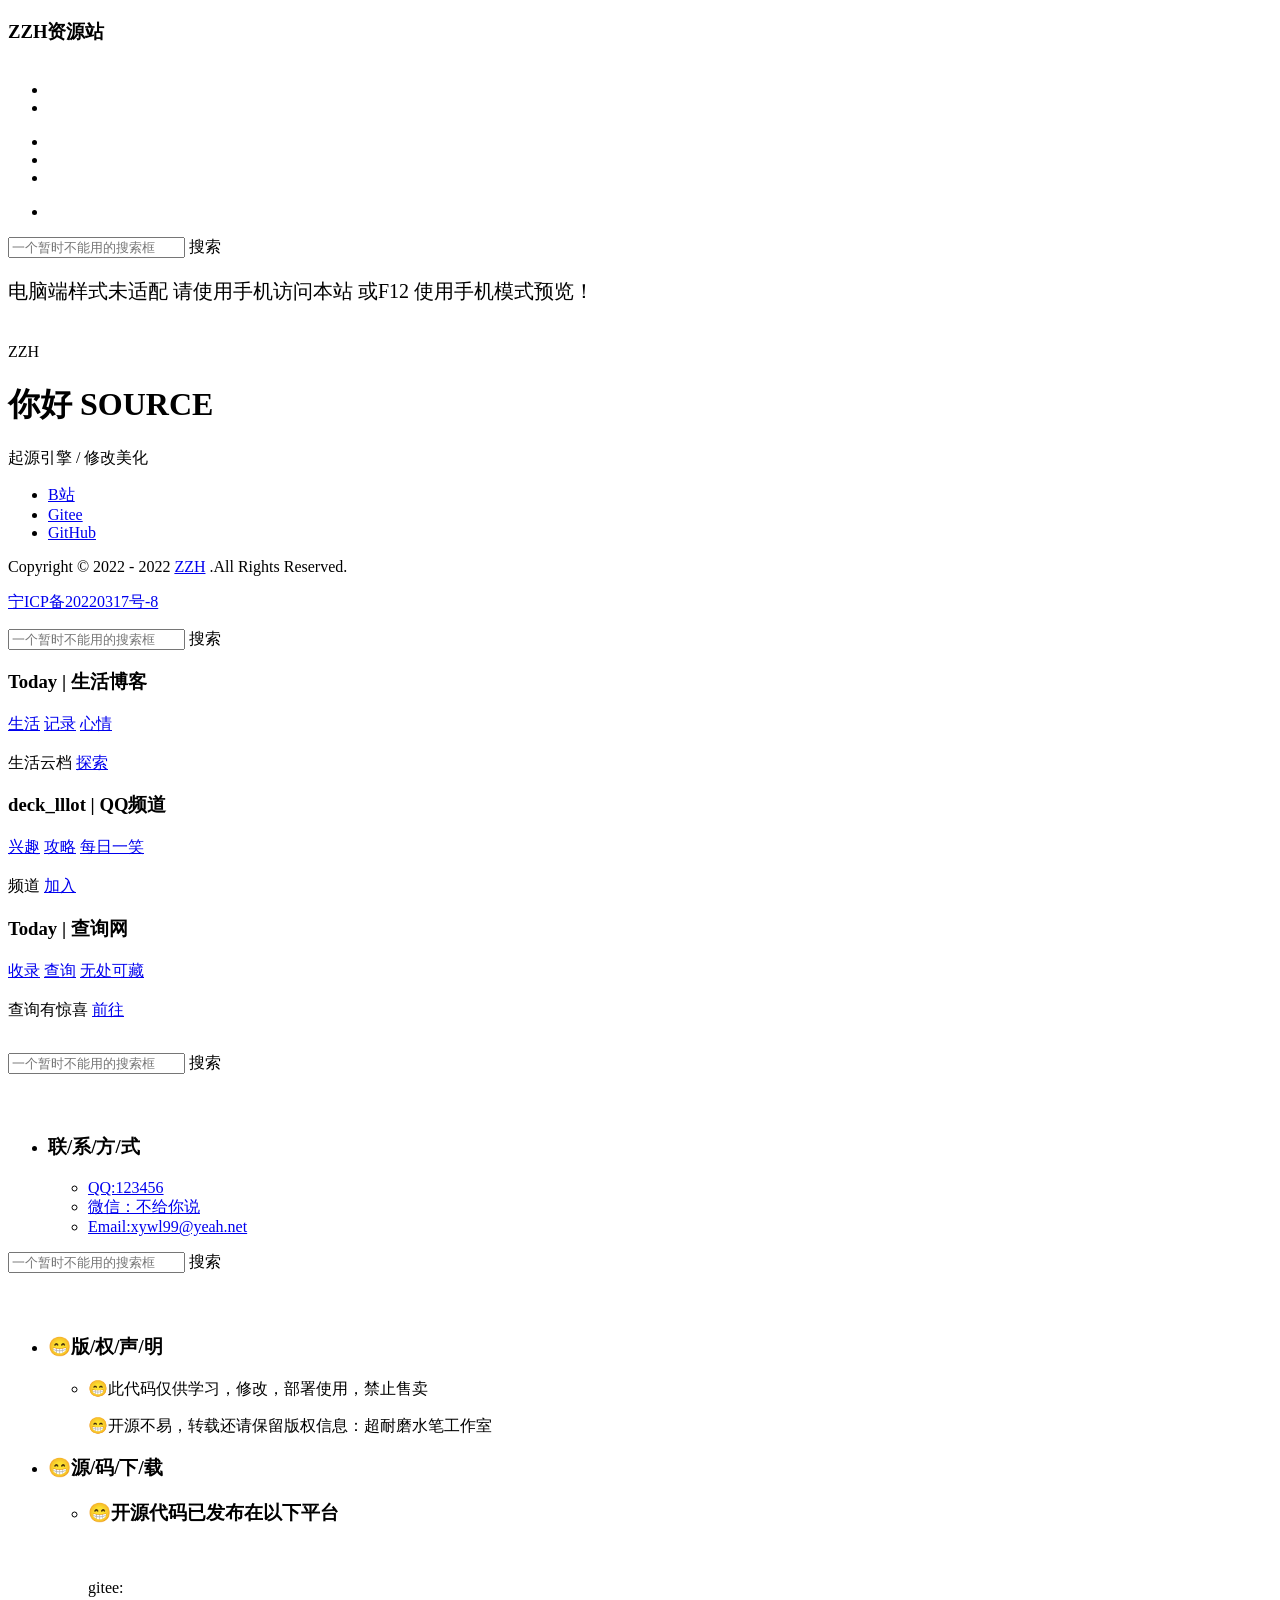
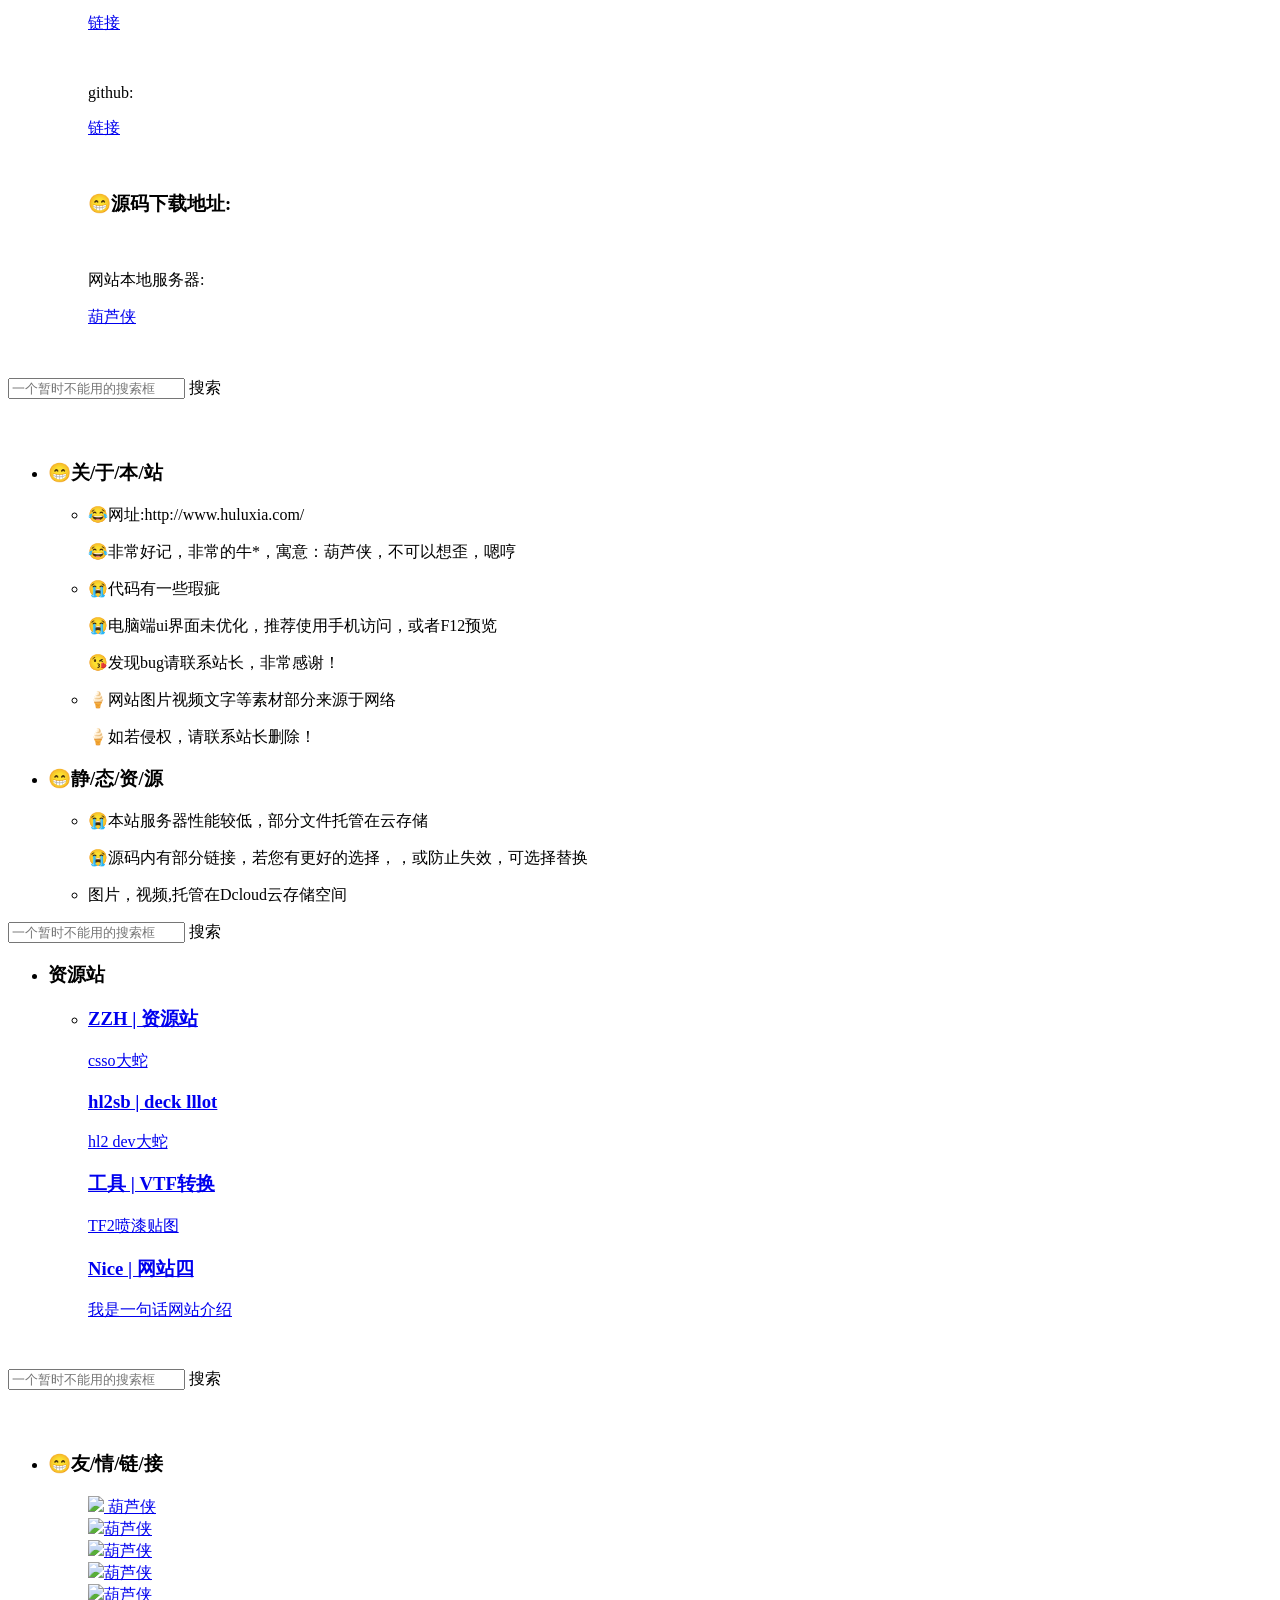
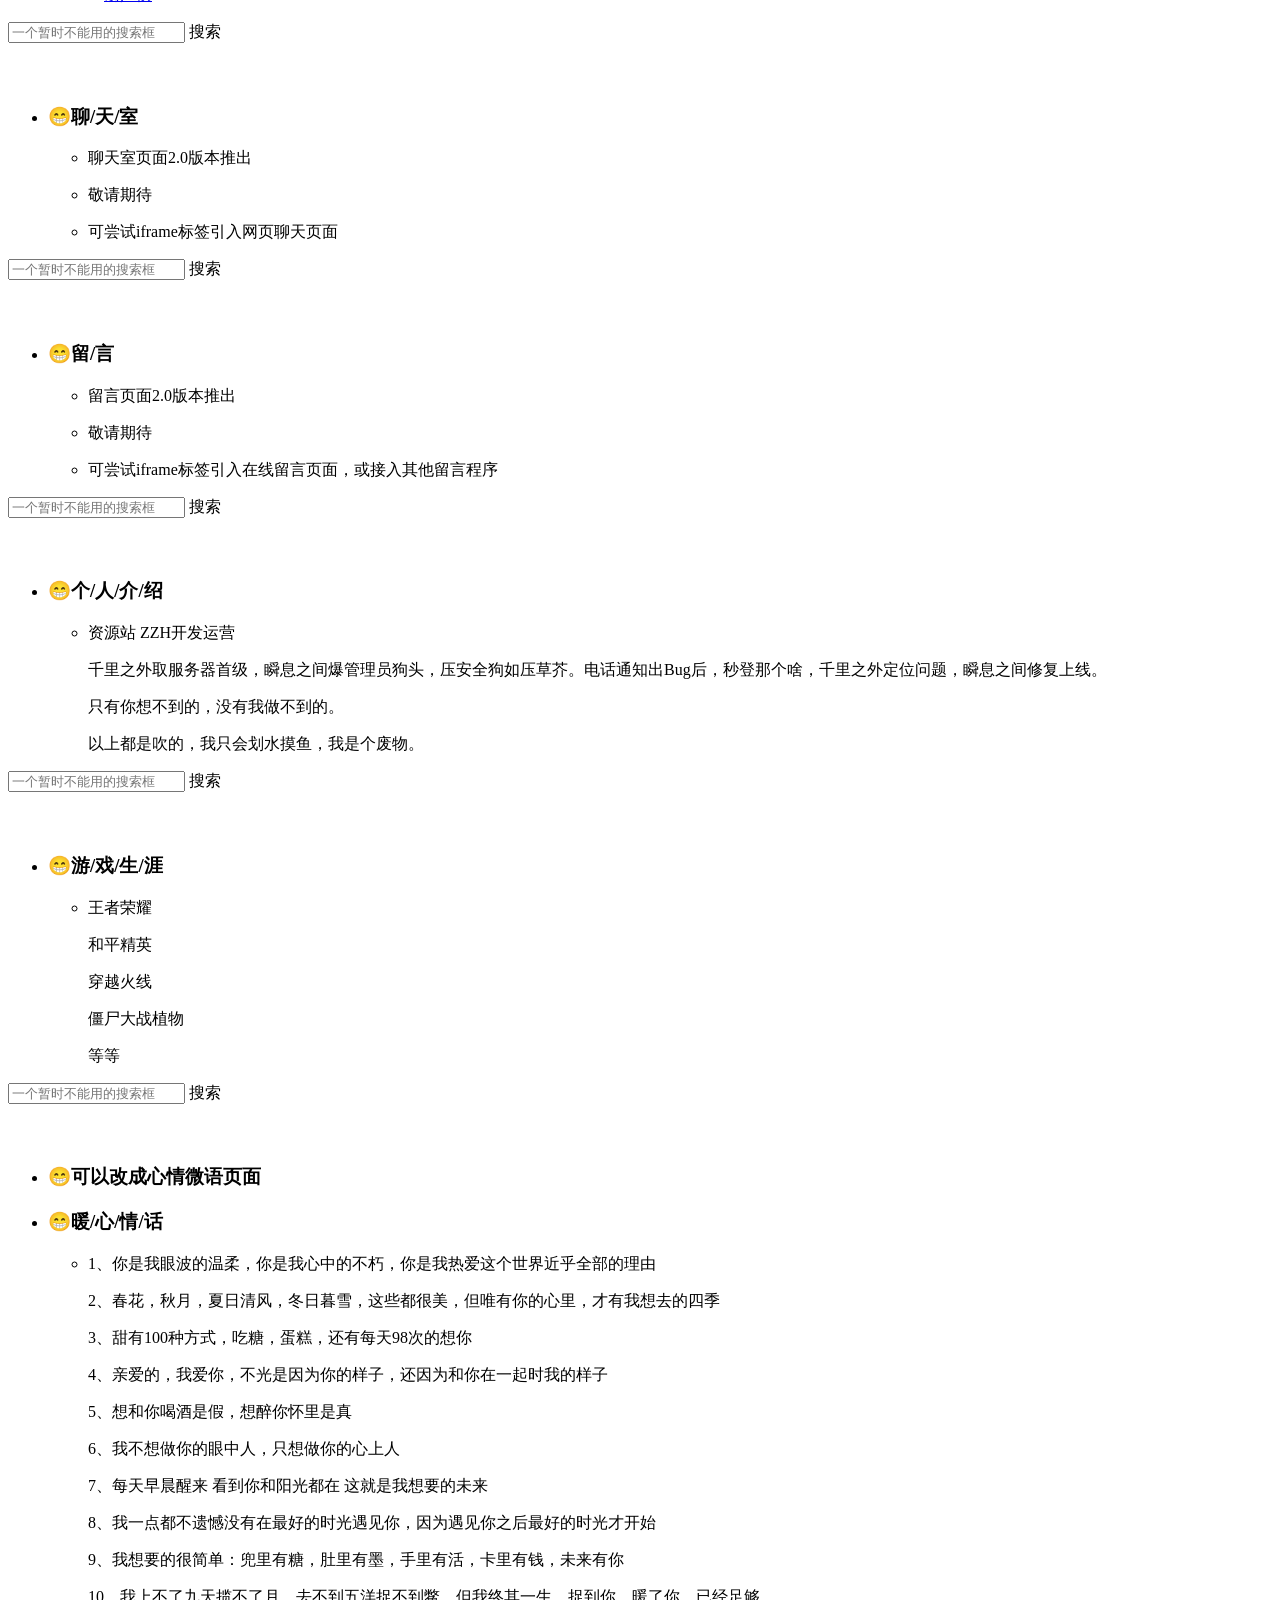
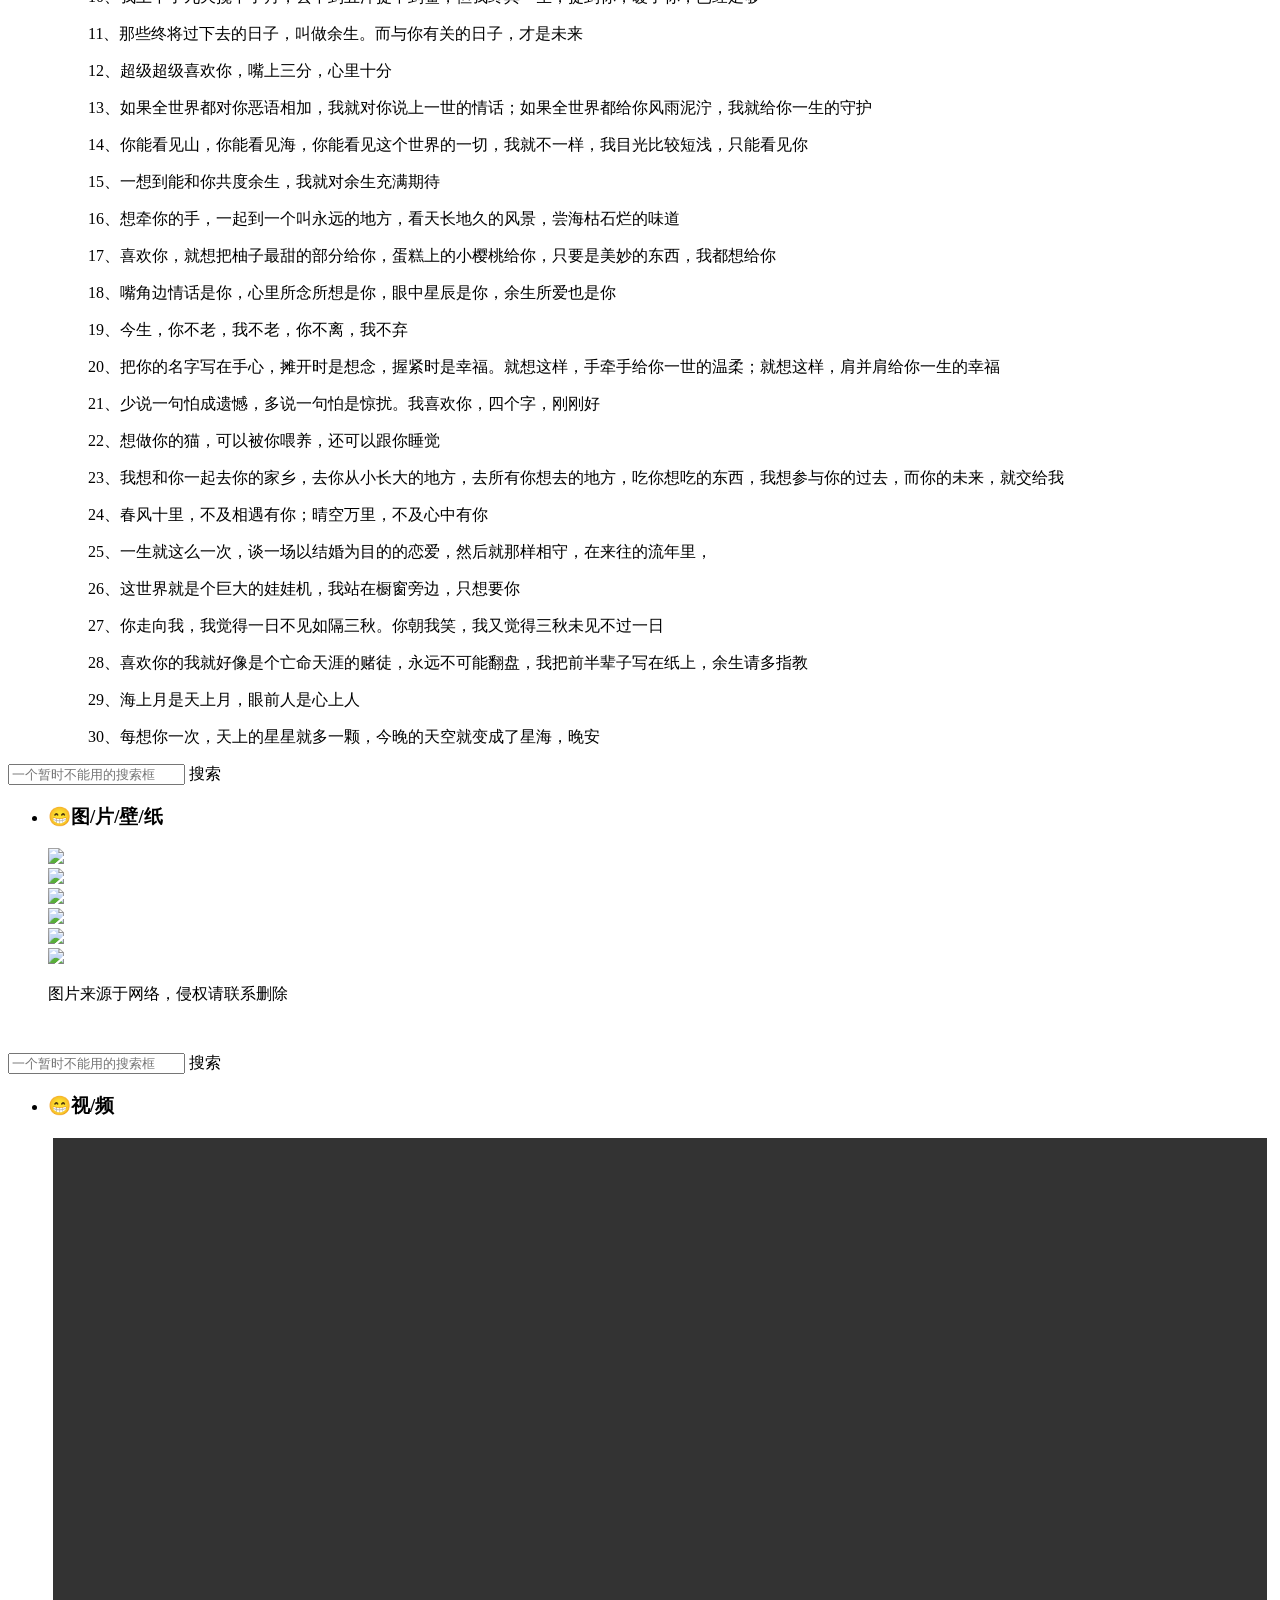
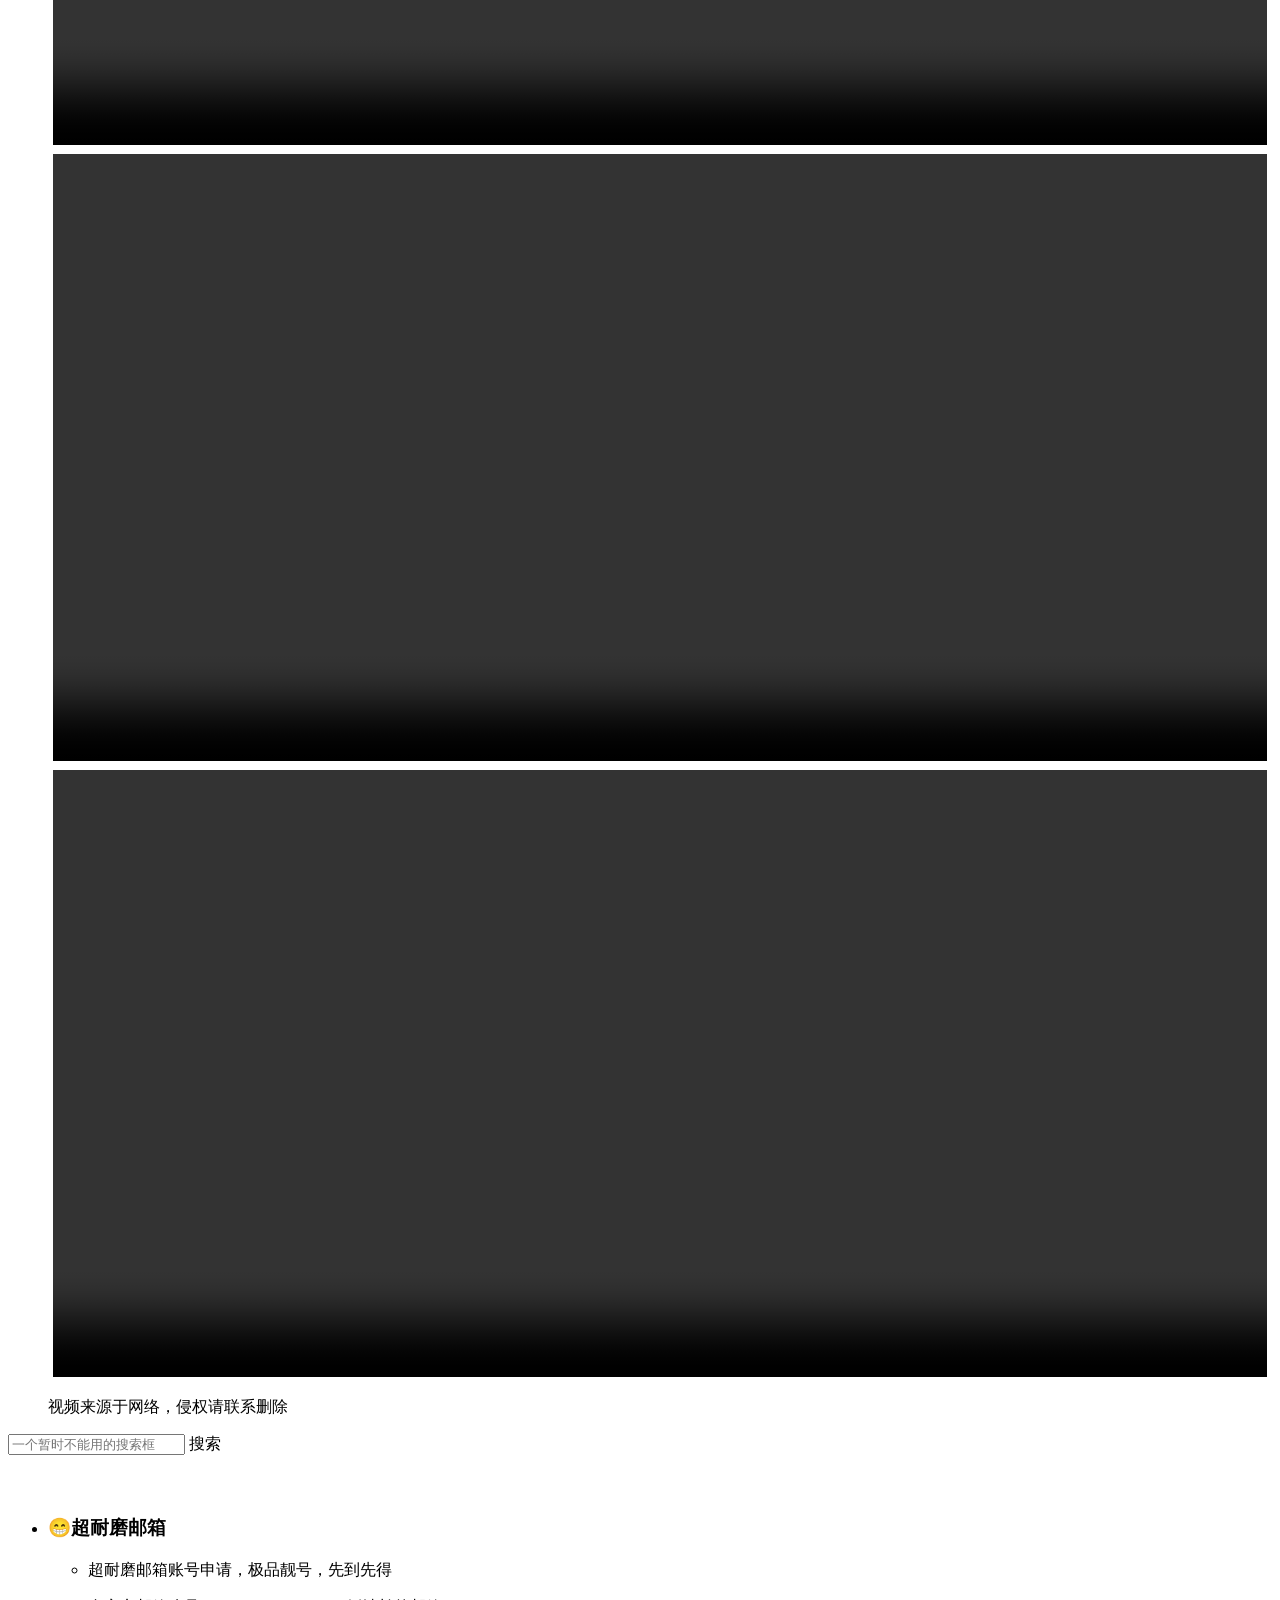
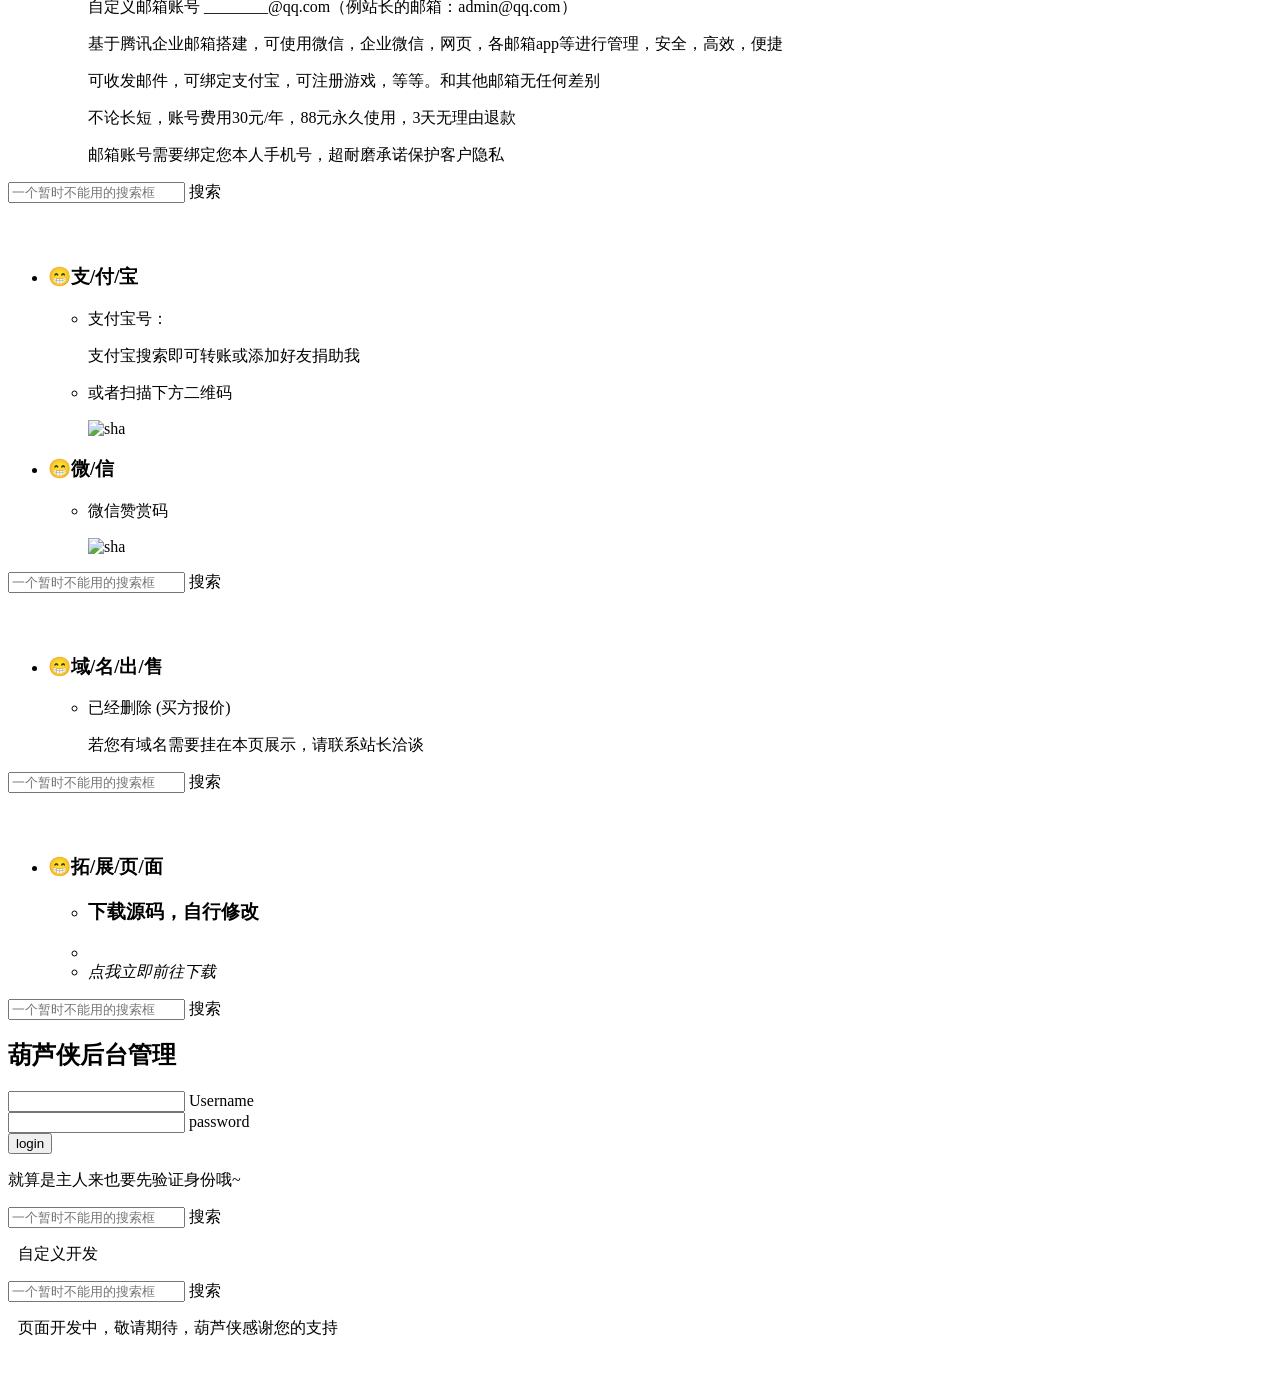
==== index.html @ 676e938e "index.html noe" ====
<!DOCTYPE html>
<!--
///////////////////////////////////////////////////////////////////
//                                                 //
//            开源不易，转载还请保留版权信息     //
//           版权所有： ZZH                      //
//                                                 //
//////////////////////////////////////////////////////////////////
-->
<html lang="en">
<head>
    <meta charset="UTF-8">
    <meta name="viewport" content="width=device-width, initial-scale=1.0 user-scalable=no">
    <meta name="format-detection" content="telephone=no,email=yes"/>
    <meta name="language" content="zh-CN">
    <meta name="title" content="ZZH">
    <meta name="author" content="CNMSB">
    <meta name="description" content="ZZH 也许是一个很好的站点！">
    <meta name="keywords" content="ZZH">
    <meta name="robots" content="All">
    <title>ZZH</title>
    <link rel="shortcut icon" href="./img/favicon.ico" type="image/x-icon" /> <!--网站ico图标-->
    <link rel="stylesheet" href="css/reset.css">
    <link rel="stylesheet" href="css/style.css">
    <link rel="stylesheet" href="./iconfont/iconfont.css"> <!--iconfont阿里图标库-->
</head>
<body>
<!--主框架-->
<div class="container">
    <!--左侧栏-->
    <div class="left">
        <div class="left-title">
            <h3>ZZH资源站</h3>
        </div>
        <ul class="cnmsb-rolling">
            <div class="avatar">
                <img src="http://q2.qlogo.cn/headimg_dl?dst_uin=2376780283&spec=5" alt="">
            </div>
            <li onclick="CNMSBshowDetails(this,0)"><i class="iconfont icon-home"><em></em></i></li> <!--首页-->
            <li onclick="CNMSBshowDetails(this,1)"><i class="iconfont icon-sousuo search-color"></i></li>    <!--搜索-->
<!--           <li onclick="CNMSBshowDetails(this,2)"><i class="iconfont icon-lianxiren"></i></li>     <!--联系方式-->
            <p class="h"></p><!--我是分割线-->
            <li onclick="CNMSBshowDetails(this,3)"><i class="iconfont icon-kaifa"><em></em></i></li>
            <!--本站源码-->
            <li onclick="CNMSBshowDetails(this,4)"><i class="iconfont icon-wangzhan"></i></li><!--网站介绍-->
            <li onclick="CNMSBshowDetails(this,5)"><i class="iconfont icon-other"></i></li><!--旗下站点-->
<!--            <li onclick="CNMSBshowDetails(this,6)"><i class="iconfont icon-link"></i></li>   <!--友情链接-->
<!--            <li onclick="CNMSBshowDetails(this,7)"><i class="iconfont icon-Chat"></i></li>   <!--聊天室-->
<!--           <li onclick="CNMSBshowDetails(this,8)"><i class="iconfont icon-liuyan"></i></li>   <!--留言-->
            <p class="h"></p><!--我是分割线-->
            <li onclick="CNMSBshowDetails(this,9)" class="li-bg3"><i class="iconfont icon-kaixin-yuan"><em></em></i>
            </li><!--个人介绍-->
<!--            <li onclick="CNMSBshowDetails(this,10)" class="li-bg4"><i class="iconfont icon-game"></i></li>   <!--游戏生涯-->
<!--            <li onclick="CNMSBshowDetails(this,11)" class="li-bg2"><i class="iconfont icon-aixin--xian"></i></li>
            <!--文案馆-->
<!--            <li onclick="CNMSBshowDetails(this,12)"><i class="iconfont icon-pic"></i></li> <!--图片-->
<!--            <li onclick="CNMSBshowDetails(this,13)"><i class="iconfont icon-shipin"></i></li> <!--视频-->
            <!--<li onclick="CNMSBshowDetails(this,14)"><i class="iconfont icon-meishi"></i></li> &lt;!&ndash;美食&ndash;&gt;-->
<!--            <li onclick="CNMSBshowDetails(this,14)" class="li-bg"><i class="iconfont icon-email"></i></li>  <!--邮箱-->
<!--            <li onclick="CNMSBshowDetails(this,15)"><i class="iconfont icon-dashang2"></i></li>   <!--打赏-->
<!--            <li onclick="CNMSBshowDetails(this,16)" class="li-bg5"><i class="iconfont icon-chushoujiage"></i></li>
            <!--域名等等售卖-->
            <p class="h"></p><!--我是分割线-->
<!--            <li onclick="CNMSBshowDetails(this,17)"><i class="iconfont icon-gengduo"><em></em></i></li>   <!--更多-->
<!--            <li onclick="CNMSBshowDetails(this,18)"><i class="iconfont icon-admin"></i></li>   <!--加号-->
<!--            <li onclick="CNMSBshowDetails(this,19)"><i class="iconfont icon-jia"></i></li>   <!--加号-->
<!--            <li onclick="CNMSBshowDetails(this,20)"><i class="iconfont icon-jia"></i></li>   <!--加号-->
        </ul>
        <i class="iconfont icon-arrow-down"></i>  <!--向下滑动提示箭头-->
    </div>
    <!--右侧栏-->
    <div class="right">
        <!--首页-->
        <div class="items-box">
            <div class="search-box">
                <input type="text" placeholder="一个暂时不能用的搜索框">
                <i class="iconfont icon-sousuo search-color postion-serarch"></i>
                <span class="search-btn">搜索</span>
            </div>
            <!--屏幕宽度大于高度时显示-->
            <div id="cnmsb">
                <p style="font-size: 20px">电脑端样式未适配 请使用手机访问本站 或F12 使用手机模式预览！</p>
            </div>
            <div class="cnmsb-main">
                <!-- 首页大盒子 -->
                <div class="cnmsb-box">
                    <div class="cnmsb-info">
                        <!--头像 -->
                        <div class="cnmsb-head">
                            <img class="cnmsb-picture" src="http://q2.qlogo.cn/headimg_dl?dst_uin=2376780283&spec=5" alt="">
                            <!-- 个性签名 -->
                            <div class="cnmsb-sign">
                                <span>ZZH</span>
                            </div>
                        </div>
                        <!-- 欢迎语 -->
                        <div class="cnmsb-name">
                            <h1>你好 SOURCE</h1>
                            <!-- 分割线 -->
                            <div class="hr2"></div>
                        </div>
                        <!-- 我的标签 -->
                        <div class="cnmsb-label">
                            起源引擎 / 修改美化
                        </div>
                    </div>
                    <!-- 首页社交平台 -->
                    <div class="cnmsb-link">
                        <ul>
                            <li>
                                <a href="https://m.bilibili.com/space/3493284326410960" target="_blank"
                                   rel="noopener noreferrer">
                                    <i class="iconfont icon-bilibili"></i>
                                    <span>B站</span>
                                </a>
                            </li>
                            <li>
                                <a href="https://gitee.com/" target="_blank" rel="noopener noreferrer">
                                    <i class="iconfont icon-gitee"></i>
                                    <span>Gitee</span>
                                </a>
                            </li>
                            <li>
                                <a href="https://github.com" target="_blank" rel="noopener noreferrer">
                                    <i class="iconfont icon-github"></i>
                                    <span>GitHub</span>
                                </a>
                            </li>
                        </ul>
                    </div>
                </div>

                <div class="cnmsb-footer">
                    <p>Copyright © 2022 - 2022 <a href="http://www.huluxia.com/" target="_blank"
                                                  rel="noopener noreferrer">ZZH</a> .All Rights Reserved.</p>
                    <p><a href="https://beian.miit.gov.cn" target="_blank"
                          rel="noopener noreferrer">宁ICP备20220317号-8</a></p>
                </div>
            </div>
        </div>
        <!--第二页 搜索-->
        <div class="items-box cnmsb">
            <div class="search-box">
                <input type="text" placeholder="一个暂时不能用的搜索框">
                <i class="iconfont icon-sousuo search-color postion-serarch"></i>
                <span class="search-btn">搜索</span>
            </div>
            <div class="items">
                <div class="top" style=" background-image: url('./img/bg.webp');">
                    <h3>Today | 生活博客</h3>
                </div>
                <div class="footer f-bg">
                    <div class="f-top">
                        <a class="a-active" href="#">生活</a>
                        <a href="#">记录</a>
                        <a href="#">心情</a>
                    </div>
                    <div class="f-footer">
                        <div class="avatar-c">
                            <img src="./img/tx.webp" alt="">
                        </div>
                        <span>生活云档</span>
                        <a href="https://pd.qq.com/s/g775n9zws" target="_blank" rel="noopener noreferrer">探索</a>
                    </div>
                </div>
            </div>
            <div class="items">
                <div class="top" style=" background-image: url('https://groupprohead.gtimg.cn/647800373992990039/140?t=1701147982339');">
                    <h3>deck_lllot | QQ频道</h3>
                </div>
                <div class="footer f-bg2">
                    <div class="f-top">
                        <a class="a-active" href="#">兴趣</a>
                        <a href="#">攻略</a>
                        <a href="#">每日一笑</a>
                    </div>
                    <div class="f-footer">
                        <div class="avatar-c">
                            <img src="https://groupprohead.gtimg.cn/647800373992990039/140?t=1701147982339" alt="">
                        </div>
                        <span>频道</span>
                        <a href="https://pd.qq.com/s/g775n9zws" target="_blank" rel="noopener noreferrer">加入</a>
                    </div>
                </div>
            </div>
            <div class="items">
                <div class="top" style=" background-image: url('./img/bg.webp');">
                    <h3>Today | 查询网</h3>
                </div>
                <div class="footer f-bg3">
                    <div class="f-top">
                        <a class="a-active" href="#">收录</a>
                        <a href="#">查询</a>
                        <a href="#">无处可藏</a>
                    </div>
                    <div class="f-footer">
                        <div class="avatar-c">
                            <img src="./img/tx.webp" alt="">
                        </div>
                        <span>查询有惊喜</span>
                        <a href="http://www.huluxia.com/" target="_blank" rel="noopener noreferrer">前往</a>
                    </div>
                </div>
            </div>
            <div style="height:2rem;"></div>
        </div>
        <!--第三页 联系方式-->
        <div class="items-box cnmsb">
            <div class="search-box">
                <input type="text" placeholder="一个暂时不能用的搜索框">
                <i class="iconfont icon-sousuo search-color postion-serarch"></i>
                <span class="search-btn">搜索</span>
            </div>
            <div class="items-banner">
                <div class="top" style=" background-image: url('./img/bg.webp');">
                    <p style="font-size: 18px;color:#ffffff;">联系方式</p>
                </div>
            </div>
            <ul class="list-box">
                <li>
                    <div class="top-header">
                        <span>
                            <h3>联/系/方/式</h3></span>
                    </div>
                    <div class="cnmsb-link">
                        <ul>
                            <li>
                                <a href="https://wpa.qq.com/msgrd?v=3&uin=123456&site=Vatione&menu=yes" target="_blank" rel="noopener noreferrer">
                                    <i class="iconfont icon-sign_qq"></i>
                                    <span>QQ:123456</span><br>
                                </a>
                            </li>
                            <li>
                                <a href="微信链接" target="_blank" rel="noopener noreferrer">
                                    <i class="iconfont icon-weixin"></i>
                                    <span>微信：不给你说</span><br>
                                </a>
                            </li>
                            <li>
                                <a href="mailto:xywl99@yeah.net">
                                    <i class="iconfont icon-email"></i>
                                    <span>Email:xywl99@yeah.net</span><br>
                                </a>
                            </li>
                        </ul>
                    </div>
                </li>
            </ul>
        </div>
        <!--第四页 本站源码-->
        <div class="items-box cnmsb">
            <div class="search-box">
                <input type="text" placeholder="一个暂时不能用的搜索框">
                <i class="iconfont icon-sousuo search-color postion-serarch"></i>
                <span class="search-btn">搜索</span>
            </div>
            <div class="items-banner">
                <div class="top" style=" background-image: url('./img/bg.webp');">
                    <p style="font-size: 18px;color:#ffffff;">本站源码</p>
                </div>
            </div>
            <ul class="list-box">
                <li>
                    <div class="top-header">
                        <span><h3>😁版/权/声/明</h3></span>
                    </div>
                    <ul class="list-item">
                        <li>
                            <p>😁此代码仅供学习，修改，部署使用，禁止售卖</p>
                            <p>😁开源不易，转载还请保留版权信息：超耐磨水笔工作室</p>
                        </li>
                    </ul>
                </li>
                <li>
                    <div class="top-header">
                        <span><h3>😁源/码/下/载</h3></span>
                    </div>
                    <ul class="list-item">
                        <li>
                            <div class="share">
                                <h3>😁开源代码已发布在以下平台</h3><br>
                                <p>gitee:</p>
                                <p><a href="https://gitee.com/" target="_blank" rel="noopener noreferrer">链接</a>
                                </p><br>
                                <p>github:</p>
                                <p><a href="链接" target="_blank" rel="noopener noreferrer">链接</a>
                                </p><br>
                                <h3>😁源码下载地址:</h3><br>
                                <p>网站本地服务器:</p>
                                <p><a href="http://www.huluxia.com" target="_blank"
                                            rel="noopener noreferrer">葫芦侠</a>
                                </p><br>
                            </div>
                        </li>
                    </ul>
                </li>
            </ul>
        </div>
        <!--第五页 关于本站-->
        <div class="items-box cnmsb">
            <div class="search-box">
                <input type="text" placeholder="一个暂时不能用的搜索框">
                <i class="iconfont icon-sousuo search-color postion-serarch"></i>
                <span class="search-btn">搜索</span>
            </div>
            <div class="items-banner">
                <div class="top" style=" background-image: url('./img/bg.webp');">
                    <p style="font-size: 18px;color:#ffffff;">关于本站</p>
                </div>
            </div>
            <ul class="list-box">
                <li>
                    <div class="top-header">
                        <span>
                            <h3>😁关/于/本/站</h3></span>
                    </div>
                    <ul class="list-item">
                        <li>
                            <p>😂网址:http://www.huluxia.com/</p>
                            <p>😂非常好记，非常的牛*，寓意：葫芦侠，不可以想歪，嗯哼</p>
                        </li>
                        <li>
                            <p>😭代码有一些瑕疵</p>
                            <p>😭电脑端ui界面未优化，推荐使用手机访问，或者F12预览</p>
                            <p>😘发现bug请联系站长，非常感谢！</p>
                        </li>
                        <li>
                            <p>🍦网站图片视频文字等素材部分来源于网络</p>
                            <p>🍦如若侵权，请联系站长删除！</p>
                        </li>
                    </ul>
                </li>
                <li>
                    <div class="top-header">
                        <span>
                            <h3>😁静/态/资/源</h3></span>
                    </div>
                    <ul class="list-item">
                        <li>
                            <p>😭本站服务器性能较低，部分文件托管在云存储</p>
                            <p>😭源码内有部分链接，若您有更好的选择，，或防止失效，可选择替换</p>
                        </li>
                        <li>
                            <p>图片，视频,托管在Dcloud云存储空间</p>
                        </li>
                    </ul>
                </li>
            </ul>
        </div>
        <!--第六页 旗下站点-->
        <div class="items-box cnmsb">
            <div class="search-box">
                <input type="text" placeholder="一个暂时不能用的搜索框">
                <i class="iconfont icon-sousuo search-color postion-serarch"></i>
                <span class="search-btn">搜索</span>
            </div>
            <div class="items-banner">
                <div class="top" style=" background-image: url('./img/sdk.png');">
                    <p style="font-size: 18px;color:#ffffff;"></p>
                </div>
            </div>
            <ul class="list-box">
                <li>
                    <div class="top-header">
                        <span>
                            <h3>资源站</h3></span>
                    </div>
                    <ul class="list-item">
                        <li>
                            <div class="items2">
                                <a href="zzh/index.html" target="_blank" rel="noopener noreferrer">
                                    <div class="top" style=" background-image: url('./img/3.jpg');">
                                        <h3>ZZH | 资源站</h3>
                                    </div>
                                    <div class="footer2 f2-bg">
                                        <div class="f-footer2">
                                            <span>csso大蛇</span>
                                        </div>
                                    </div>
                                </a>
                            </div>
                            <div class="items2">
                                <a href="deck/index.html" target="_blank" rel="noopener noreferrer">
                                    <div class="top" style=" background-image: url('./img/6.jpg');">
                                        <h3>hl2sb | deck lllot</h3>
                                    </div>
                                    <div class="footer2 f2-bg">
                                        <div class="f-footer2">
                                            <span>hl2 dev大蛇</span>
                                        </div>
                                    </div>
                                </a>
                            </div>
                            <div class="items2">
                                <a href="https://rafradek.github.io/Mishcatt/" target="_blank" rel="noopener noreferrer">
                                    <div class="top" style=" background-image: url('./img/vtf.jpg');">
                                        <h3>工具 | VTF转换</h3>
                                    </div>
                                    <div class="footer2 f2-bg">
                                        <div class="f-footer2">
                                            <span>TF2喷漆贴图</span>
                                        </div>
                                    </div>
                                </a>
                            </div>
                            <div class="items2">
                                <a href="http://www.huluxia.com/" target="_blank" rel="noopener noreferrer">
                                    <div class="top" style=" background-image: url('./img/bg.webp');">
                                        <h3>Nice | 网站四</h3>
                                    </div>
                                    <div class="footer2 f2-bg">
                                        <div class="f-footer2">
                                            <span>我是一句话网站介绍</span>
                                        </div>
                                    </div>
                                </a>
                            </div>
                        </li>
                    </ul>
                </li>
            </ul>
            <div style="height:2rem;"></div>
        </div>
        <!--第七页 友情链接-->
        <div class="items-box cnmsb">
            <div class="search-box">
                <input type="text" placeholder="一个暂时不能用的搜索框">
                <i class="iconfont icon-sousuo search-color postion-serarch"></i>
                <span class="search-btn">搜索</span>
            </div>
            <div class="items-banner">
                <div class="top" style=" background-image: url('./img/bg.webp');">
                    <p style="font-size: 18px;color:#ffffff;">友情链接</p>
                </div>
            </div>
            <ul class="list-box">
                <li>
                    <div class="top-header">
                        <span><h3>😁友/情/链/接</h3></span>
                    </div>
                    <ul class="list-item">

                        <div class="cnmsb-link-box">
                            <a href="http://www.huluxia.com/" target="_blank" rel="noopener noreferrer">
                                <div class="cnmsb-link-item"><img class="cnmsb-link-avatar" src="img/tx.webp">
                                    <span class="cnmsb-link-name">葫芦侠</span>
                                </div>
                            </a>
                            <a href="http://www.huluxia.com/" target="_blank" rel="noopener noreferrer">
                                <div class="cnmsb-link-item"><img class="cnmsb-link-avatar" src="img/tx.webp"><span
                                        class="cnmsb-link-name">葫芦侠</span>
                                </div>
                            </a>
                            <a href="http://www.huluxia.com/" target="_blank" rel="noopener noreferrer">
                                <div class="cnmsb-link-item"><img class="cnmsb-link-avatar" src="img/tx.webp"><span
                                        class="cnmsb-link-name">葫芦侠</span>
                                </div>
                            </a>
                            <a href="http://www.huluxia.com/" target="_blank" rel="noopener noreferrer">
                                <div class="cnmsb-link-item"><img class="cnmsb-link-avatar" src="img/tx.webp"><span
                                        class="cnmsb-link-name">葫芦侠</span>
                                </div>
                            </a>
                            <a href="http://www.huluxia.com/" target="_blank" rel="noopener noreferrer">
                                <div class="cnmsb-link-item"><img class="cnmsb-link-avatar" src="img/tx.webp"><span
                                        class="cnmsb-link-name">葫芦侠</span>
                                </div>
                            </a>
                        </div>
                    </ul>
                </li>
            </ul>
        </div>
        <!--第八页 聊天室-->
        <div class="items-box cnmsb">
            <div class="search-box">
                <input type="text" placeholder="一个暂时不能用的搜索框">
                <i class="iconfont icon-sousuo search-color postion-serarch"></i>
                <span class="search-btn">搜索</span>
            </div>
            <div class="items-banner">
                <div class="top" style=" background-image: url('./img/bg.webp');">
                    <p style="font-size: 18px;color:#ffffff;">聊天室</p>
                </div>
            </div>
            <ul class="list-box">
                <li>
                    <div class="top-header">
                        <span>
                            <h3>😁聊/天/室</h3></span>
                    </div>
                    <ul class="list-item">
                        <li>
                            <p>聊天室页面2.0版本推出</p>
                        </li>
                        <li>
                            <p>敬请期待</p>
                        </li>
                        <li>
                            <p>可尝试iframe标签引入网页聊天页面</p>
                        </li>
                    </ul>
                </li>
                <!--iframe标签嵌入网页-->
                <!--<iframe src="http://www.huluxia.com/" frameborder="0"  height="600px"></iframe>-->
            </ul>
        </div>
        <!--第九页 留言-->
        <div class="items-box cnmsb">
            <div class="search-box">
                <input type="text" placeholder="一个暂时不能用的搜索框">
                <i class="iconfont icon-sousuo search-color postion-serarch"></i>
                <span class="search-btn">搜索</span>
            </div>
            <div class="items-banner">
                <div class="top" style="background-image: url('./img/bg.webp');">
                    <p style="font-size: 18px;color:#ffffff;">留言</p>
                </div>
            </div>
            <ul class="list-box">
                <li>
                    <div class="top-header">
                        <span>
                            <h3>😁留/言</h3></span>
                    </div>
                    <ul class="list-item">
                        <li>
                            <p>留言页面2.0版本推出</p>
                        </li>
                        <li>
                            <p>敬请期待</p>
                        </li>
                        <li>
                            <p>可尝试iframe标签引入在线留言页面，或接入其他留言程序</p>
                        </li>
                    </ul>
                </li>
            </ul>
        </div>
        <!--第十页 个人介绍-->
        <div class="items-box cnmsb">
            <div class="search-box">
                <input type="text" placeholder="一个暂时不能用的搜索框">
                <i class="iconfont icon-sousuo search-color postion-serarch"></i>
                <span class="search-btn">搜索</span>
            </div>
            <div class="items-banner">
                <div class="top" style=" background-image: url('./img/bg.webp');">
                    <p style="font-size: 18px;color:#ffffff;">个人介绍</p>
                </div>
            </div>
            <ul class="list-box">
                <li>
                    <div class="top-header">
                        <span>
                            <h3>😁个/人/介/绍</h3></span>
                    </div>
                    <ul class="list-item">
                        <li>
                            <p>
                             
                            </p>
                            <p>
                                
                            </p>
                            <p>
                               资源站 ZZH开发运营
                            </p>
                            <p>
                         
                           </p>
                            <p>
                                千里之外取服务器首级，瞬息之间爆管理员狗头，压安全狗如压草芥。电话通知出Bug后，秒登那个啥，千里之外定位问题，瞬息之间修复上线。
                            </p>
                            <p>
                                只有你想不到的，没有我做不到的。         </p>
                            <p>
                                以上都是吹的，我只会划水摸鱼，我是个废物。
                            </p>
                        </li>
                    </ul>
                </li>
            </ul>
        </div>
        <!--第十一页 游戏生涯-->
        <div class="items-box cnmsb">
            <div class="search-box">
                <input type="text" placeholder="一个暂时不能用的搜索框">
                <i class="iconfont icon-sousuo search-color postion-serarch"></i>
                <span class="search-btn">搜索</span>
            </div>
            <div class="items-banner">
                <div class="top" style=" background-image: url('./img/bg.webp');">
                    <p style="font-size: 18px;color:#ffffff;">游戏</p>
                </div>
            </div>
            <ul class="list-box">
                <li>
                    <div class="top-header">
                        <span>
                            <h3>😁游/戏/生/涯</h3></span>
                    </div>
                    <ul class="list-item">
                        <li>
                            <p>
                                王者荣耀
                            </p>
                            <p>
                                和平精英
                            </p>
                            <p>
                                穿越火线
                            </p>
                            <p>
                                僵尸大战植物
                            </p>
                            <p>
                                等等
                            </p>
                        </li>
                    </ul>
                </li>
            </ul>

        </div>
        <!--第十二页 文案馆-->
        <div class="items-box cnmsb">
            <div class="search-box">
                <input type="text" placeholder="一个暂时不能用的搜索框">
                <i class="iconfont icon-sousuo search-color postion-serarch"></i>
                <span class="search-btn">搜索</span>
            </div>
            <div class="items-banner">
                <div class="top" style=" background-image: url('./img/bg.webp');">
                    <p style="font-size: 18px;color:#ffffff;">句子</p>
                </div>
            </div>
            <ul class="list-box">
                <li>
                    <div class="top-header">
                        <span>
                            <h3>😁可以改成心情微语页面</h3></span>
                    </div>
                </li>
                <li>
                    <div class="top-header">
                        <span>
                            <h3>😁暖/心/情/话</h3></span>
                    </div>
                    <ul class="list-item">
                        <li>
                            <p>
                                1、你是我眼波的温柔，你是我心中的不朽，你是我热爱这个世界近乎全部的理由
                            </p>
                            <p>
                                2、春花，秋月，夏日清风，冬日暮雪，这些都很美，但唯有你的心里，才有我想去的四季
                            </p>
                            <p>
                                3、甜有100种方式，吃糖，蛋糕，还有每天98次的想你
                            </p>
                            <p>
                                4、亲爱的，我爱你，不光是因为你的样子，还因为和你在一起时我的样子
                            </p>
                            <p>
                                5、想和你喝酒是假，想醉你怀里是真
                            </p>
                            <p>
                                6、我不想做你的眼中人，只想做你的心上人
                            </p>
                            <p>
                                7、每天早晨醒来 看到你和阳光都在 这就是我想要的未来
                            </p>
                            <p>
                                8、我一点都不遗憾没有在最好的时光遇见你，因为遇见你之后最好的时光才开始
                            </p>
                            <p>
                                9、我想要的很简单：兜里有糖，肚里有墨，手里有活，卡里有钱，未来有你
                            </p>
                            <p>
                                10、我上不了九天揽不了月，去不到五洋捉不到鳖，但我终其一生，捉到你，暖了你，已经足够
                            </p>
                            <p>
                                11、那些终将过下去的日子，叫做余生。而与你有关的日子，才是未来
                            </p>
                            <p>
                                12、超级超级喜欢你，嘴上三分，心里十分
                            </p>
                            <p>
                                13、如果全世界都对你恶语相加，我就对你说上一世的情话；如果全世界都给你风雨泥泞，我就给你一生的守护
                            </p>
                            <p>
                                14、你能看见山，你能看见海，你能看见这个世界的一切，我就不一样，我目光比较短浅，只能看见你
                            </p>
                            <p>
                                15、一想到能和你共度余生，我就对余生充满期待
                            </p>
                            <p>
                                16、想牵你的手，一起到一个叫永远的地方，看天长地久的风景，尝海枯石烂的味道
                            </p>
                            <p>
                                17、喜欢你，就想把柚子最甜的部分给你，蛋糕上的小樱桃给你，只要是美妙的东西，我都想给你
                            </p>
                            <p>
                                18、嘴角边情话是你，心里所念所想是你，眼中星辰是你，余生所爱也是你
                            </p>
                            <p>
                                19、今生，你不老，我不老，你不离，我不弃
                            </p>
                            <p>
                                20、把你的名字写在手心，摊开时是想念，握紧时是幸福。就想这样，手牵手给你一世的温柔；就想这样，肩并肩给你一生的幸福
                            </p>
                            <p>
                                21、少说一句怕成遗憾，多说一句怕是惊扰。我喜欢你，四个字，刚刚好
                            </p>
                            <p>
                                22、想做你的猫，可以被你喂养，还可以跟你睡觉
                            </p>
                            <p>
                                23、我想和你一起去你的家乡，去你从小长大的地方，去所有你想去的地方，吃你想吃的东西，我想参与你的过去，而你的未来，就交给我
                            </p>
                            <p>
                                24、春风十里，不及相遇有你；晴空万里，不及心中有你
                            </p>
                            <p>
                                25、一生就这么一次，谈一场以结婚为目的的恋爱，然后就那样相守，在来往的流年里，
                            </p>
                            <p>
                                26、这世界就是个巨大的娃娃机，我站在橱窗旁边，只想要你
                            </p>
                            <p>
                                27、你走向我，我觉得一日不见如隔三秋。你朝我笑，我又觉得三秋未见不过一日
                            </p>
                            <p>
                                28、喜欢你的我就好像是个亡命天涯的赌徒，永远不可能翻盘，我把前半辈子写在纸上，余生请多指教
                            </p>
                            <p>
                                29、海上月是天上月，眼前人是心上人
                            </p>
                            <p>
                                30、每想你一次，天上的星星就多一颗，今晚的天空就变成了星海，晚安
                            </p>
                        </li>
                    </ul>
                </li>
            </ul>
        </div>
        <!--第十三页 图片-->
        <div class="items-box cnmsb">
            <div class="search-box">
                <input type="text" placeholder="一个暂时不能用的搜索框">
                <i class="iconfont icon-sousuo search-color postion-serarch"></i>
                <span class="search-btn">搜索</span>
            </div>
            <ul class="list-box">
                <li>
                    <div class="top-header">
                        <span>
                            <h3>😁图/片/壁/纸</h3></span>
                    </div>
                    <div class="pic">
                        <img src="https://qfytpapi.qfytd1.top/api.php?key=11cxil36C61215c66C4hnwrhbbwi0mBiBxkof7">
                    </div>
                    <div class="pic">
                        <img src="http://api.caonmtx.cn/api/dongman.php">
                    </div>
                    <div class="pic">
                        <img src="https://qfapi.qfytd1.top/qf-API/mntp.php">
                    </div>
                    <div class="pic">
                        <img src="https://qfytpapi.qfytd1.top/api.php?key=11cxil36C61215c66C4hnwrhbbwi0mBiBxkof7">
                    </div>
                    <div class="pic">
                        <img src="./img/bg.webp">
                    </div>
                    <div class="pic">
                        <img src="./img/bg.webp">
                    </div>
                    <p>图片来源于网络，侵权请联系删除</p>
                </li>
            </ul>
            <div style="height:2rem;"></div>
        </div>
        <!--第十四页 视频-->
        <div class="items-box cnmsb">
            <div class="search-box">
                <input type="text" placeholder="一个暂时不能用的搜索框">
                <i class="iconfont icon-sousuo search-color postion-serarch"></i>
                <span class="search-btn">搜索</span>
            </div>
            <ul class="list-box">
                <li>
                    <div class="top-header">
                        <span>
                            <h3>😁视/频</h3></span><!--视频链接云存储-->
                    </div>
                    <div style="margin: 5px">
                        <video src="http://api.cmvip.cn/API/sjmn.php"
                               controls="controls" style="width: 100%">
                        </video>
                    </div>
                    <div style="margin: 5px">
                        <video src="http://api.cmvip.cn/API/kyxl.php"
                               controls="controls" style="width: 100%">
                        </video>
                    </div>
                    <div style="margin: 5px">
                        <video src="http://api.cmvip.cn/API/cyxl.php"
                               controls="controls" style="width: 100%">
                        </video>
                    </div>
                    <p>视频来源于网络，侵权请联系删除</p>
                </li>
            </ul>
        </div>
        <!-- 美食-->
        <!--        <div class="items-box cnmsb">-->
        <!--            <div class="search-box">-->
        <!--                <input type="text" placeholder="一个暂时不能用的搜索框">-->
        <!--                <i class="iconfont icon-sousuo search-color postion-serarch"></i>-->
        <!--                <span class="search-btn">搜索</span>-->
        <!--            </div>-->
        <!--            <h2>记录站长喜欢的美食</h2>-->
        <!--        </div>-->
        <!--第十六页 邮箱-->
        <div class="items-box cnmsb">
            <div class="search-box">
                <input type="text" placeholder="一个暂时不能用的搜索框">
                <i class="iconfont icon-sousuo search-color postion-serarch"></i>
                <span class="search-btn">搜索</span>
            </div>
            <div class="items-banner">
                <div class="top" style=" background-image: url('./img/bg.webp');">
                    <p style="font-size: 18px;color:#ffffff;">超耐磨邮箱</p>
                </div>
            </div>
            <ul class="list-box">
                <li>
                    <div class="top-header">
                        <span>
                            <h3>😁超耐磨邮箱</h3></span>
                    </div>
                    <ul class="list-item">
                        <li>
                            <div>
                                <p>超耐磨邮箱账号申请，极品靓号，先到先得</p>

                                <p>自定义邮箱账号 ________@qq.com（例站长的邮箱：admin@qq.com）</p>

                                <p>基于腾讯企业邮箱搭建，可使用微信，企业微信，网页，各邮箱app等进行管理，安全，高效，便捷</p>

                                <p>可收发邮件，可绑定支付宝，可注册游戏，等等。和其他邮箱无任何差别</p>

                                <p>不论长短，账号费用30元/年，88元永久使用，3天无理由退款</p>

                                <p>邮箱账号需要绑定您本人手机号，超耐磨承诺保护客户隐私</p>
                            </div>
                        </li>
                    </ul>
                </li>
            </ul>
        </div>
        <!--第十七页 捐助打赏-->
        <div class="items-box cnmsb">
            <div class="search-box">
                <input type="text" placeholder="一个暂时不能用的搜索框">
                <i class="iconfont icon-sousuo search-color postion-serarch"></i>
                <span class="search-btn">搜索</span>
            </div>
            <div class="items-banner">
                <div class="top" style=" background-image: url('./img/bg.webp');">
                    <p style="font-size: 18px;color:#ffffff;">捐助打款 (已经删除)</p>
                </div>
            </div>
            <ul class="list-box">
                <li>
                    <div class="top-header">
                        <span>
                            <h3>😁支/付/宝</h3></span>
                    </div>
                    <ul class="list-item">
                        <li>
                            <p>支付宝号：</p>
                            <p>支付宝搜索即可转账或添加好友捐助我</p>
                        </li>
                        <li>
                            <p>或者扫描下方二维码</p>
                            <img src="./img/zfb.webp" alt="sha">

                        </li>
                    </ul>
                </li>
                <li>
                    <div class="top-header">
                        <span>
                            <h3>😁微/信</h3></span>
                    </div>
                    <ul class="list-item">
                        <li>
                            <p>微信赞赏码</p>
                            <img src="./img/wx.webp" alt="sha">

                        </li>
                    </ul>
                </li>
            </ul>
        </div>
        <!--第十八页 售卖-->
        <div class="items-box cnmsb">
            <div class="search-box">
                <input type="text" placeholder="一个暂时不能用的搜索框">
                <i class="iconfont icon-sousuo search-color postion-serarch"></i>
                <span class="search-btn">搜索</span>
            </div>
            <div class="items-banner">
                <div class="top" style=" background-image: url('./img/bg.webp');">
                    <p style="font-size: 18px;color:#ffffff;">域名出售</p>
                </div>
            </div>
            <ul class="list-box">
                <li>
                    <div class="top-header">
                        <span>
                            <h3>😁域/名/出/售</h3></span>
                    </div>
                    <ul class="list-item">
                        <li>
                            <p>已经删除 (买方报价)</p>
                            <p>若您有域名需要挂在本页展示，请联系站长洽谈</p>
                        </li>
                    </ul>
                </li>
            </ul>
        </div>
        <!--第十九页 更多-->
        <div class="items-box cnmsb">
            <div class="search-box">
                <input type="text" placeholder="一个暂时不能用的搜索框">
                <i class="iconfont icon-sousuo search-color postion-serarch"></i>
                <span class="search-btn">搜索</span>
            </div>
            <div class="items-banner">
                <div class="top" style=" background-image: url('./img/bg.webp');">
                    <p style="font-size: 18px;color:#ffffff;">拓展</p>
                </div>
            </div>
            <ul class="list-box">
                <li>
                    <div class="top-header">
                        <span>
                            <h3>😁拓/展/页/面</h3></span>
                    </div>
                    <ul class="list-item">
                        <li>
                            <h3>下载源码，自行修改</h3>
                        </li>
                        <li>
                        <li onclick="CNMSBshowDetails(this,3)" class="li-bg2"><i class="iconfont icon-kaifa"><em></em>点我立即前往下载</i>
                            <!--本站源码--></h3>
                        </li>
                    </ul>
                </li>
            </ul>
        </div>
        <!--第十九页 后台管理-->
        <div class="items-box cnmsb">
            <div class="search-box">
                <input type="text" placeholder="一个暂时不能用的搜索框">
                <i class="iconfont icon-sousuo search-color postion-serarch"></i>
                <span class="search-btn">搜索</span>
            </div>
            <div class="cnmsb-login">
                <h2>葫芦侠后台管理</h2>
                <form action="admin/index.html" method="post">
                    <div class="inputBox">
                        <input type="text" name="" required="" minlength="6" maxlength="16">
                        <label>Username</label>
                    </div>
                    <div class="inputBox">
                        <input type="password" name="" required="" minlength="6" maxlength="16">
                        <label>password</label>
                    </div>
                    <input type="submit" name="" value="login">
                </form>
                <p>就算是主人来也要先验证身份哦~</p>
            </div>
        </div>

        <!--第二十页 加号-->
        <div class="items-box cnmsb">
            <div class="search-box">
                <input type="text" placeholder="一个暂时不能用的搜索框">
                <i class="iconfont icon-sousuo search-color postion-serarch"></i>
                <span class="search-btn">搜索</span>
            </div>
            <div style="margin: 10px">
                <p>自定义开发</p>
            </div>
        </div>
        <!--第二十一页 加号-->
        <div class="items-box cnmsb">
            <div class="search-box">
                <input type="text" placeholder="一个暂时不能用的搜索框">
                <i class="iconfont icon-sousuo search-color postion-serarch"></i>
                <span class="search-btn">搜索</span>
            </div>
            <div style="margin: 10px">
                <p>页面开发中，敬请期待，葫芦侠感谢您的支持</p>
            </div>
        </div>
    </div>
    <div style="height:2rem;"></div>
</div>
<script src="js/jquery-3.5.1.min.js"></script><!--本地引入jquery-3.5.1.min.js-->
<script src="js/cnmsb.js"></script><!--本地引入cnmsb.js-->
<div style="display: none">
    <!--这里放统计代码-->
</div>
</body>
</html>
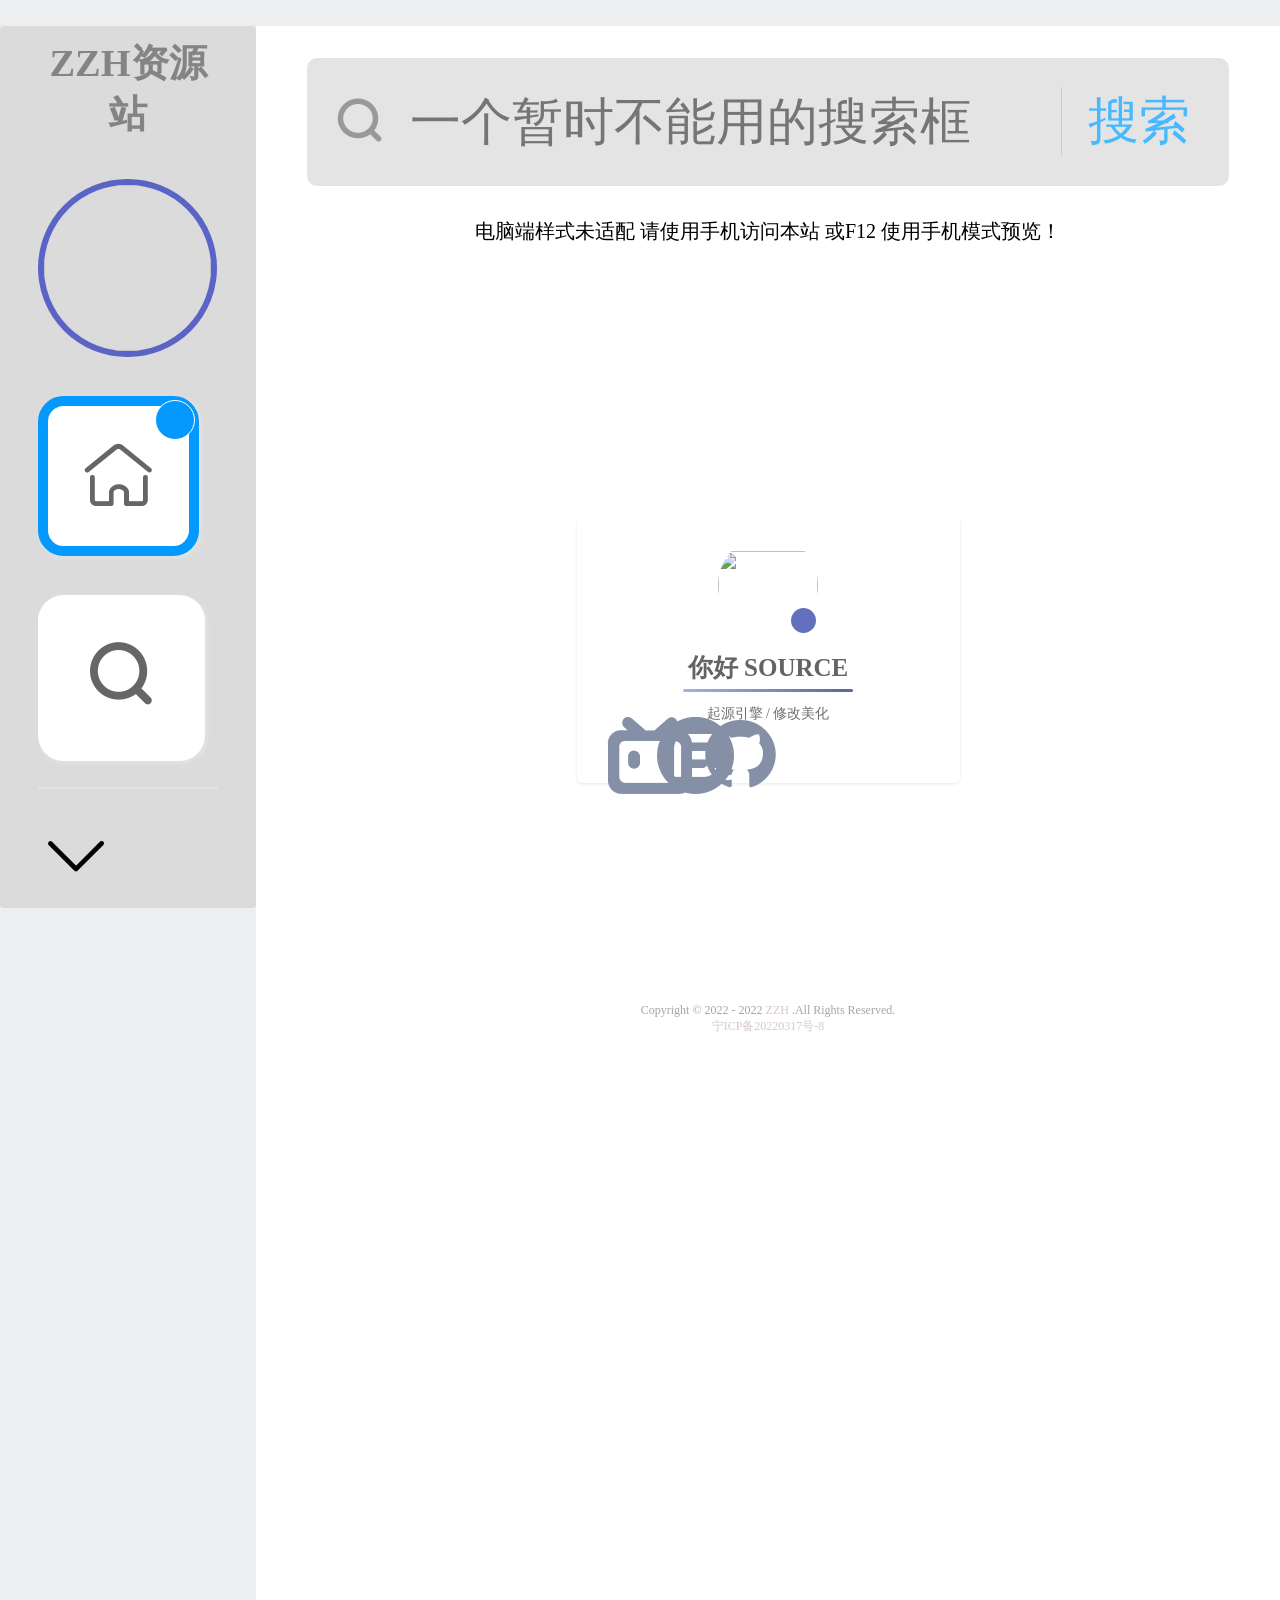
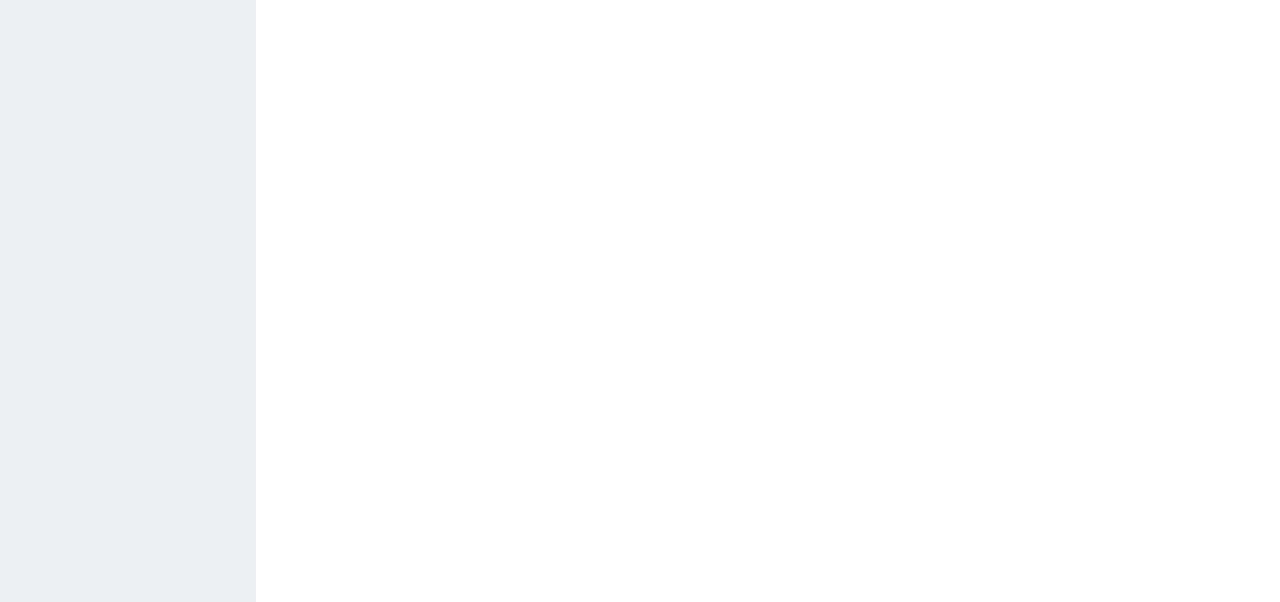
==== commit ef22d45f: "Add files via upload" ====
--- a/index.html
+++ b/index.html
@@ -220,26 +220,26 @@
                 <li>
                     <div class="top-header">
                         <span>
-                            <h3>联/系/方/式</h3></span>
+                            <h3>联系方式</h3></span>
                     </div>
                     <div class="cnmsb-link">
                         <ul>
                             <li>
                                 <a href="https://wpa.qq.com/msgrd?v=3&uin=123456&site=Vatione&menu=yes" target="_blank" rel="noopener noreferrer">
                                     <i class="iconfont icon-sign_qq"></i>
-                                    <span>QQ:123456</span><br>
+                                    <span>QQ</span><br>
                                 </a>
                             </li>
                             <li>
                                 <a href="微信链接" target="_blank" rel="noopener noreferrer">
                                     <i class="iconfont icon-weixin"></i>
-                                    <span>微信：不给你说</span><br>
+                                    <span>微信 不给你说</span><br>
                                 </a>
                             </li>
                             <li>
-                                <a href="mailto:xywl99@yeah.net">
+                                <a href="mailto:2376780283@qq.com">
                                     <i class="iconfont icon-email"></i>
-                                    <span>Email:xywl99@yeah.net</span><br>
+                                    <span>邮箱</span><br>
                                 </a>
                             </li>
                         </ul>
@@ -256,7 +256,7 @@
             </div>
             <div class="items-banner">
                 <div class="top" style=" background-image: url('./img/bg.webp');">
-                    <p style="font-size: 18px;color:#ffffff;">本站源码</p>
+                    <p style="font-size: 18px;color:#ffffff;">本站声明</p>
                 </div>
             </div>
             <ul class="list-box">
@@ -266,29 +266,29 @@
                     </div>
                     <ul class="list-item">
                         <li>
-                            <p>😁此代码仅供学习，修改，部署使用，禁止售卖</p>
-                            <p>😁开源不易，转载还请保留版权信息：超耐磨水笔工作室</p>
-                        </li>
-                    </ul>
-                </li>
-                <li>
-                    <div class="top-header">
-                        <span><h3>😁源/码/下/载</h3></span>
+                            <p>😁网站资源 不可搬运盗用 禁止售卖</p>
+                            <p>😁开源不易，转载还请保留版权信息：ZZH</p>
+                        </li>
+                    </ul>
+                </li>
+                <li>
+                    <div class="top-header">
+                        <span><h3>源码下载</h3></span>
                     </div>
                     <ul class="list-item">
                         <li>
                             <div class="share">
-                                <h3>😁开源代码已发布在以下平台</h3><br>
+                                <h3>开源代码已发布在以下平台</h3><br>
                                 <p>gitee:</p>
-                                <p><a href="https://gitee.com/" target="_blank" rel="noopener noreferrer">链接</a>
+                                <p><a href="https://gitee.com/" target="_blank" rel="noopener noreferrer">还未开放</a>
                                 </p><br>
                                 <p>github:</p>
-                                <p><a href="链接" target="_blank" rel="noopener noreferrer">链接</a>
+                                <p><a href="链接" target="_blank" rel="noopener noreferrer">NONE</a>
                                 </p><br>
-                                <h3>😁源码下载地址:</h3><br>
+                                <h3>源码下载地址:</h3><br>
                                 <p>网站本地服务器:</p>
-                                <p><a href="http://www.huluxia.com" target="_blank"
-                                            rel="noopener noreferrer">葫芦侠</a>
+                                <p><a href="http://www.github.com" target="_blank"
+                                            rel="noopener noreferrer">Github</a>
                                 </p><br>
                             </div>
                         </li>
@@ -406,11 +406,11 @@
                             <div class="items2">
                                 <a href="http://www.huluxia.com/" target="_blank" rel="noopener noreferrer">
                                     <div class="top" style=" background-image: url('./img/bg.webp');">
-                                        <h3>Nice | 网站四</h3>
+                                        <h3>Nice | 未开放</h3>
                                     </div>
                                     <div class="footer2 f2-bg">
                                         <div class="f-footer2">
-                                            <span>我是一句话网站介绍</span>
+                                            <span>none</span>
                                         </div>
                                     </div>
                                 </a>
--- a/css/style.css
+++ b/css/style.css
@@ -0,0 +1,864 @@
+body {
+    background-color: #edeef0;
+}
+
+.iconfont {
+    font-size: 0.6rem !important;
+}
+
+.container {
+    display: flex;
+    padding-top: 0.2rem;
+}
+
+.cnmsb {
+    display: none !important;
+}
+
+.left {
+    width: 20%;
+    height: 98%;
+    background: #dbdbdb;
+    border-radius: 4px;
+    padding: 0.1rem 0.3rem;
+    box-sizing: border-box;
+    display: flex;
+    flex-direction: column;
+    position: fixed;
+    left: 0;
+    top: 0.2rem;
+}
+
+.cnmsb-rolling {
+    height: 17rem;
+    overflow: auto;
+}
+
+.cnmsb-rolling::-webkit-scrollbar {
+    display: none;
+!important; /* Chrome Safari */
+    scrollbar-width: none; /* Firefox */
+    -ms-overflow-style: none; /* IE 10+ */
+}
+
+.left-title h3 {
+    font-size: 0.3rem;
+    text-align: center;
+    color: rgba(102, 100, 100, 0.73);
+}
+
+.avatar {
+    width: 1.3rem;
+    height: 1.3rem;
+    margin-top: .3rem;
+    border: 0.05rem solid #5a64c7;
+    border-radius: 50%;
+
+}
+
+.avatar img {
+    width: 100%;
+    height: 100%;
+    border-radius: 50%;
+}
+
+.left li {
+    width: 1.3rem;
+    height: 1.3rem;
+    background-color: #fff;
+    margin-top: .3rem;
+    border-radius: 0.2rem;
+    box-shadow: 2px 2px 5px #e4e4e4;
+    display: flex;
+    align-items: center;
+    justify-content: center;
+    position: relative;
+}
+
+li em {
+    position: absolute;
+    top: -6px;
+    right: -6px;
+    width: 0.3rem;
+    height: 0.3rem;
+    border: 1px solid #fff;
+    border-radius: 50%;
+    background-color: #0499ff;
+    /*background-color: #ff0000;*/
+
+}
+
+.aixin {
+    padding: 0.2rem;
+    box-sizing: border-box;
+}
+
+.left li img {
+    width: 100%;
+    height: 100%;
+}
+
+.left li i {
+    color: #666;
+}
+
+.container .left li:hover {
+    width: 1.1rem;
+    height: 1.1rem;
+    border: .08rem #0499ff solid;
+}
+
+.left .l-btn-active {
+    width: 1.1rem;
+    height: 1.1rem;
+    border: .08rem #0499ff solid;
+}
+
+.h {
+    border: 1px #e4e4e4 solid;
+    margin-top: .2rem;
+}
+
+.left .li-bg {
+    background-color: rgba(253, 101, 124, 0.84);
+}
+
+.left .li-bg2 {
+    background-color: rgba(55, 198, 238, 0.84);
+}
+
+.left .li-bg3 {
+    background-color: rgba(242, 175, 70, 0.84);
+}
+
+.left .li-bg4 {
+    background-color: rgba(33, 203, 54, 0.84);
+}
+
+.left .li-bg5 {
+    background-color: rgba(196, 150, 225, 0.84);
+}
+
+.left .li-bg6 {
+    background-color: rgba(88, 221, 243, 0.84);
+}
+
+.search-color {
+    font-weight: 600;
+}
+
+.right {
+    width: 80%;
+    min-height: 17rem;
+    overflow: auto;
+    background-color: #fff;
+    display: flex;
+    flex-direction: column;
+    align-items: center;
+    margin-left: 2rem;
+}
+
+.search-box {
+    width: 100%;
+    height: 1.5rem;
+    display: flex;
+    align-items: center;
+    justify-content: center;
+    position: relative;
+
+}
+
+.search-box input {
+    width: 90%;
+    height: 1rem;
+    background-color: #e4e4e4;
+    border: none;
+    border-radius: 10px;
+    font-size: 0.4rem;
+    padding: 0 1.5rem 0 0.8rem;
+    box-sizing: border-box;
+    color: #999;
+}
+
+.search-box .postion-serarch {
+    position: absolute;
+    top: 0.55rem;
+    left: 0.6rem;
+    font-size: 0.42rem !important;
+    color: #9a9999;
+}
+
+.search-btn {
+    font-size: 0.4rem;
+    color: #49b9ff;
+    width: 1.2rem;
+    position: absolute;
+    right: 0.5rem;
+    border-left: 1px #ccc solid !important;
+    text-align: center;
+}
+
+/*首页代码*/
+.cnmsb-main {
+    position: relative;
+    display: flex;
+    height: 90vh;
+    justify-content: center;
+    align-items: center;
+}
+
+.cnmsb-main .cnmsb-box {
+    width: 100%;
+    max-width: 800px;
+    background-color: #fff;
+    padding: 2px;
+    box-shadow: 0 1px 3px rgba(18, 18, 18, 0.1);
+    border-radius: 5px;
+}
+
+.cnmsb-main .cnmsb-box .cnmsb-info {
+    display: flex;
+    width: 100%;
+    flex-direction: column;
+    align-items: center;
+}
+
+.cnmsb-main .cnmsb-box .cnmsb-info .cnmsb-head {
+    position: relative;
+    width: 100px;
+    height: 100px;
+    margin-top: 16px;
+    margin-bottom: 16px;
+}
+
+.cnmsb-main .cnmsb-box .cnmsb-info .cnmsb-head .cnmsb-picture {
+    width: 100px;
+    height: 100px;
+    border-radius: 50px;
+    transition: all 0.2s;
+    border: 0px solid #fff;
+}
+
+.cnmsb-main .cnmsb-box .cnmsb-info .cnmsb-head .cnmsb-sign {
+    position: absolute;
+    bottom: 0;
+    right: 0;
+    display: flex;
+    width: 25px;
+    height: 25px;
+    background-color: #6371bc;
+    border: 2px solid #fff;
+    border-radius: 15px;
+    justify-content: center;
+    align-items: center;
+    transition: all 0.3s;
+}
+
+.cnmsb-main .cnmsb-box .cnmsb-info .cnmsb-head .cnmsb-sign span {
+    font-size: 12px;
+    color: #fff;
+    opacity: 0;
+    word-break: keep-all;
+    overflow: hidden;
+    cursor: default;
+    transition: all 0.3s;
+}
+
+.cnmsb-main .cnmsb-box .cnmsb-info .cnmsb-head:hover .cnmsb-picture {
+    border: 2.5px solid #6371bc;
+    transform: scale(0.9);
+}
+
+.cnmsb-main .cnmsb-box .cnmsb-info .cnmsb-head:hover .cnmsb-sign {
+    width: 135px;
+    right: -18px;
+}
+
+.cnmsb-main .cnmsb-box .cnmsb-info .cnmsb-head:hover .cnmsb-sign span {
+    opacity: 1;
+}
+
+.cnmsb-main .cnmsb-box .cnmsb-info .cnmsb-name h1 {
+    margin: 0 5px;
+    font-size: 25px;
+    font-weight: 600;
+    color: #646464;
+}
+
+.cnmsb-main .cnmsb-box .cnmsb-info .cnmsb-name h1 a {
+    color: #646464;
+}
+
+.cnmsb-main .cnmsb-box .cnmsb-info .cnmsb-name .hr2 {
+    width: 100%;
+    height: 3px;
+    margin: 5px 0;
+    background: linear-gradient(to right, #a8b1de, #5f6790);
+    border-radius: 3px;
+}
+
+.cnmsb-main .cnmsb-box .cnmsb-info .cnmsb-label {
+    margin: 8px 0;
+    font-size: 14px;
+    color: #424242c4;
+}
+
+.cnmsb-main .cnmsb-box .cnmsb-link {
+    margin: 5px 0;
+    padding: 0 55px;
+}
+
+.cnmsb-main .cnmsb-box .cnmsb-link ul {
+    display: flex;
+    flex-wrap: wrap;
+}
+
+.cnmsb-main .cnmsb-box .cnmsb-link ul li {
+    width: 16.666%;
+}
+
+.cnmsb-main .cnmsb-box .cnmsb-link ul li a {
+    display: flex;
+    align-items: center;
+    justify-content: center;
+    height: 40px;
+    border-radius: 5px;
+    color: #8590a6;
+    transition: all 0.2s;
+}
+
+.cnmsb-main .cnmsb-box .cnmsb-link ul li a .iconfont {
+    font-size: 25px;
+    margin-right: 10px;
+    color: #8590a6;
+}
+
+.cnmsb-main .cnmsb-box .cnmsb-link ul li a span {
+    font-size: 0px;
+    font-weight: 600;
+}
+
+.cnmsb-main .cnmsb-box .cnmsb-link ul li a:hover {
+    background-color: #eee;
+    color: #6371bc;
+    transform: scale(0.9);
+}
+
+.cnmsb-main .cnmsb-box .cnmsb-link ul li a:hover .iconfont {
+    color: #6371bc;
+}
+
+@media (max-width: 768px) {
+    .cnmsb-main .cnmsb-box .cnmsb-link ul li {
+        width: 50%;
+    }
+}
+
+.cnmsb-main .cnmsb-footer {
+    position: absolute;
+    left: 0;
+    bottom: 0;
+    width: 100%;
+    text-align: center;
+    font-size: 12px;
+    color: rgba(102, 102, 102, 0.589);
+    padding: 20px 0;
+}
+
+.cnmsb-main .cnmsb-footer {
+    font-size: 12px;
+}
+
+.cnmsb-main .cnmsb-footer a {
+    color: rgba(187, 161, 161, 0.59);
+}
+
+@media (max-width: 500px) {
+    body {
+        background-color: #fff;
+    }
+
+    .cnmsb-main {
+        display: block;
+    }
+
+    .cnmsb-main .cnmsb-box {
+        width: 98%;
+        box-shadow: none;
+    }
+
+    .cnmsb-main .cnmsb-box .cnmsb-info .head .sign {
+        width: 130px;
+        right: -15px;
+        bottom: -5px;
+    }
+
+    .cnmsb-main .cnmsb-box .cnmsb-info .head .sign span {
+        opacity: 1;
+    }
+
+    .cnmsb-main .cnmsb-box .cnmsb-link ul li {
+        width: 100%;
+    }
+
+    .cnmsb-main .cnmsb-box .cnmsb-link ul li a {
+        height: 45px;
+        justify-content: unset;
+        padding-left: 30px;
+    }
+
+    .cnmsb-main .cnmsb-box .cnmsb-link ul li a .iconfont {
+        font-size: 35px;
+        width: 35px;
+        margin-right: 35px;
+    }
+
+    .cnmsb-main .cnmsb-box .cnmsb-link ul li a span {
+        font-size: 17px;
+    }
+}
+
+/*以上为首页代码*/
+
+.items-box {
+    width: 100%;
+    display: flex;
+    flex-direction: column;
+    align-items: center;
+}
+
+.items-box .top-header {
+    display: flex;
+    justify-content: space-between;
+    width: 100%;
+    position: relative;
+}
+
+.items-box .top-header h3 {
+    display: flex;
+    /*align-items: center;*/
+    color: #000000;
+    font-size: .5rem;
+}
+
+.items {
+    background-color: #ffffff;
+    width: 90%;
+    height: 6.1rem;
+    border: 0.5px solid #d2d2d2;
+    border-radius: 0.2rem;
+    overflow: hidden;
+    margin-top: 0.3rem;
+}
+
+.items-banner {
+    width: 90%;
+    height: 4.0rem;
+    border-radius: 0.2rem;
+    overflow: hidden;
+    margin-top: 0.3rem;
+}
+
+.items .top, .items-banner .top {
+    background-color: #725b45;
+    background-size: 104%;
+    background-repeat: no-repeat;
+    background-position: 0;
+    height: 3.7rem;
+    padding: 0.54rem 0 0 0.54rem;
+    box-sizing: border-box;
+}
+
+.items .top h3 {
+    font-size: 0.45rem;
+    color: #ffffff;
+}
+
+.items .footer {
+    background-color: #cab2c2;
+    height: 2.5rem;
+    padding: 0.28rem 0 0 0.54rem;
+    box-sizing: border-box;
+}
+
+.f-bg {
+    background-color: #2f384b !important;
+}
+
+.f-bg2 {
+    background-color: #e07c7c !important;
+}
+
+.f-bg3 {
+    background-color: #357b5c !important;
+}
+
+.items .footer {
+    width: 100%;
+    display: flex;
+    flex-direction: column;
+}
+
+.items .footer .f-top {
+    display: flex;
+
+}
+
+.items .footer .f-top a {
+    font-size: 0.16rem;
+    color: #ded7da;
+    box-sizing: border-box;
+    background: rgba(0, 0, 0, 0.2);
+    padding: 0.08rem;
+    margin: 0 0.05rem;
+    border-radius: 0.06rem;
+}
+
+.items .footer .f-top .a-active {
+    color: #e98342;
+}
+
+.f-footer {
+    display: flex;
+    align-items: center;
+    margin-top: 0.2rem;
+}
+
+.f-footer span {
+    font-size: 0.42rem;
+
+    color: #ffffff;
+    margin-left: 0.2rem;
+
+}
+
+.avatar-c {
+    width: 1rem;
+    height: 1rem;
+    flex-shrink: 0;
+    border: 1px solid #ccc;
+    border-radius: 0.2rem;
+    overflow: hidden;
+}
+
+.avatar-c img {
+    width: 100%;
+    height: 100%;
+}
+
+.f-footer a {
+    border-radius: 0.2rem;
+    font-size: 0.34rem;
+    color: #fff;
+    display: block;
+    box-sizing: border-box;
+    padding: 0.1rem 0.4rem;
+    background: rgba(255, 255, 255, 0.3);
+    margin-left: 1.6rem;
+}
+
+/*以下代码为旗下站点页面样式*/
+.items2 {
+    background-color: #cbcbcb;
+    width: 90%;
+    height: 4.1rem;
+    border: 0.5px solid #d2d2d2;
+    border-radius: 0.2rem;
+    overflow: hidden;
+    margin-top: 0.3rem;
+}
+
+.items2 .top {
+    background-color: #725b45;
+    background-size: 104%;
+    background-repeat: no-repeat;
+    background-position: 0;
+    height: 2.9rem;
+    padding: 0.54rem 0 0 0.54rem;
+    box-sizing: border-box;
+}
+
+.items2 .top h3 {
+    font-size: 0.45rem;
+    color: #ffffff;
+}
+
+.items2 .footer2 {
+    background-color: #d2d2d2;
+    height: 1.3rem;
+    padding: 0.3rem 0 0 0.2rem;
+    box-sizing: border-box;
+}
+
+.f2-bg2 {
+    background-color: #ef9ed4 !important;
+}
+
+
+.items2 .footer2 {
+    width: 100%;
+    display: flex;
+    flex-direction: column;
+}
+
+.f-footer2 {
+    display: flex;
+    align-items: center;
+    /*margin-top: 0.2rem;*/
+}
+
+.f-footer2 span {
+    font-size: 0.48rem;
+    color: #000000;
+    font-weight: 600;
+}
+
+.f-footer2 a {
+    border-radius: 0.2rem;
+    font-size: 0.34rem;
+    color: #fff;
+    display: block;
+    box-sizing: border-box;
+    padding: 0.1rem 0.4rem;
+    background: rgba(255, 255, 255, 0.3);
+    margin-left: 1.6rem;
+}
+
+/*以上代码为旗下站点页面样式*/
+
+/*以下代码为友情链接界面样式*/
+.cnmsb-link-box {
+    display: table;
+    margin: 20px 0;
+    padding: 6px;
+    width: 100%;
+    box-sizing: border-box;
+    -webkit-box-sizing: border-box;
+    -moz-box-sizing: border-box
+}
+
+.cnmsb-link-box a {
+    display: inline-block;
+    border: none !important;
+    width: calc((100% - 80px) / 4);
+    margin: 10px
+}
+
+.cnmsb-link-item {
+    width: 100%;
+    background-color: #f9b5b5;
+    border: 1.3px solid #ededed;
+    border-radius: 5px;
+    max-height: 300px;
+    display: inline-block;
+    box-shadow: 0 0 2px 0 rgba(172, 172, 172, .4);
+    box-sizing: border-box;
+    -webkit-transition: all .5s ease;
+    transition: all .5s ease;
+    -moz-transition: all .5s ease;
+    -ms-transition: all .5s ease;
+    -o-transition: all .5s ease;
+    -webkit-border-radius: 5px;
+    -moz-border-radius: 5px;
+    -ms-border-radius: 5px;
+    -o-border-radius: 5px
+}
+
+.cnmsb-link-item:hover {
+    transform: translateY(-8px);
+    box-shadow: 0 0 8px 0 #d3d3d3
+}
+
+.cnmsb-link-avatar {
+    width: 100%;
+    height: 100%;
+    padding: 0;
+    border-radius: 5px 5px 0 0;
+    display: block;
+    -webkit-border-radius: 5px 5px 0 0;
+    -moz-border-radius: 5px 5px 0 0;
+    -ms-border-radius: 5px 5px 0 0;
+    -o-border-radius: 5px 5px 0 0
+}
+
+.cnmsb-link-name {
+    text-align: center;
+    display: block;
+    font-size: 0.36rem;
+    margin: 5px 1px;
+    overflow: hidden;
+    text-overflow: ellipsis;
+    word-break: keep-all;
+    white-space: nowrap
+}
+
+@media (min-width: 450px) and (max-width: 768px) {
+    .cnmsb-link-box a {
+        width: calc((100% - 80px) / 3);
+        margin: 10px 13px
+    }
+}
+
+@media (max-width: 450px) {
+    .cnmsb-link-box a {
+        width: calc((100% - 80px) / 2);
+        margin: 10px 20px
+    }
+}
+
+/*以上代码为友情链接界面样式*/
+.list-box {
+    display: flex;
+    flex-direction: column;
+}
+
+.iconfont-i {
+    font-size: 0.1rem !important;
+    color: #cfcecf;
+}
+
+.list-box li {
+    font-size: 0.35rem;
+    display: flex;
+    width: 7rem;
+    flex-direction: column;
+    color: #333;
+    margin: 0.2rem
+}
+
+.list-box li .top-header {
+    display: flex;
+    justify-content: space-between;
+    width: 100%;
+    position: relative;
+}
+
+.list-box .top-header h3 {
+    display: flex;
+    align-items: center;
+    color: #000000;
+    font-size: .5rem;
+}
+
+.list-box .cnmsb-link ul li a span {
+    font-size: 16px;
+}
+
+.list-item li {
+    width: 100%;
+    padding-left: .3rem !important;
+    flex-direction: column;
+
+}
+
+.list-item li p {
+    display: flex;
+    align-items: center;
+    color: #000000;
+    font-size: .4rem;
+    padding: .1rem .7rem .1rem .2rem;
+}
+
+.list-item li i {
+    font-size: 0.1rem !important;
+    margin-right: 0.1rem;
+}
+
+.list-item .share a {
+    word-break: break-all;
+    color: #0038ff;
+}
+
+/*以下代码为壁纸页面图片边框样式*/
+.pic {
+    margin: 5px 0 5px 40px
+}
+
+.pic img {
+    width: 90%;
+    border: 2px solid #ef7474;
+    border-radius: 5px;
+    box-shadow: 4px 4px 10px #ffb0ea;
+}
+
+/*以下代码为登录界面样式*/
+.cnmsb-login {
+    position: absolute;
+    top: 50%;
+    left: 60%;
+    transform: translate(-50%, -50%);
+    width: 260px;
+    padding: 40px;
+    box-sizing: border-box;
+    box-shadow: 0 15px 25px rgba(0, 0, 0, .5);
+    border-radius: 10px;
+    background: rgba(0, 0, 0, 0.8);
+
+}
+
+.cnmsb-login h2 {
+    font-size: 20px;
+    margin: 0 0 30px;
+    padding: 0;
+    color: rgb(255, 255, 255);
+    text-align: center;
+}
+
+.cnmsb-login p {
+    color: rgb(255, 255, 255);
+    text-align: center;
+    font-size: 10px;
+    margin-top: 20px;
+    line-height: 10px;
+}
+
+.cnmsb-login .inputBox {
+    position: relative;
+}
+
+.cnmsb-login .inputBox input {
+    width: 100%;
+    padding: 10px 0;
+    font-size: 16px;
+    color: rgb(255, 255, 255);
+    letter-spacing: 1px;
+    margin-bottom: 30px;
+    border: none;
+    border-bottom: 1px solid rgb(106, 238, 94);
+    outline: none;
+    background: transparent;
+}
+
+.cnmsb-login .inputBox label {
+    position: absolute;
+    top: 0;
+    left: 0;
+    padding: 10px 0;
+    letter-spacing: 1px;
+    font-size: 16px;
+    color: rgb(255, 255, 255);
+    pointer-events: none;
+    transition: .5s;
+}
+
+.cnmsb-login .inputBox input:focus ~ label,
+.cnmsb-login .inputBox input:valid ~ label {
+    top: -18px;
+    left: 0;
+    color: #03a9f4;
+    font-size: 12px;
+}
+
+.cnmsb-login input[type="submit"] {
+    font-size: 20px;
+    background: transparent;
+    border: none;
+    outline: none;
+    color: #fff;
+    background: #000;
+    padding: 10px 20px;
+    cursor: pointer;
+    border-radius: 10px;
+}
+
+/*以上代码为登录界面样式*/
--- a/iconfont/iconfont.css
+++ b/iconfont/iconfont.css
@@ -0,0 +1,167 @@
+@font-face {
+    font-family: "iconfont"; /* Project id 3252935 */
+    src: url('font/font_3252935_1p86piwz5hc.woff2') format('woff2'),
+    url('font/font_3252935_1p86piwz5hc.woff') format('woff'),
+    url('font/font_3252935_1p86piwz5hc.ttf') format('truetype');
+
+}
+
+.iconfont {
+    font-family: "iconfont" !important;
+    font-size: 16px;
+    font-style: normal;
+    -webkit-font-smoothing: antialiased;
+    -moz-osx-font-smoothing: grayscale;
+}
+
+.icon-sign_qq:before {
+    content: "\e637";
+}
+
+.icon-weixin:before {
+    content: "\e62f";
+}
+
+.icon-weibo:before {
+    content: "\e883";
+}
+
+.icon-blog1:before {
+    content: "\eaf9";
+}
+
+.icon-zhihu:before {
+    content: "\e635";
+}
+
+.icon-blog:before {
+    content: "\e656";
+}
+
+.icon-QQ:before {
+    content: "\e882";
+}
+
+.icon-github:before {
+    content: "\e63a";
+}
+
+.icon-bilibili:before {
+    content: "\e609";
+}
+
+.icon-gitee:before {
+    content: "\e60c";
+}
+
+.icon-arrow-down:before {
+    content: "\e665";
+}
+
+.icon-other:before {
+    content: "\e62d";
+}
+
+.icon-Chat:before {
+    content: "\ea94";
+}
+
+.icon-dashang:before {
+    content: "\e625";
+}
+
+.icon-dashang1:before {
+    content: "\e692";
+}
+
+.icon-dashang2:before {
+    content: "\e6c7";
+}
+
+.icon-chushoujiage:before {
+    content: "\e602";
+}
+
+.icon-liuyan:before {
+    content: "\e60a";
+}
+
+.icon-wangzhan:before {
+    content: "\e6f5";
+}
+
+.icon-shipin:before {
+    content: "\e63b";
+}
+
+.icon-gengduo:before {
+    content: "\e8a6";
+}
+
+.icon-jia:before {
+    content: "\e8a7";
+}
+
+.icon-meishi:before {
+    content: "\e8f8";
+}
+
+.icon-game:before {
+    content: "\e6df";
+}
+
+.icon-pic:before {
+    content: "\e6a8";
+}
+
+.icon-admin:before {
+    content: "\ea49";
+}
+
+.icon-sousuo:before {
+    content: "\e622";
+}
+
+.icon-kaifa:before {
+    content: "\e67e";
+}
+
+.icon-kaixin-yuan:before {
+    content: "\e7d0";
+}
+
+.icon-settings:before {
+    content: "\e615";
+}
+
+.icon-qukuaixinxi_huaban:before {
+    content: "\e60d";
+}
+
+.icon-aixin:before {
+    content: "\eca1";
+}
+
+.icon-icon-admin:before {
+    content: "\e601";
+}
+
+.icon-aixin--xian:before {
+    content: "\e895";
+}
+
+.icon-email:before {
+    content: "\e66f";
+}
+
+.icon-link:before {
+    content: "\e676";
+}
+
+.icon-lianxiren:before {
+    content: "\e645";
+}
+
+.icon-home:before {
+    content: "\e6b8";
+}
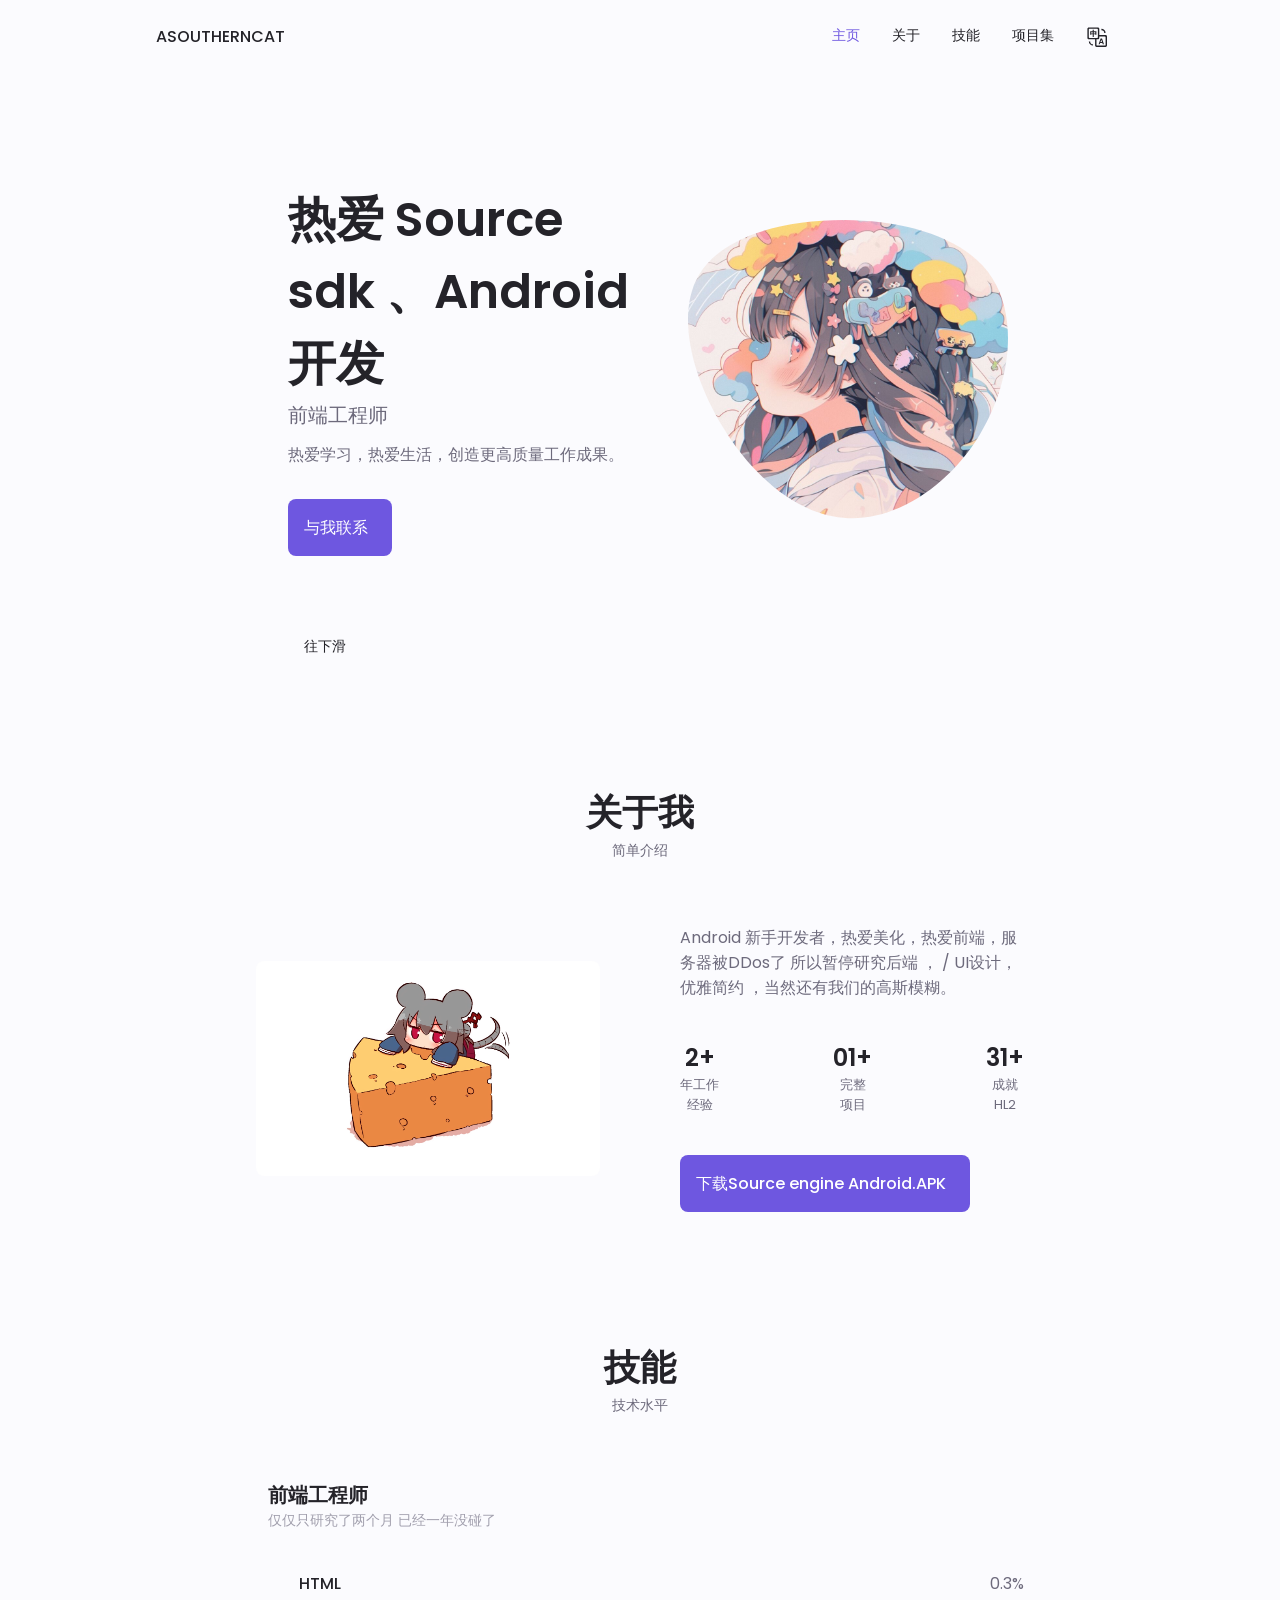
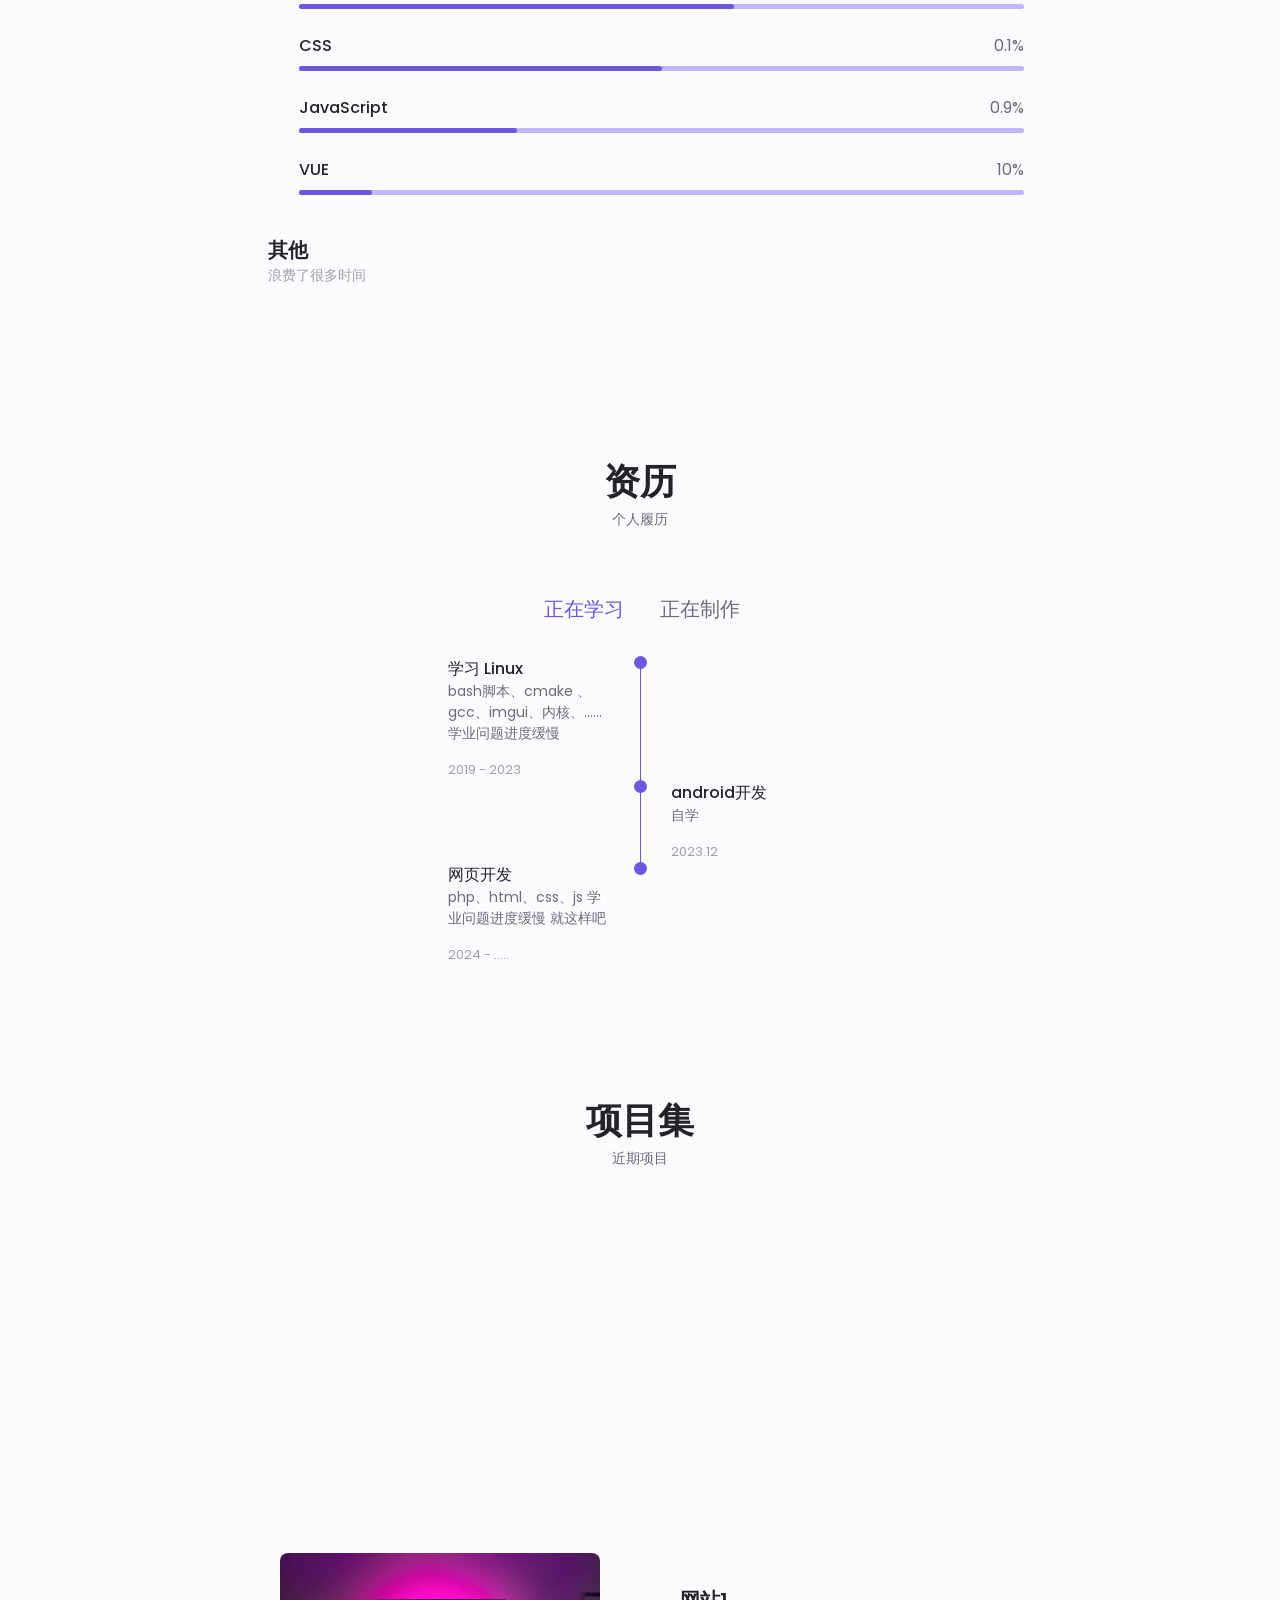
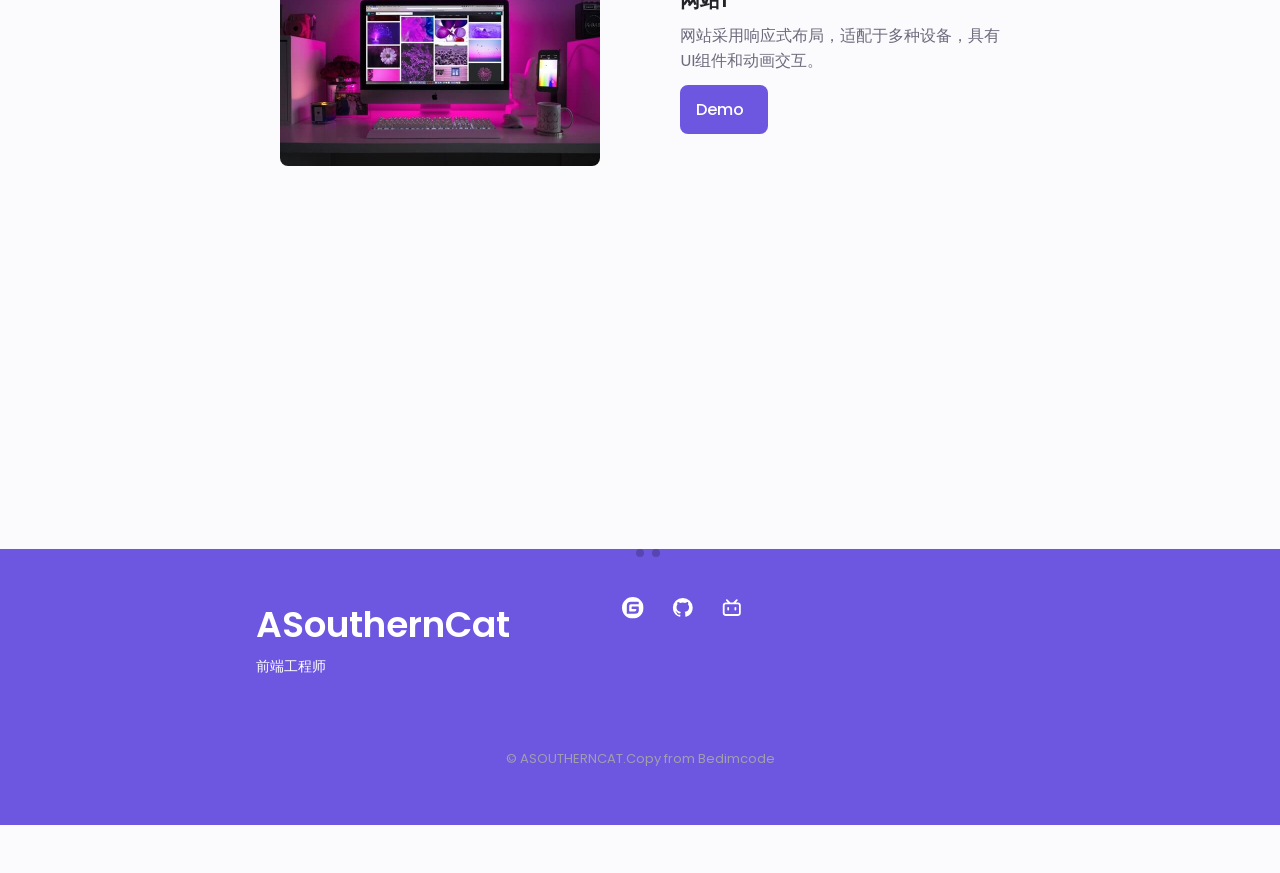
==== commit 3f0d68f4: "fix html" ====
--- a/index.html
+++ b/index.html
@@ -1,1019 +1,428 @@
-<!DOCTYPE html>
-<!--
-///////////////////////////////////////////////////////////////////
-//                                                 //
-//            开源不易，转载还请保留版权信息     //
-//           版权所有： ZZH                      //
-//                                                 //
-//////////////////////////////////////////////////////////////////
--->
 <html lang="en">
-<head>
-    <meta charset="UTF-8">
-    <meta name="viewport" content="width=device-width, initial-scale=1.0 user-scalable=no">
-    <meta name="format-detection" content="telephone=no,email=yes"/>
-    <meta name="language" content="zh-CN">
-    <meta name="title" content="ZZH">
-    <meta name="author" content="CNMSB">
-    <meta name="description" content="ZZH 也许是一个很好的站点！">
-    <meta name="keywords" content="ZZH">
-    <meta name="robots" content="All">
-    <title>ZZH</title>
-    <link rel="shortcut icon" href="./img/favicon.ico" type="image/x-icon" /> <!--网站ico图标-->
-    <link rel="stylesheet" href="css/reset.css">
-    <link rel="stylesheet" href="css/style.css">
-    <link rel="stylesheet" href="./iconfont/iconfont.css"> <!--iconfont阿里图标库-->
-</head>
-<body>
-<!--主框架-->
-<div class="container">
-    <!--左侧栏-->
-    <div class="left">
-        <div class="left-title">
-            <h3>ZZH资源站</h3>
-        </div>
-        <ul class="cnmsb-rolling">
-            <div class="avatar">
-                <img src="http://q2.qlogo.cn/headimg_dl?dst_uin=2376780283&spec=5" alt="">
-            </div>
-            <li onclick="CNMSBshowDetails(this,0)"><i class="iconfont icon-home"><em></em></i></li> <!--首页-->
-            <li onclick="CNMSBshowDetails(this,1)"><i class="iconfont icon-sousuo search-color"></i></li>    <!--搜索-->
-<!--           <li onclick="CNMSBshowDetails(this,2)"><i class="iconfont icon-lianxiren"></i></li>     <!--联系方式-->
-            <p class="h"></p><!--我是分割线-->
-            <li onclick="CNMSBshowDetails(this,3)"><i class="iconfont icon-kaifa"><em></em></i></li>
-            <!--本站源码-->
-            <li onclick="CNMSBshowDetails(this,4)"><i class="iconfont icon-wangzhan"></i></li><!--网站介绍-->
-            <li onclick="CNMSBshowDetails(this,5)"><i class="iconfont icon-other"></i></li><!--旗下站点-->
-<!--            <li onclick="CNMSBshowDetails(this,6)"><i class="iconfont icon-link"></i></li>   <!--友情链接-->
-<!--            <li onclick="CNMSBshowDetails(this,7)"><i class="iconfont icon-Chat"></i></li>   <!--聊天室-->
-<!--           <li onclick="CNMSBshowDetails(this,8)"><i class="iconfont icon-liuyan"></i></li>   <!--留言-->
-            <p class="h"></p><!--我是分割线-->
-            <li onclick="CNMSBshowDetails(this,9)" class="li-bg3"><i class="iconfont icon-kaixin-yuan"><em></em></i>
-            </li><!--个人介绍-->
-<!--            <li onclick="CNMSBshowDetails(this,10)" class="li-bg4"><i class="iconfont icon-game"></i></li>   <!--游戏生涯-->
-<!--            <li onclick="CNMSBshowDetails(this,11)" class="li-bg2"><i class="iconfont icon-aixin--xian"></i></li>
-            <!--文案馆-->
-<!--            <li onclick="CNMSBshowDetails(this,12)"><i class="iconfont icon-pic"></i></li> <!--图片-->
-<!--            <li onclick="CNMSBshowDetails(this,13)"><i class="iconfont icon-shipin"></i></li> <!--视频-->
-            <!--<li onclick="CNMSBshowDetails(this,14)"><i class="iconfont icon-meishi"></i></li> &lt;!&ndash;美食&ndash;&gt;-->
-<!--            <li onclick="CNMSBshowDetails(this,14)" class="li-bg"><i class="iconfont icon-email"></i></li>  <!--邮箱-->
-<!--            <li onclick="CNMSBshowDetails(this,15)"><i class="iconfont icon-dashang2"></i></li>   <!--打赏-->
-<!--            <li onclick="CNMSBshowDetails(this,16)" class="li-bg5"><i class="iconfont icon-chushoujiage"></i></li>
-            <!--域名等等售卖-->
-            <p class="h"></p><!--我是分割线-->
-<!--            <li onclick="CNMSBshowDetails(this,17)"><i class="iconfont icon-gengduo"><em></em></i></li>   <!--更多-->
-<!--            <li onclick="CNMSBshowDetails(this,18)"><i class="iconfont icon-admin"></i></li>   <!--加号-->
-<!--            <li onclick="CNMSBshowDetails(this,19)"><i class="iconfont icon-jia"></i></li>   <!--加号-->
-<!--            <li onclick="CNMSBshowDetails(this,20)"><i class="iconfont icon-jia"></i></li>   <!--加号-->
-        </ul>
-        <i class="iconfont icon-arrow-down"></i>  <!--向下滑动提示箭头-->
-    </div>
-    <!--右侧栏-->
-    <div class="right">
-        <!--首页-->
-        <div class="items-box">
-            <div class="search-box">
-                <input type="text" placeholder="一个暂时不能用的搜索框">
-                <i class="iconfont icon-sousuo search-color postion-serarch"></i>
-                <span class="search-btn">搜索</span>
-            </div>
-            <!--屏幕宽度大于高度时显示-->
-            <div id="cnmsb">
-                <p style="font-size: 20px">电脑端样式未适配 请使用手机访问本站 或F12 使用手机模式预览！</p>
-            </div>
-            <div class="cnmsb-main">
-                <!-- 首页大盒子 -->
-                <div class="cnmsb-box">
-                    <div class="cnmsb-info">
-                        <!--头像 -->
-                        <div class="cnmsb-head">
-                            <img class="cnmsb-picture" src="http://q2.qlogo.cn/headimg_dl?dst_uin=2376780283&spec=5" alt="">
-                            <!-- 个性签名 -->
-                            <div class="cnmsb-sign">
-                                <span>ZZH</span>
-                            </div>
-                        </div>
-                        <!-- 欢迎语 -->
-                        <div class="cnmsb-name">
-                            <h1>你好 SOURCE</h1>
-                            <!-- 分割线 -->
-                            <div class="hr2"></div>
-                        </div>
-                        <!-- 我的标签 -->
-                        <div class="cnmsb-label">
-                            起源引擎 / 修改美化
-                        </div>
-                    </div>
-                    <!-- 首页社交平台 -->
-                    <div class="cnmsb-link">
-                        <ul>
-                            <li>
-                                <a href="https://m.bilibili.com/space/3493284326410960" target="_blank"
-                                   rel="noopener noreferrer">
-                                    <i class="iconfont icon-bilibili"></i>
-                                    <span>B站</span>
-                                </a>
-                            </li>
-                            <li>
-                                <a href="https://gitee.com/" target="_blank" rel="noopener noreferrer">
-                                    <i class="iconfont icon-gitee"></i>
-                                    <span>Gitee</span>
-                                </a>
-                            </li>
-                            <li>
-                                <a href="https://github.com" target="_blank" rel="noopener noreferrer">
-                                    <i class="iconfont icon-github"></i>
-                                    <span>GitHub</span>
-                                </a>
-                            </li>
-                        </ul>
-                    </div>
-                </div>
+ <head> 
+  <meta charset="UTF-8"> 
+  <meta name="viewport" content="width=device-width, initial-scale=1.0"> 
+  <link rel="shortcut icon" type="image/x-icon" href="favicon.ico"> 
+  <!--==================== UNICONS 图标====================--> 
 
-                <div class="cnmsb-footer">
-                    <p>Copyright © 2022 - 2022 <a href="http://www.huluxia.com/" target="_blank"
-                                                  rel="noopener noreferrer">ZZH</a> .All Rights Reserved.</p>
-                    <p><a href="https://beian.miit.gov.cn" target="_blank"
-                          rel="noopener noreferrer">宁ICP备20220317号-8</a></p>
-                </div>
-            </div>
-        </div>
-        <!--第二页 搜索-->
-        <div class="items-box cnmsb">
-            <div class="search-box">
-                <input type="text" placeholder="一个暂时不能用的搜索框">
-                <i class="iconfont icon-sousuo search-color postion-serarch"></i>
-                <span class="search-btn">搜索</span>
-            </div>
-            <div class="items">
-                <div class="top" style=" background-image: url('./img/bg.webp');">
-                    <h3>Today | 生活博客</h3>
-                </div>
-                <div class="footer f-bg">
-                    <div class="f-top">
-                        <a class="a-active" href="#">生活</a>
-                        <a href="#">记录</a>
-                        <a href="#">心情</a>
-                    </div>
-                    <div class="f-footer">
-                        <div class="avatar-c">
-                            <img src="./img/tx.webp" alt="">
-                        </div>
-                        <span>生活云档</span>
-                        <a href="https://pd.qq.com/s/g775n9zws" target="_blank" rel="noopener noreferrer">探索</a>
-                    </div>
-                </div>
-            </div>
-            <div class="items">
-                <div class="top" style=" background-image: url('https://groupprohead.gtimg.cn/647800373992990039/140?t=1701147982339');">
-                    <h3>deck_lllot | QQ频道</h3>
-                </div>
-                <div class="footer f-bg2">
-                    <div class="f-top">
-                        <a class="a-active" href="#">兴趣</a>
-                        <a href="#">攻略</a>
-                        <a href="#">每日一笑</a>
-                    </div>
-                    <div class="f-footer">
-                        <div class="avatar-c">
-                            <img src="https://groupprohead.gtimg.cn/647800373992990039/140?t=1701147982339" alt="">
-                        </div>
-                        <span>频道</span>
-                        <a href="https://pd.qq.com/s/g775n9zws" target="_blank" rel="noopener noreferrer">加入</a>
-                    </div>
-                </div>
-            </div>
-            <div class="items">
-                <div class="top" style=" background-image: url('./img/bg.webp');">
-                    <h3>Today | 查询网</h3>
-                </div>
-                <div class="footer f-bg3">
-                    <div class="f-top">
-                        <a class="a-active" href="#">收录</a>
-                        <a href="#">查询</a>
-                        <a href="#">无处可藏</a>
-                    </div>
-                    <div class="f-footer">
-                        <div class="avatar-c">
-                            <img src="./img/tx.webp" alt="">
-                        </div>
-                        <span>查询有惊喜</span>
-                        <a href="http://www.huluxia.com/" target="_blank" rel="noopener noreferrer">前往</a>
-                    </div>
-                </div>
-            </div>
-            <div style="height:2rem;"></div>
-        </div>
-        <!--第三页 联系方式-->
-        <div class="items-box cnmsb">
-            <div class="search-box">
-                <input type="text" placeholder="一个暂时不能用的搜索框">
-                <i class="iconfont icon-sousuo search-color postion-serarch"></i>
-                <span class="search-btn">搜索</span>
-            </div>
-            <div class="items-banner">
-                <div class="top" style=" background-image: url('./img/bg.webp');">
-                    <p style="font-size: 18px;color:#ffffff;">联系方式</p>
-                </div>
-            </div>
-            <ul class="list-box">
-                <li>
-                    <div class="top-header">
-                        <span>
-                            <h3>联系方式</h3></span>
-                    </div>
-                    <div class="cnmsb-link">
-                        <ul>
-                            <li>
-                                <a href="https://wpa.qq.com/msgrd?v=3&uin=123456&site=Vatione&menu=yes" target="_blank" rel="noopener noreferrer">
-                                    <i class="iconfont icon-sign_qq"></i>
-                                    <span>QQ</span><br>
-                                </a>
-                            </li>
-                            <li>
-                                <a href="微信链接" target="_blank" rel="noopener noreferrer">
-                                    <i class="iconfont icon-weixin"></i>
-                                    <span>微信 不给你说</span><br>
-                                </a>
-                            </li>
-                            <li>
-                                <a href="mailto:2376780283@qq.com">
-                                    <i class="iconfont icon-email"></i>
-                                    <span>邮箱</span><br>
-                                </a>
-                            </li>
-                        </ul>
-                    </div>
-                </li>
-            </ul>
-        </div>
-        <!--第四页 本站源码-->
-        <div class="items-box cnmsb">
-            <div class="search-box">
-                <input type="text" placeholder="一个暂时不能用的搜索框">
-                <i class="iconfont icon-sousuo search-color postion-serarch"></i>
-                <span class="search-btn">搜索</span>
-            </div>
-            <div class="items-banner">
-                <div class="top" style=" background-image: url('./img/bg.webp');">
-                    <p style="font-size: 18px;color:#ffffff;">本站声明</p>
-                </div>
-            </div>
-            <ul class="list-box">
-                <li>
-                    <div class="top-header">
-                        <span><h3>😁版/权/声/明</h3></span>
-                    </div>
-                    <ul class="list-item">
-                        <li>
-                            <p>😁网站资源 不可搬运盗用 禁止售卖</p>
-                            <p>😁开源不易，转载还请保留版权信息：ZZH</p>
-                        </li>
-                    </ul>
-                </li>
-                <li>
-                    <div class="top-header">
-                        <span><h3>源码下载</h3></span>
-                    </div>
-                    <ul class="list-item">
-                        <li>
-                            <div class="share">
-                                <h3>开源代码已发布在以下平台</h3><br>
-                                <p>gitee:</p>
-                                <p><a href="https://gitee.com/" target="_blank" rel="noopener noreferrer">还未开放</a>
-                                </p><br>
-                                <p>github:</p>
-                                <p><a href="链接" target="_blank" rel="noopener noreferrer">NONE</a>
-                                </p><br>
-                                <h3>源码下载地址:</h3><br>
-                                <p>网站本地服务器:</p>
-                                <p><a href="http://www.github.com" target="_blank"
-                                            rel="noopener noreferrer">Github</a>
-                                </p><br>
-                            </div>
-                        </li>
-                    </ul>
-                </li>
-            </ul>
-        </div>
-        <!--第五页 关于本站-->
-        <div class="items-box cnmsb">
-            <div class="search-box">
-                <input type="text" placeholder="一个暂时不能用的搜索框">
-                <i class="iconfont icon-sousuo search-color postion-serarch"></i>
-                <span class="search-btn">搜索</span>
-            </div>
-            <div class="items-banner">
-                <div class="top" style=" background-image: url('./img/bg.webp');">
-                    <p style="font-size: 18px;color:#ffffff;">关于本站</p>
-                </div>
-            </div>
-            <ul class="list-box">
-                <li>
-                    <div class="top-header">
-                        <span>
-                            <h3>😁关/于/本/站</h3></span>
-                    </div>
-                    <ul class="list-item">
-                        <li>
-                            <p>😂网址:http://www.huluxia.com/</p>
-                            <p>😂非常好记，非常的牛*，寓意：葫芦侠，不可以想歪，嗯哼</p>
-                        </li>
-                        <li>
-                            <p>😭代码有一些瑕疵</p>
-                            <p>😭电脑端ui界面未优化，推荐使用手机访问，或者F12预览</p>
-                            <p>😘发现bug请联系站长，非常感谢！</p>
-                        </li>
-                        <li>
-                            <p>🍦网站图片视频文字等素材部分来源于网络</p>
-                            <p>🍦如若侵权，请联系站长删除！</p>
-                        </li>
-                    </ul>
-                </li>
-                <li>
-                    <div class="top-header">
-                        <span>
-                            <h3>😁静/态/资/源</h3></span>
-                    </div>
-                    <ul class="list-item">
-                        <li>
-                            <p>😭本站服务器性能较低，部分文件托管在云存储</p>
-                            <p>😭源码内有部分链接，若您有更好的选择，，或防止失效，可选择替换</p>
-                        </li>
-                        <li>
-                            <p>图片，视频,托管在Dcloud云存储空间</p>
-                        </li>
-                    </ul>
-                </li>
-            </ul>
-        </div>
-        <!--第六页 旗下站点-->
-        <div class="items-box cnmsb">
-            <div class="search-box">
-                <input type="text" placeholder="一个暂时不能用的搜索框">
-                <i class="iconfont icon-sousuo search-color postion-serarch"></i>
-                <span class="search-btn">搜索</span>
-            </div>
-            <div class="items-banner">
-                <div class="top" style=" background-image: url('./img/sdk.png');">
-                    <p style="font-size: 18px;color:#ffffff;"></p>
-                </div>
-            </div>
-            <ul class="list-box">
-                <li>
-                    <div class="top-header">
-                        <span>
-                            <h3>资源站</h3></span>
-                    </div>
-                    <ul class="list-item">
-                        <li>
-                            <div class="items2">
-                                <a href="zzh/index.html" target="_blank" rel="noopener noreferrer">
-                                    <div class="top" style=" background-image: url('./img/3.jpg');">
-                                        <h3>ZZH | 资源站</h3>
-                                    </div>
-                                    <div class="footer2 f2-bg">
-                                        <div class="f-footer2">
-                                            <span>csso大蛇</span>
-                                        </div>
-                                    </div>
-                                </a>
-                            </div>
-                            <div class="items2">
-                                <a href="deck/index.html" target="_blank" rel="noopener noreferrer">
-                                    <div class="top" style=" background-image: url('./img/6.jpg');">
-                                        <h3>hl2sb | deck lllot</h3>
-                                    </div>
-                                    <div class="footer2 f2-bg">
-                                        <div class="f-footer2">
-                                            <span>hl2 dev大蛇</span>
-                                        </div>
-                                    </div>
-                                </a>
-                            </div>
-                            <div class="items2">
-                                <a href="https://rafradek.github.io/Mishcatt/" target="_blank" rel="noopener noreferrer">
-                                    <div class="top" style=" background-image: url('./img/vtf.jpg');">
-                                        <h3>工具 | VTF转换</h3>
-                                    </div>
-                                    <div class="footer2 f2-bg">
-                                        <div class="f-footer2">
-                                            <span>TF2喷漆贴图</span>
-                                        </div>
-                                    </div>
-                                </a>
-                            </div>
-                            <div class="items2">
-                                <a href="http://www.huluxia.com/" target="_blank" rel="noopener noreferrer">
-                                    <div class="top" style=" background-image: url('./img/bg.webp');">
-                                        <h3>Nice | 未开放</h3>
-                                    </div>
-                                    <div class="footer2 f2-bg">
-                                        <div class="f-footer2">
-                                            <span>none</span>
-                                        </div>
-                                    </div>
-                                </a>
-                            </div>
-                        </li>
-                    </ul>
-                </li>
-            </ul>
-            <div style="height:2rem;"></div>
-        </div>
-        <!--第七页 友情链接-->
-        <div class="items-box cnmsb">
-            <div class="search-box">
-                <input type="text" placeholder="一个暂时不能用的搜索框">
-                <i class="iconfont icon-sousuo search-color postion-serarch"></i>
-                <span class="search-btn">搜索</span>
-            </div>
-            <div class="items-banner">
-                <div class="top" style=" background-image: url('./img/bg.webp');">
-                    <p style="font-size: 18px;color:#ffffff;">友情链接</p>
-                </div>
-            </div>
-            <ul class="list-box">
-                <li>
-                    <div class="top-header">
-                        <span><h3>😁友/情/链/接</h3></span>
-                    </div>
-                    <ul class="list-item">
-
-                        <div class="cnmsb-link-box">
-                            <a href="http://www.huluxia.com/" target="_blank" rel="noopener noreferrer">
-                                <div class="cnmsb-link-item"><img class="cnmsb-link-avatar" src="img/tx.webp">
-                                    <span class="cnmsb-link-name">葫芦侠</span>
-                                </div>
-                            </a>
-                            <a href="http://www.huluxia.com/" target="_blank" rel="noopener noreferrer">
-                                <div class="cnmsb-link-item"><img class="cnmsb-link-avatar" src="img/tx.webp"><span
-                                        class="cnmsb-link-name">葫芦侠</span>
-                                </div>
-                            </a>
-                            <a href="http://www.huluxia.com/" target="_blank" rel="noopener noreferrer">
-                                <div class="cnmsb-link-item"><img class="cnmsb-link-avatar" src="img/tx.webp"><span
-                                        class="cnmsb-link-name">葫芦侠</span>
-                                </div>
-                            </a>
-                            <a href="http://www.huluxia.com/" target="_blank" rel="noopener noreferrer">
-                                <div class="cnmsb-link-item"><img class="cnmsb-link-avatar" src="img/tx.webp"><span
-                                        class="cnmsb-link-name">葫芦侠</span>
-                                </div>
-                            </a>
-                            <a href="http://www.huluxia.com/" target="_blank" rel="noopener noreferrer">
-                                <div class="cnmsb-link-item"><img class="cnmsb-link-avatar" src="img/tx.webp"><span
-                                        class="cnmsb-link-name">葫芦侠</span>
-                                </div>
-                            </a>
-                        </div>
-                    </ul>
-                </li>
-            </ul>
-        </div>
-        <!--第八页 聊天室-->
-        <div class="items-box cnmsb">
-            <div class="search-box">
-                <input type="text" placeholder="一个暂时不能用的搜索框">
-                <i class="iconfont icon-sousuo search-color postion-serarch"></i>
-                <span class="search-btn">搜索</span>
-            </div>
-            <div class="items-banner">
-                <div class="top" style=" background-image: url('./img/bg.webp');">
-                    <p style="font-size: 18px;color:#ffffff;">聊天室</p>
-                </div>
-            </div>
-            <ul class="list-box">
-                <li>
-                    <div class="top-header">
-                        <span>
-                            <h3>😁聊/天/室</h3></span>
-                    </div>
-                    <ul class="list-item">
-                        <li>
-                            <p>聊天室页面2.0版本推出</p>
-                        </li>
-                        <li>
-                            <p>敬请期待</p>
-                        </li>
-                        <li>
-                            <p>可尝试iframe标签引入网页聊天页面</p>
-                        </li>
-                    </ul>
-                </li>
-                <!--iframe标签嵌入网页-->
-                <!--<iframe src="http://www.huluxia.com/" frameborder="0"  height="600px"></iframe>-->
-            </ul>
-        </div>
-        <!--第九页 留言-->
-        <div class="items-box cnmsb">
-            <div class="search-box">
-                <input type="text" placeholder="一个暂时不能用的搜索框">
-                <i class="iconfont icon-sousuo search-color postion-serarch"></i>
-                <span class="search-btn">搜索</span>
-            </div>
-            <div class="items-banner">
-                <div class="top" style="background-image: url('./img/bg.webp');">
-                    <p style="font-size: 18px;color:#ffffff;">留言</p>
-                </div>
-            </div>
-            <ul class="list-box">
-                <li>
-                    <div class="top-header">
-                        <span>
-                            <h3>😁留/言</h3></span>
-                    </div>
-                    <ul class="list-item">
-                        <li>
-                            <p>留言页面2.0版本推出</p>
-                        </li>
-                        <li>
-                            <p>敬请期待</p>
-                        </li>
-                        <li>
-                            <p>可尝试iframe标签引入在线留言页面，或接入其他留言程序</p>
-                        </li>
-                    </ul>
-                </li>
-            </ul>
-        </div>
-        <!--第十页 个人介绍-->
-        <div class="items-box cnmsb">
-            <div class="search-box">
-                <input type="text" placeholder="一个暂时不能用的搜索框">
-                <i class="iconfont icon-sousuo search-color postion-serarch"></i>
-                <span class="search-btn">搜索</span>
-            </div>
-            <div class="items-banner">
-                <div class="top" style=" background-image: url('./img/bg.webp');">
-                    <p style="font-size: 18px;color:#ffffff;">个人介绍</p>
-                </div>
-            </div>
-            <ul class="list-box">
-                <li>
-                    <div class="top-header">
-                        <span>
-                            <h3>😁个/人/介/绍</h3></span>
-                    </div>
-                    <ul class="list-item">
-                        <li>
-                            <p>
-                             
-                            </p>
-                            <p>
-                                
-                            </p>
-                            <p>
-                               资源站 ZZH开发运营
-                            </p>
-                            <p>
-                         
-                           </p>
-                            <p>
-                                千里之外取服务器首级，瞬息之间爆管理员狗头，压安全狗如压草芥。电话通知出Bug后，秒登那个啥，千里之外定位问题，瞬息之间修复上线。
-                            </p>
-                            <p>
-                                只有你想不到的，没有我做不到的。         </p>
-                            <p>
-                                以上都是吹的，我只会划水摸鱼，我是个废物。
-                            </p>
-                        </li>
-                    </ul>
-                </li>
-            </ul>
-        </div>
-        <!--第十一页 游戏生涯-->
-        <div class="items-box cnmsb">
-            <div class="search-box">
-                <input type="text" placeholder="一个暂时不能用的搜索框">
-                <i class="iconfont icon-sousuo search-color postion-serarch"></i>
-                <span class="search-btn">搜索</span>
-            </div>
-            <div class="items-banner">
-                <div class="top" style=" background-image: url('./img/bg.webp');">
-                    <p style="font-size: 18px;color:#ffffff;">游戏</p>
-                </div>
-            </div>
-            <ul class="list-box">
-                <li>
-                    <div class="top-header">
-                        <span>
-                            <h3>😁游/戏/生/涯</h3></span>
-                    </div>
-                    <ul class="list-item">
-                        <li>
-                            <p>
-                                王者荣耀
-                            </p>
-                            <p>
-                                和平精英
-                            </p>
-                            <p>
-                                穿越火线
-                            </p>
-                            <p>
-                                僵尸大战植物
-                            </p>
-                            <p>
-                                等等
-                            </p>
-                        </li>
-                    </ul>
-                </li>
-            </ul>
-
-        </div>
-        <!--第十二页 文案馆-->
-        <div class="items-box cnmsb">
-            <div class="search-box">
-                <input type="text" placeholder="一个暂时不能用的搜索框">
-                <i class="iconfont icon-sousuo search-color postion-serarch"></i>
-                <span class="search-btn">搜索</span>
-            </div>
-            <div class="items-banner">
-                <div class="top" style=" background-image: url('./img/bg.webp');">
-                    <p style="font-size: 18px;color:#ffffff;">句子</p>
-                </div>
-            </div>
-            <ul class="list-box">
-                <li>
-                    <div class="top-header">
-                        <span>
-                            <h3>😁可以改成心情微语页面</h3></span>
-                    </div>
-                </li>
-                <li>
-                    <div class="top-header">
-                        <span>
-                            <h3>😁暖/心/情/话</h3></span>
-                    </div>
-                    <ul class="list-item">
-                        <li>
-                            <p>
-                                1、你是我眼波的温柔，你是我心中的不朽，你是我热爱这个世界近乎全部的理由
-                            </p>
-                            <p>
-                                2、春花，秋月，夏日清风，冬日暮雪，这些都很美，但唯有你的心里，才有我想去的四季
-                            </p>
-                            <p>
-                                3、甜有100种方式，吃糖，蛋糕，还有每天98次的想你
-                            </p>
-                            <p>
-                                4、亲爱的，我爱你，不光是因为你的样子，还因为和你在一起时我的样子
-                            </p>
-                            <p>
-                                5、想和你喝酒是假，想醉你怀里是真
-                            </p>
-                            <p>
-                                6、我不想做你的眼中人，只想做你的心上人
-                            </p>
-                            <p>
-                                7、每天早晨醒来 看到你和阳光都在 这就是我想要的未来
-                            </p>
-                            <p>
-                                8、我一点都不遗憾没有在最好的时光遇见你，因为遇见你之后最好的时光才开始
-                            </p>
-                            <p>
-                                9、我想要的很简单：兜里有糖，肚里有墨，手里有活，卡里有钱，未来有你
-                            </p>
-                            <p>
-                                10、我上不了九天揽不了月，去不到五洋捉不到鳖，但我终其一生，捉到你，暖了你，已经足够
-                            </p>
-                            <p>
-                                11、那些终将过下去的日子，叫做余生。而与你有关的日子，才是未来
-                            </p>
-                            <p>
-                                12、超级超级喜欢你，嘴上三分，心里十分
-                            </p>
-                            <p>
-                                13、如果全世界都对你恶语相加，我就对你说上一世的情话；如果全世界都给你风雨泥泞，我就给你一生的守护
-                            </p>
-                            <p>
-                                14、你能看见山，你能看见海，你能看见这个世界的一切，我就不一样，我目光比较短浅，只能看见你
-                            </p>
-                            <p>
-                                15、一想到能和你共度余生，我就对余生充满期待
-                            </p>
-                            <p>
-                                16、想牵你的手，一起到一个叫永远的地方，看天长地久的风景，尝海枯石烂的味道
-                            </p>
-                            <p>
-                                17、喜欢你，就想把柚子最甜的部分给你，蛋糕上的小樱桃给你，只要是美妙的东西，我都想给你
-                            </p>
-                            <p>
-                                18、嘴角边情话是你，心里所念所想是你，眼中星辰是你，余生所爱也是你
-                            </p>
-                            <p>
-                                19、今生，你不老，我不老，你不离，我不弃
-                            </p>
-                            <p>
-                                20、把你的名字写在手心，摊开时是想念，握紧时是幸福。就想这样，手牵手给你一世的温柔；就想这样，肩并肩给你一生的幸福
-                            </p>
-                            <p>
-                                21、少说一句怕成遗憾，多说一句怕是惊扰。我喜欢你，四个字，刚刚好
-                            </p>
-                            <p>
-                                22、想做你的猫，可以被你喂养，还可以跟你睡觉
-                            </p>
-                            <p>
-                                23、我想和你一起去你的家乡，去你从小长大的地方，去所有你想去的地方，吃你想吃的东西，我想参与你的过去，而你的未来，就交给我
-                            </p>
-                            <p>
-                                24、春风十里，不及相遇有你；晴空万里，不及心中有你
-                            </p>
-                            <p>
-                                25、一生就这么一次，谈一场以结婚为目的的恋爱，然后就那样相守，在来往的流年里，
-                            </p>
-                            <p>
-                                26、这世界就是个巨大的娃娃机，我站在橱窗旁边，只想要你
-                            </p>
-                            <p>
-                                27、你走向我，我觉得一日不见如隔三秋。你朝我笑，我又觉得三秋未见不过一日
-                            </p>
-                            <p>
-                                28、喜欢你的我就好像是个亡命天涯的赌徒，永远不可能翻盘，我把前半辈子写在纸上，余生请多指教
-                            </p>
-                            <p>
-                                29、海上月是天上月，眼前人是心上人
-                            </p>
-                            <p>
-                                30、每想你一次，天上的星星就多一颗，今晚的天空就变成了星海，晚安
-                            </p>
-                        </li>
-                    </ul>
-                </li>
-            </ul>
-        </div>
-        <!--第十三页 图片-->
-        <div class="items-box cnmsb">
-            <div class="search-box">
-                <input type="text" placeholder="一个暂时不能用的搜索框">
-                <i class="iconfont icon-sousuo search-color postion-serarch"></i>
-                <span class="search-btn">搜索</span>
-            </div>
-            <ul class="list-box">
-                <li>
-                    <div class="top-header">
-                        <span>
-                            <h3>😁图/片/壁/纸</h3></span>
-                    </div>
-                    <div class="pic">
-                        <img src="https://qfytpapi.qfytd1.top/api.php?key=11cxil36C61215c66C4hnwrhbbwi0mBiBxkof7">
-                    </div>
-                    <div class="pic">
-                        <img src="http://api.caonmtx.cn/api/dongman.php">
-                    </div>
-                    <div class="pic">
-                        <img src="https://qfapi.qfytd1.top/qf-API/mntp.php">
-                    </div>
-                    <div class="pic">
-                        <img src="https://qfytpapi.qfytd1.top/api.php?key=11cxil36C61215c66C4hnwrhbbwi0mBiBxkof7">
-                    </div>
-                    <div class="pic">
-                        <img src="./img/bg.webp">
-                    </div>
-                    <div class="pic">
-                        <img src="./img/bg.webp">
-                    </div>
-                    <p>图片来源于网络，侵权请联系删除</p>
-                </li>
-            </ul>
-            <div style="height:2rem;"></div>
-        </div>
-        <!--第十四页 视频-->
-        <div class="items-box cnmsb">
-            <div class="search-box">
-                <input type="text" placeholder="一个暂时不能用的搜索框">
-                <i class="iconfont icon-sousuo search-color postion-serarch"></i>
-                <span class="search-btn">搜索</span>
-            </div>
-            <ul class="list-box">
-                <li>
-                    <div class="top-header">
-                        <span>
-                            <h3>😁视/频</h3></span><!--视频链接云存储-->
-                    </div>
-                    <div style="margin: 5px">
-                        <video src="http://api.cmvip.cn/API/sjmn.php"
-                               controls="controls" style="width: 100%">
-                        </video>
-                    </div>
-                    <div style="margin: 5px">
-                        <video src="http://api.cmvip.cn/API/kyxl.php"
-                               controls="controls" style="width: 100%">
-                        </video>
-                    </div>
-                    <div style="margin: 5px">
-                        <video src="http://api.cmvip.cn/API/cyxl.php"
-                               controls="controls" style="width: 100%">
-                        </video>
-                    </div>
-                    <p>视频来源于网络，侵权请联系删除</p>
-                </li>
-            </ul>
-        </div>
-        <!-- 美食-->
-        <!--        <div class="items-box cnmsb">-->
-        <!--            <div class="search-box">-->
-        <!--                <input type="text" placeholder="一个暂时不能用的搜索框">-->
-        <!--                <i class="iconfont icon-sousuo search-color postion-serarch"></i>-->
-        <!--                <span class="search-btn">搜索</span>-->
-        <!--            </div>-->
-        <!--            <h2>记录站长喜欢的美食</h2>-->
-        <!--        </div>-->
-        <!--第十六页 邮箱-->
-        <div class="items-box cnmsb">
-            <div class="search-box">
-                <input type="text" placeholder="一个暂时不能用的搜索框">
-                <i class="iconfont icon-sousuo search-color postion-serarch"></i>
-                <span class="search-btn">搜索</span>
-            </div>
-            <div class="items-banner">
-                <div class="top" style=" background-image: url('./img/bg.webp');">
-                    <p style="font-size: 18px;color:#ffffff;">超耐磨邮箱</p>
-                </div>
-            </div>
-            <ul class="list-box">
-                <li>
-                    <div class="top-header">
-                        <span>
-                            <h3>😁超耐磨邮箱</h3></span>
-                    </div>
-                    <ul class="list-item">
-                        <li>
-                            <div>
-                                <p>超耐磨邮箱账号申请，极品靓号，先到先得</p>
-
-                                <p>自定义邮箱账号 ________@qq.com（例站长的邮箱：admin@qq.com）</p>
-
-                                <p>基于腾讯企业邮箱搭建，可使用微信，企业微信，网页，各邮箱app等进行管理，安全，高效，便捷</p>
-
-                                <p>可收发邮件，可绑定支付宝，可注册游戏，等等。和其他邮箱无任何差别</p>
-
-                                <p>不论长短，账号费用30元/年，88元永久使用，3天无理由退款</p>
-
-                                <p>邮箱账号需要绑定您本人手机号，超耐磨承诺保护客户隐私</p>
-                            </div>
-                        </li>
-                    </ul>
-                </li>
-            </ul>
-        </div>
-        <!--第十七页 捐助打赏-->
-        <div class="items-box cnmsb">
-            <div class="search-box">
-                <input type="text" placeholder="一个暂时不能用的搜索框">
-                <i class="iconfont icon-sousuo search-color postion-serarch"></i>
-                <span class="search-btn">搜索</span>
-            </div>
-            <div class="items-banner">
-                <div class="top" style=" background-image: url('./img/bg.webp');">
-                    <p style="font-size: 18px;color:#ffffff;">捐助打款 (已经删除)</p>
-                </div>
-            </div>
-            <ul class="list-box">
-                <li>
-                    <div class="top-header">
-                        <span>
-                            <h3>😁支/付/宝</h3></span>
-                    </div>
-                    <ul class="list-item">
-                        <li>
-                            <p>支付宝号：</p>
-                            <p>支付宝搜索即可转账或添加好友捐助我</p>
-                        </li>
-                        <li>
-                            <p>或者扫描下方二维码</p>
-                            <img src="./img/zfb.webp" alt="sha">
-
-                        </li>
-                    </ul>
-                </li>
-                <li>
-                    <div class="top-header">
-                        <span>
-                            <h3>😁微/信</h3></span>
-                    </div>
-                    <ul class="list-item">
-                        <li>
-                            <p>微信赞赏码</p>
-                            <img src="./img/wx.webp" alt="sha">
-
-                        </li>
-                    </ul>
-                </li>
-            </ul>
-        </div>
-        <!--第十八页 售卖-->
-        <div class="items-box cnmsb">
-            <div class="search-box">
-                <input type="text" placeholder="一个暂时不能用的搜索框">
-                <i class="iconfont icon-sousuo search-color postion-serarch"></i>
-                <span class="search-btn">搜索</span>
-            </div>
-            <div class="items-banner">
-                <div class="top" style=" background-image: url('./img/bg.webp');">
-                    <p style="font-size: 18px;color:#ffffff;">域名出售</p>
-                </div>
-            </div>
-            <ul class="list-box">
-                <li>
-                    <div class="top-header">
-                        <span>
-                            <h3>😁域/名/出/售</h3></span>
-                    </div>
-                    <ul class="list-item">
-                        <li>
-                            <p>已经删除 (买方报价)</p>
-                            <p>若您有域名需要挂在本页展示，请联系站长洽谈</p>
-                        </li>
-                    </ul>
-                </li>
-            </ul>
-        </div>
-        <!--第十九页 更多-->
-        <div class="items-box cnmsb">
-            <div class="search-box">
-                <input type="text" placeholder="一个暂时不能用的搜索框">
-                <i class="iconfont icon-sousuo search-color postion-serarch"></i>
-                <span class="search-btn">搜索</span>
-            </div>
-            <div class="items-banner">
-                <div class="top" style=" background-image: url('./img/bg.webp');">
-                    <p style="font-size: 18px;color:#ffffff;">拓展</p>
-                </div>
-            </div>
-            <ul class="list-box">
-                <li>
-                    <div class="top-header">
-                        <span>
-                            <h3>😁拓/展/页/面</h3></span>
-                    </div>
-                    <ul class="list-item">
-                        <li>
-                            <h3>下载源码，自行修改</h3>
-                        </li>
-                        <li>
-                        <li onclick="CNMSBshowDetails(this,3)" class="li-bg2"><i class="iconfont icon-kaifa"><em></em>点我立即前往下载</i>
-                            <!--本站源码--></h3>
-                        </li>
-                    </ul>
-                </li>
-            </ul>
-        </div>
-        <!--第十九页 后台管理-->
-        <div class="items-box cnmsb">
-            <div class="search-box">
-                <input type="text" placeholder="一个暂时不能用的搜索框">
-                <i class="iconfont icon-sousuo search-color postion-serarch"></i>
-                <span class="search-btn">搜索</span>
-            </div>
-            <div class="cnmsb-login">
-                <h2>葫芦侠后台管理</h2>
-                <form action="admin/index.html" method="post">
-                    <div class="inputBox">
-                        <input type="text" name="" required="" minlength="6" maxlength="16">
-                        <label>Username</label>
-                    </div>
-                    <div class="inputBox">
-                        <input type="password" name="" required="" minlength="6" maxlength="16">
-                        <label>password</label>
-                    </div>
-                    <input type="submit" name="" value="login">
-                </form>
-                <p>就算是主人来也要先验证身份哦~</p>
-            </div>
-        </div>
-
-        <!--第二十页 加号-->
-        <div class="items-box cnmsb">
-            <div class="search-box">
-                <input type="text" placeholder="一个暂时不能用的搜索框">
-                <i class="iconfont icon-sousuo search-color postion-serarch"></i>
-                <span class="search-btn">搜索</span>
-            </div>
-            <div style="margin: 10px">
-                <p>自定义开发</p>
-            </div>
-        </div>
-        <!--第二十一页 加号-->
-        <div class="items-box cnmsb">
-            <div class="search-box">
-                <input type="text" placeholder="一个暂时不能用的搜索框">
-                <i class="iconfont icon-sousuo search-color postion-serarch"></i>
-                <span class="search-btn">搜索</span>
-            </div>
-            <div style="margin: 10px">
-                <p>页面开发中，敬请期待，葫芦侠感谢您的支持</p>
-            </div>
-        </div>
-    </div>
-    <div style="height:2rem;"></div>
-</div>
-<script src="js/jquery-3.5.1.min.js"></script><!--本地引入jquery-3.5.1.min.js-->
-<script src="js/cnmsb.js"></script><!--本地引入cnmsb.js-->
-<div style="display: none">
-    <!--这里放统计代码-->
-</div>
-</body>
+  <link rel="stylesheet" href="https://unicons.iconscout.com/release/v3.0.6/css/line.css"> 
+  <!--==================== SWIPER CSS ====================--> 
+  <link rel="stylesheet" href="assets/css/swiper-bundle.min.css"> 
+  <!--==================== CSS ====================--> 
+  <link rel="stylesheet" href="assets/css/styles.css"> 
+  <!-- iconfont font class 方式引用图标 --> 
+  <!-- <link
+      rel="stylesheet"
+      href="https://at.alicdn.com/t/c/font_3900458_82z46p85im.css"
+    /> --> 
+  <title>Responsive Portfolio Website</title> 
+ </head> 
+      
+ <body id="v1">
+ 
+  <svg aria-hidden="true" style="position: absolute; width: 0px; height: 0px; overflow: hidden;">
+   <symbol id="icon-fanyi" viewbox="0 0 1024 1024">
+    <path d="M608 416h288c35.36 0 64 28.48 64 64v416c0 35.36-28.48 64-64 64H480c-35.36 0-64-28.48-64-64v-288H128c-35.36 0-64-28.48-64-64V128c0-35.36 28.48-64 64-64h416c35.36 0 64 28.48 64 64v288z m0 64v64c0 35.36-28.48 64-64 64h-64v256.032c0 17.664 14.304 31.968 31.968 31.968H864a31.968 31.968 0 0 0 31.968-31.968V512a31.968 31.968 0 0 0-31.968-31.968H608zM128 159.968V512c0 17.664 14.304 31.968 31.968 31.968H512a31.968 31.968 0 0 0 31.968-31.968V160A31.968 31.968 0 0 0 512.032 128H160A31.968 31.968 0 0 0 128 159.968z m64 244.288V243.36h112.736V176h46.752c6.4 0.928 9.632 1.824 9.632 2.752a10.56 10.56 0 0 1-1.376 4.128c-2.752 7.328-4.128 16.032-4.128 26.112v34.368h119.648v156.768h-50.88v-20.64h-68.768v118.272H306.112v-118.272H238.752v24.768H192z m46.72-122.368v60.48h67.392V281.92H238.752z m185.664 60.48V281.92h-68.768v60.48h68.768z m203.84 488H576L668.128 576h64.64l89.344 254.4h-54.976l-19.264-53.664h-100.384l-19.232 53.632z m33.024-96.256h72.864l-34.368-108.608h-1.376l-37.12 108.608zM896 320h-64a128 128 0 0 0-128-128V128a192 192 0 0 1 192 192zM128 704h64a128 128 0 0 0 128 128v64a192 192 0 0 1-192-192z"></path>
+   </symbol>
+   <symbol id="icon-bilibili-line" viewbox="0 0 1024 1024">
+    <path d="M306.005333 117.632L444.330667 256h135.296l138.368-138.325333a42.666667 42.666667 0 0 1 60.373333 60.373333L700.330667 256H789.333333A149.333333 149.333333 0 0 1 938.666667 405.333333v341.333334a149.333333 149.333333 0 0 1-149.333334 149.333333h-554.666666A149.333333 149.333333 0 0 1 85.333333 746.666667v-341.333334A149.333333 149.333333 0 0 1 234.666667 256h88.96L245.632 177.962667a42.666667 42.666667 0 0 1 60.373333-60.373334zM789.333333 341.333333h-554.666666a64 64 0 0 0-63.701334 57.856L170.666667 405.333333v341.333334a64 64 0 0 0 57.856 63.701333L234.666667 810.666667h554.666666a64 64 0 0 0 63.701334-57.856L853.333333 746.666667v-341.333334A64 64 0 0 0 789.333333 341.333333zM341.333333 469.333333a42.666667 42.666667 0 0 1 42.666667 42.666667v85.333333a42.666667 42.666667 0 0 1-85.333333 0v-85.333333a42.666667 42.666667 0 0 1 42.666666-42.666667z m341.333334 0a42.666667 42.666667 0 0 1 42.666666 42.666667v85.333333a42.666667 42.666667 0 0 1-85.333333 0v-85.333333a42.666667 42.666667 0 0 1 42.666667-42.666667z"></path>
+   </symbol>
+   <symbol id="icon-gitee" viewbox="0 0 1024 1024">
+    <path d="M512 1024C229.222 1024 0 794.778 0 512S229.222 0 512 0s512 229.222 512 512-229.222 512-512 512z m259.149-568.883h-290.74a25.293 25.293 0 0 0-25.292 25.293l-0.026 63.206c0 13.952 11.315 25.293 25.267 25.293h177.024c13.978 0 25.293 11.315 25.293 25.267v12.646a75.853 75.853 0 0 1-75.853 75.853h-240.23a25.293 25.293 0 0 1-25.267-25.293V417.203a75.853 75.853 0 0 1 75.827-75.853h353.946a25.293 25.293 0 0 0 25.267-25.292l0.077-63.207a25.293 25.293 0 0 0-25.268-25.293H417.152a189.62 189.62 0 0 0-189.62 189.645V771.15c0 13.977 11.316 25.293 25.294 25.293h372.94a170.65 170.65 0 0 0 170.65-170.65V480.384a25.293 25.293 0 0 0-25.293-25.267z"></path>
+    <symbol id="icon-github" viewbox="0 0 1024 1024">
+     <path d="M512 42.666667A464.64 464.64 0 0 0 42.666667 502.186667 460.373333 460.373333 0 0 0 363.52 938.666667c23.466667 4.266667 32-9.813333 32-22.186667v-78.08c-130.56 27.733333-158.293333-61.44-158.293333-61.44a122.026667 122.026667 0 0 0-52.053334-67.413333c-42.666667-28.16 3.413333-27.733333 3.413334-27.733334a98.56 98.56 0 0 1 71.68 47.36 101.12 101.12 0 0 0 136.533333 37.973334 99.413333 99.413333 0 0 1 29.866667-61.44c-104.106667-11.52-213.333333-50.773333-213.333334-226.986667a177.066667 177.066667 0 0 1 47.36-124.16 161.28 161.28 0 0 1 4.693334-121.173333s39.68-12.373333 128 46.933333a455.68 455.68 0 0 1 234.666666 0c89.6-59.306667 128-46.933333 128-46.933333a161.28 161.28 0 0 1 4.693334 121.173333A177.066667 177.066667 0 0 1 810.666667 477.866667c0 176.64-110.08 215.466667-213.333334 226.986666a106.666667 106.666667 0 0 1 32 85.333334v125.866666c0 14.933333 8.533333 26.88 32 22.186667A460.8 460.8 0 0 0 981.333333 502.186667 464.64 464.64 0 0 0 512 42.666667"></path>
+    </symbol>
+   </symbol>
+  </svg> 
+  <!--==================== HEADER ====================--> 
+  <header class="header scroll-header" id="header"> 
+   <nav id="v2" class="nav container"> 
+    <a id="v3" href="#" class="nav__logo">ASOUTHERNCAT</a> 
+    <div class="nav__menu" id="nav-menu"> 
+     <ul id="v4" class="nav__list grid"> 
+      <li id="v5" class="nav__item"> <a id="v6" href="#home" class="nav__link"> <i id="v7" class="uil uil-estate nav__icon"></i> <p id="v8" i18n="home">Home</p> </a> </li> 
+      <li id="v9" class="nav__item"> <a id="v10" href="#about" class="nav__link"> <i id="v11" class="uil uil-user nav__icon"></i> <p id="v12" i18n="about">About</p> </a> </li> 
+      <li id="v13" class="nav__item"> <a id="v14" href="#skills" class="nav__link"> <i id="v15" class="uil uil-file-alt nav__icon"></i> <p id="v16" i18n="skills">Skills</p> </a> </li> 
+      <li id="v17" class="nav__item"> <a id="v18" href="#portfolio" class="nav__link"> <i id="v19" class="uil uil-scenery nav__icon"></i> <p id="v20" i18n="portfolio">Portfolio</p> </a> </li> 
+    <!--  <li id="v21" class="nav__item"> <a id="v22" href="#contact" class="nav__link"> <i id="v23" class="uil uil-message nav__icon"></i> <p id="v24" i18n="contact">Contactme</p> </a> </li> -->
+      <li id="v25" class="nav__item"> 
+       <div class="nav__link" id="translate" value="en"> 
+        <svg id="v26" class="icon nav__icon-svg" aria-hidden="true"> 
+         <use id="v27" xlink:href="#icon-fanyi"></use> 
+        </svg> 
+        <a class="=nav__link" id="nav__translate">Translate</a> 
+       </div> </li> 
+     </ul> 
+     <i class="uil uil-times nav__close" id="nav-close"></i> 
+    </div> 
+    <div id="v28" class="nav__btns"> 
+     <i class="uil uil-moon change-theme" id="theme-button"></i> 
+     <div class="nav__toggle" id="nav-toggle"> 
+      <i id="v29" class="uil uil-apps"></i> 
+     </div> 
+    </div> 
+   </nav> 
+  </header> 
+  
+  <!--==================== MAIN ====================--> 
+  <main id="v30" class="main"> 
+         <!-- 背景图片 
+        <div class="bg-all">
+            <img id="bg" src="assets/img/bg.png"</img>
+            <div class="cover"></div>
+        </div> -->
+   <!--==================== HOME ====================--> 
+   <section class="home section" id="home"> 
+   
+    <div id="v31" class="home__container container grid"> 
+     <div id="v32" class="home__content grid"> 
+      <div id="v33" class="home__social"> 
+       <a href="https://gitee.com/asoutherncat/" target="_blank" class="home__social-icon"> 
+        <!-- <i id="v34" class="uil uil-linkedin-alt"></i> --> 
+        <svg t="1674798484640" viewbox="0 0 1024 1024" version="1.1" xmlns="http://www.w3.org/2000/svg" p-id="2757"> 
+         <path d="M512 1024C229.222 1024 0 794.778 0 512S229.222 0 512 0s512 229.222 512 512-229.222 512-512 512z m259.149-568.883h-290.74a25.293 25.293 0 0 0-25.292 25.293l-0.026 63.206c0 13.952 11.315 25.293 25.267 25.293h177.024c13.978 0 25.293 11.315 25.293 25.267v12.646a75.853 75.853 0 0 1-75.853 75.853h-240.23a25.293 25.293 0 0 1-25.267-25.293V417.203a75.853 75.853 0 0 1 75.827-75.853h353.946a25.293 25.293 0 0 0 25.267-25.292l0.077-63.207a25.293 25.293 0 0 0-25.268-25.293H417.152a189.62 189.62 0 0 0-189.62 189.645V771.15c0 13.977 11.316 25.293 25.294 25.293h372.94a170.65 170.65 0 0 0 170.65-170.65V480.384a25.293 25.293 0 0 0-25.293-25.267z" fill="hsl(250deg 69% 61%)" p-id="2758"></path> 
+        </svg> </a> 
+       <a href="http://github.com" target="_blank" class="home__social-icon"> <i id="v35" class="uil uil-github-alt"></i> </a> 
+       <a href="https://t.bilibili.com/" target="_blank" class="home__social-icon"> 
+        <!-- <i id="v36" class="uil uil-dribbble"></i> --> 
+        <svg t="1674801734735" viewbox="0 0 1024 1024" version="1.1" xmlns="http://www.w3.org/2000/svg" p-id="4124"> 
+         <path d="M777.514667 131.669333a53.333333 53.333333 0 0 1 0 75.434667L728.746667 255.829333h49.92A160 160 0 0 1 938.666667 415.872v320a160 160 0 0 1-160 160H245.333333A160 160 0 0 1 85.333333 735.872v-320a160 160 0 0 1 160-160h49.749334L246.4 207.146667a53.333333 53.333333 0 1 1 75.392-75.434667l113.152 113.152c3.370667 3.370667 6.186667 7.04 8.448 10.965333h137.088c2.261333-3.925333 5.12-7.68 8.490667-11.008l113.109333-113.152a53.333333 53.333333 0 0 1 75.434667 0z m1.152 231.253334H245.333333a53.333333 53.333333 0 0 0-53.205333 49.365333l-0.128 4.010667v320c0 28.117333 21.76 51.157333 49.365333 53.162666l3.968 0.170667h533.333334a53.333333 53.333333 0 0 0 53.205333-49.365333l0.128-3.968v-320c0-29.44-23.893333-53.333333-53.333333-53.333334z m-426.666667 106.666666c29.44 0 53.333333 23.893333 53.333333 53.333334v53.333333a53.333333 53.333333 0 1 1-106.666666 0v-53.333333c0-29.44 23.893333-53.333333 53.333333-53.333334z m320 0c29.44 0 53.333333 23.893333 53.333333 53.333334v53.333333a53.333333 53.333333 0 1 1-106.666666 0v-53.333333c0-29.44 23.893333-53.333333 53.333333-53.333334z" fill="hsl(250deg 69% 61%)" p-id="4125"></path> 
+        </svg> </a> 
+      </div> 
+      <div id="v37" class="home__img"> 
+       <svg class="home__blob" viewbox="0 0 200 187" xmlns="http://www.w3.org/2000/svg" xmlns:xlink="http://www.w3.org/1999/xlink"> 
+        <mask id="mask0" mask-type="alpha"> 
+         <path d="M190.312 36.4879C206.582 62.1187 201.309 102.826 182.328 134.186C163.346 165.547 
+                                130.807 187.559 100.226 186.353C69.6454 185.297 41.0228 161.023 21.7403 129.362C2.45775 
+                                97.8511 -7.48481 59.1033 6.67581 34.5279C20.9871 10.1032 59.7028 -0.149132 97.9666 
+                                0.00163737C136.23 0.303176 174.193 10.857 190.312 36.4879Z"></path> 
+        </mask> 
+        <g id="v38" mask="url(#mask0)"> 
+         <path d="M190.312 36.4879C206.582 62.1187 201.309 102.826 182.328 134.186C163.346 
+                                165.547 130.807 187.559 100.226 186.353C69.6454 185.297 41.0228 161.023 21.7403 
+                                129.362C2.45775 97.8511 -7.48481 59.1033 6.67581 34.5279C20.9871 10.1032 59.7028 
+                                -0.149132 97.9666 0.00163737C136.23 0.303176 174.193 10.857 190.312 36.4879Z"></path> 
+         <image class="home__blob-img" x="0" y="-30" xlink:href="assets/img/cat.png"></image> 
+        </g> 
+       </svg> 
+      </div> 
+      <div id="v39" class="home__data"> 
+       <h1 id="v40" class="home__title" i18n="home__title"> Hi, I'm ASOUTHERNCAT </h1> 
+       <h3 id="v41" class="home__subtitle" i18n="home__subtitle"> Frontend developer </h3> 
+       <p id="v42" class="home__description" i18n="home__description"> High level experience in web design and development knowledge, producing quality work. </p> 
+       <a id="v43" href="#contact" class="button button-flex"> <span id="v44" i18n="home__contact">Contact Me</span> <i id="v45" class="uil uil-message button__icon"></i> </a> 
+      </div> 
+     </div> 
+     <div id="v46" class="home__scroll"> 
+      <a id="v47" href="#about" class="home__scroll-button button--flex"> <i id="v48" class="uil uil-mouse-alt-2 home__scroll-mouse"></i> <span class="home__scroll-name" i18n="home__scroll-name">Scroll down</span> <i id="v49" class="uil uil-arrow-down home__scroll-arrow"></i> </a> 
+     </div> 
+    </div> 
+   </section> 
+   <!--==================== ABOUT ====================--> 
+   <section class="about section" id="about"> 
+    <h2 id="v50" class="section__title" i18n="about__title">About Me</h2> 
+    <span class="section__subtitle" i18n="about__subtitle">My introduction</span> 
+    <div id="v51" class="about__container container grid"> 
+     <img id="v52" src="assets/img/about.png" alt="" class="about__img"> 
+     <div id="v53" class="about__data"> 
+      <p id="v54" class="about__description" i18n="about__description"> Web developer, with extensive knowledge and years of experience, working in web technologies and Ui / Ux design, delivering quality work. </p> 
+      <div id="v55" class="about__info"> 
+       <div id="v56"> 
+        <span id="v57" class="about__info-title">2+</span> 
+        <span class="about__info-name" i18n="about__info-name1">Years of <br id="v58"> experience</span> 
+       </div> 
+       <div id="v59"> 
+        <span id="v60" class="about__info-title">01+</span> 
+        <span class="about__info-name" i18n="about__info-name2">Completed <br id="v61"> projects</span> 
+       </div> 
+       <div id="v62"> 
+        <span id="v63" class="about__info-title">31+</span> 
+        <span class="about__info-name" i18n="about__info-name3">Companies <br id="v64"> worked</span> 
+       </div> 
+      </div> 
+      <div id="v65" class="about__buttons"> 
+       <a download="" href="assets/pdf/简历.pdf" class="button button--flex"> <span id="v66" i18n="download">Download CV</span><i id="v67" class="uil uil-download-alt button__icon"></i> </a> 
+      </div> 
+     </div> 
+    </div> 
+   </section> 
+   <!--==================== SKILLS ====================--> 
+   <section class="skills section" id="skills"> 
+    <h2 id="v68" class="section__title" i18n="skills__title">Skills</h2> 
+    <span class="section__subtitle" i18n="skills__subtitle">My technical level</span> 
+    <div id="v69" class="skills__container container grid"> 
+     <div id="v70"> 
+      <!--==================== SKILLS 1 ====================--> 
+      <div id="v71" class="skills__content skills__open"> 
+       <div id="v72" class="skills__header"> 
+        <i id="v73" class="uil uil-brackets-curly skills__icon"></i> 
+        <div id="v74"> 
+         <h1 id="v75" class="skills__title" i18n="home__subtitle"> Frontend developer </h1> 
+         <span class="skills__subtitle" i18n="skills__years">More than * years</span> 
+        </div> 
+        <i id="v76" class="uil uil-angle-down skills__arrow"></i> 
+       </div> 
+       <div id="v77" class="skills__list grid"> 
+        <div id="v78" class="skills__data"> 
+         <div id="v79" class="skills__titles"> 
+          <h3 id="v80" class="skills__name">HTML</h3> 
+          <span id="v81" class="skills__number">0.3%</span> 
+         </div> 
+         <div id="v82" class="skills__bar"> 
+          <div id="v83" class="skills__percentage skills__html"></div> 
+         </div> 
+        </div> 
+        <div id="v84" class="skills__data"> 
+         <div id="v85" class="skills__titles"> 
+          <h3 id="v86" class="skills__name">CSS</h3> 
+          <span id="v87" class="skills__number">0.1%</span> 
+         </div> 
+         <div id="v88" class="skills__bar"> 
+          <div id="v89" class="skills__percentage skills__css"></div> 
+         </div> 
+        </div> 
+        <div id="v90" class="skills__data"> 
+         <div id="v91" class="skills__titles"> 
+          <h3 id="v92" class="skills__name">JavaScript</h3> 
+          <span id="v93" class="skills__number">0.9%</span> 
+         </div> 
+         <div id="v94" class="skills__bar"> 
+          <div id="v95" class="skills__percentage skills__js"></div> 
+         </div> 
+        </div> 
+        <div id="v96" class="skills__data"> 
+         <div id="v97" class="skills__titles"> 
+          <h3 id="v98" class="skills__name">VUE</h3> 
+          <span id="v99" class="skills__number">10%</span> 
+         </div> 
+         <div id="v100" class="skills__bar"> 
+          <div id="v101" class="skills__percentage skills__vue"></div> 
+         </div> 
+        </div> 
+       </div> 
+      </div> 
+      <!--==================== SKILLS 2 ====================--> 
+      <div id="v102" class="skills__content skills__close"> 
+       <div id="v103" class="skills__header"> 
+        <i id="v104" class="uil uil-server-network skills__icon"></i> 
+        <div id="v105"> 
+         <h1 id="v106" class="skills__title" i18n="skills__title2"> Backend developer </h1> 
+         <span class="skills__subtitle" i18n="skills__years2">More than * years</span> 
+        </div> 
+        <i id="v107" class="uil uil-angle-down skills__arrow"></i> 
+       </div> 
+       <div id="v108" class="skills__list grid"> 
+        <div id="v109" class="skills__data"> 
+         <div id="v110" class="skills__titles"> 
+          <h3 id="v111" class="skills__name">Java</h3> 
+          <span id="v112" class="skills__number">35%</span> 
+         </div> 
+         <div id="v113" class="skills__bar"> 
+          <div id="v114" class="skills__percentage skills__java"></div> 
+         </div> 
+        </div> 
+        <div id="v115" class="skills__data"> 
+         <div id="v116" class="skills__titles"> 
+          <h3 id="v117" class="skills__name">Python</h3> 
+          <span id="v118" class="skills__number">24%</span> 
+         </div> 
+         <div id="v119" class="skills__bar"> 
+          <div id="v120" class="skills__percentage skills__python"></div> 
+         </div> 
+        </div> 
+       </div> 
+      </div> 
+     </div> 
+    </div> 
+   </section> 
+   <!--==================== QUALIFICATION ====================--> 
+   <section id="v121" class="qualification section"> 
+    <h2 id="v122" class="section__title" i18n="qualification__title"> Qualification </h2> 
+    <span class="section__subtitle" i18n="qualification__subtitle">My personal journey</span> 
+    <div id="v123" class="qualification__container container"> 
+     <div id="v124" class="qualification__tabs"> 
+      <div class="qualification__button button--flex qualification__active" data-target="#education"> 
+       <i id="v125" class="uil uil-graduation-cap qualification__icon"></i> 
+       <span id="v126" i18n="education">Education</span> 
+      </div> 
+      <div id="v127" class="qualification__button button--flex" data-target="#work"> 
+       <i id="v128" class="uil uil-briefcase-alt qualification__icon"></i> 
+       <span id="v129" i18n="work">Work</span> 
+      </div> 
+     </div> 
+     <div id="v130" class="qualification__sections"> 
+      <!--==================== QUALIFICATION CONTENT 1 ====================--> 
+      <div class="qualification__content qualification__active" data-content="" id="education"> 
+       <!--==================== QUALIFICATION 1 ====================--> 
+       <div id="v131" class="qualification__data"> 
+        <div id="v132"> 
+         <h3 id="v133" class="qualification__title" i18n="qualification1__title"> Computer Enginner </h3> 
+         <span class="qualification__subtitle" i18n="qualification1__subtitle">**** - University</span> 
+         <div id="v134" class="qualification__calendar"> 
+          <i id="v135" class="uil uil-calendar-alt"></i> 2019 - 2023 
+         </div> 
+        </div> 
+        <div id="v136"> 
+         <span id="v137" class="qualification__rounder"></span> 
+         <span id="v138" class="qualification__line"></span> 
+        </div> 
+       </div> 
+       <!--==================== QUALIFICATION 2 ====================--> 
+       <div id="v139" class="qualification__data"> 
+        <div id="v140"></div> 
+        <div id="v141"> 
+         <span id="v142" class="qualification__rounder"></span> 
+         <span id="v143" class="qualification__line"></span> 
+        </div> 
+        <div id="v144"> 
+         <h3 id="v145" class="qualification__title" i18n="qualification2__title"> Web Design </h3> 
+         <span class="qualification__subtitle" i18n="qualification2__subtitle">Self-Study</span> 
+         <div id="v146" class="qualification__calendar"> 
+          <i id="v147" class="uil uil-calendar-alt"></i> 2023.12 
+         </div> 
+        </div> 
+       </div> 
+       <!--==================== QUALIFICATION 3 ====================--> 
+       <div id="v148" class="qualification__data"> 
+        <div id="v149"> 
+         <h3 id="v150" class="qualification__title" i18n="qualification3__title"> Web Development </h3> 
+         <span class="qualification__subtitle" i18n="qualification3__subtitle">Self-Study</span> 
+         <div id="v151" class="qualification__calendar"> 
+          <i id="v152" class="uil uil-calendar-alt"></i> 2024 - ..... 
+         </div> 
+        </div> 
+        <div id="v153"> 
+         <span id="v154" class="qualification__rounder"></span> 
+         <!-- <span id="v155" class="qualification__line"></span> --> 
+        </div> 
+       </div> 
+      </div> 
+      <!--==================== QUALIFICATION CONTENT 2 ====================--> 
+      <div class="qualification__content" data-content="" id="work"> 
+       <!--==================== QUALIFICATION 1 ====================--> 
+       <div id="v156" class="qualification__data"> 
+        <div id="v157"></div> 
+        <div id="v158"> 
+         <span id="v159" class="qualification__rounder"></span> 
+         <!-- <span id="v160" class="qualification__line"></span> --> 
+        </div> 
+        <div id="v161"> 
+         <h3 id="v162" class="qualification__title" i18n="qualification4__title"> Software Enginner </h3> 
+         <span class="qualification__subtitle" i18n="qualification4__subtitle">ShenZhen</span> 
+         <div id="v163" class="qualification__calendar"> 
+          <i id="v164" class="uil uil-calendar-alt"></i> 2024-08-30
+         </div> 
+        </div> 
+       </div> 
+      </div> 
+     </div> 
+    </div> 
+   </section> 
+   <!--==================== PORTFOLIO ====================--> 
+   <section class="portfolio section" id="portfolio"> 
+    <h2 id="v165" class="section__title" i18n="portfolio__title">Portfolio</h2> 
+    <span class="section__subtitle" i18n="portfolio__subtitle">Most recent works</span> 
+    <div id="v166" class="portfolio__container container swiper-container swiper-container-initialized swiper-container-horizontal swiper-container-android swiper-container-css-mode"> 
+     <div id="v167" class="swiper-wrapper" aria-live="polite">
+      <div id="v176" class="portfolio__content grid swiper-slide swiper-slide-duplicate swiper-slide-prev" data-swiper-slide-index="2" role="group" aria-label="1 / 5" style="width: 352px;"> 
+       <img src="assets/img/portfolio3.jpg" alt="" class="portfolio__img"> 
+       <div id="v177" class="portfolio_"> 
+        <h3 id="v178" class="portfolio__title" i18n="portfolio3__title"> Modern Website </h3> 
+        <p class="portfolio__description" i18n="portfolio3__description"> Website adaptable to all devices, with ui components and animated interactions. </p> 
+        <a href="https://gitee.com/asoutherncat/" target="_blank" class="button button--flex button--small portfolio__button"> Demo <i id="v179" class="uil uil-arrow-right button__icon"></i> </a> 
+       </div> 
+      </div> 
+      <!--==================== PORTFOLIO 1 ====================--> 
+      <div id="v168" class="portfolio__content grid swiper-slide swiper-slide-active" data-swiper-slide-index="0" role="group" aria-label="2 / 5" style="width: 352px;"> 
+       <img src="assets/img/portfolio1.jpg" alt="" class="portfolio__img"> 
+       <div id="v169" class="portfolio_"> 
+        <h3 id="v170" class="portfolio__title" i18n="portfolio1__title"> Modern Website </h3> 
+        <p class="portfolio__description" i18n="portfolio1__description"> Website adaptable to all devices, with ui components and animated interactions. </p> 
+        <a href="https://gitee.com/asoutherncat/" target="_blank" class="button button--flex button--small portfolio__button"> Demo <i id="v171" class="uil uil-arrow-right button__icon"></i> </a> 
+       </div> 
+      </div> 
+      <!--==================== PORTFOLIO 2 ====================--> 
+      <div id="v172" class="portfolio__content grid swiper-slide swiper-slide-next" data-swiper-slide-index="1" role="group" aria-label="3 / 5" style="width: 352px;"> 
+       <img src="assets/img/portfolio2.jpg" alt="" class="portfolio__img"> 
+       <div id="v173" class="portfolio_"> 
+        <h3 id="v174" class="portfolio__title" i18n="portfolio2__title"> Modern Website </h3> 
+        <p class="portfolio__description" i18n="portfolio2__description"> Website adaptable to all devices, with ui components and animated interactions. </p> 
+        <a href="https://gitee.com/asoutherncat/" target="_blank" class="button button--flex button--small portfolio__button"> Demo <i id="v175" class="uil uil-arrow-right button__icon"></i> </a> 
+       </div> 
+      </div> 
+      <!--==================== PORTFOLIO 3 ====================--> 
+      <div id="v176" class="portfolio__content grid swiper-slide swiper-slide-duplicate-prev" data-swiper-slide-index="2" role="group" aria-label="4 / 5" style="width: 352px;"> 
+       <img src="assets/img/portfolio3.jpg" alt="" class="portfolio__img"> 
+       <div id="v177" class="portfolio_"> 
+        <h3 id="v178" class="portfolio__title" i18n="portfolio3__title"> Modern Website </h3> 
+        <p class="portfolio__description" i18n="portfolio3__description"> Website adaptable to all devices, with ui components and animated interactions. </p> 
+        <a href="https://gitee.com/asoutherncat/" target="_blank" class="button button--flex button--small portfolio__button"> Demo <i id="v179" class="uil uil-arrow-right button__icon"></i> </a> 
+       </div> 
+      </div> 
+      <div id="v168" class="portfolio__content grid swiper-slide swiper-slide-duplicate swiper-slide-duplicate-active" data-swiper-slide-index="0" role="group" aria-label="5 / 5" style="width: 352px;"> 
+       <img src="assets/img/portfolio1.jpg" alt="" class="portfolio__img"> 
+       <div id="v169" class="portfolio_"> 
+        <h3 id="v170" class="portfolio__title" i18n="portfolio1__title"> Modern Website </h3> 
+        <p class="portfolio__description" i18n="portfolio1__description"> Website adaptable to all devices, with ui components and animated interactions. </p> 
+        <a href="https://gitee.com/asoutherncat/" target="_blank" class="button button--flex button--small portfolio__button"> Demo <i id="v171" class="uil uil-arrow-right button__icon"></i> </a> 
+       </div> 
+      </div>
+     </div> 
+     <!-- add arrows--> 
+     <div id="v180" class="swiper-button-next" tabindex="0" role="button" aria-label="Next slide" aria-controls="v167"> 
+      <i id="v181" class="uil uil-angle-right-b swiper-portfolio-icon"></i> 
+     </div> 
+     <div id="v182" class="swiper-button-prev" tabindex="0" role="button" aria-label="Previous slide" aria-controls="v167"> 
+      <i id="v183" class="uil uil-angle-left-b swiper-portfolio-icon"></i> 
+     </div> 
+     <!-- Add Pagination --> 
+     <div id="v184" class="swiper-pagination swiper-pagination-clickable swiper-pagination-bullets">
+      <span class="swiper-pagination-bullet swiper-pagination-bullet-active" tabindex="0" role="button" aria-label="Go to slide 1"></span>
+      <span class="swiper-pagination-bullet" tabindex="0" role="button" aria-label="Go to slide 2"></span>
+      <span class="swiper-pagination-bullet" tabindex="0" role="button" aria-label="Go to slide 3"></span>
+     </div> 
+     <span class="swiper-notification" aria-live="assertive" aria-atomic="true"></span>
+    </div> 
+   </section> 
+   <!--==================== FOOTER ====================--> 
+   <footer id="v185" class="footer"> 
+    <div id="v186" class="footer__bg"> 
+     <div id="v187" class="footer__container container grid"> 
+      <div id="v188"> 
+       <h1 id="v189" class="footer__title">ASouthernCat</h1> 
+       <span class="footer__subtitle" i18n="home__subtitle">Frontend developer</span> 
+      </div> 
+      <div id="v190" class="footer__socials"> 
+       <a id="v191" href="https://gitee.com/asoutherncat/" target="_blank"> 
+        <svg id="v192" class="icon footer__social" aria-hidden="true"> 
+         <use id="v193" xlink:href="#icon-gitee"></use> 
+        </svg> </a> 
+       <a id="v194" href="http://github.com" target="_blank"> 
+        <svg id="v195" class="icon footer__social" aria-hidden="true"> 
+         <use id="v196" xlink:href="#icon-github"></use> 
+        </svg> </a> 
+       <a id="v197" href="https://t.bilibili.com/" target="_blank"> 
+        <svg id="v198" class="icon footer__social" aria-hidden="true"> 
+         <use id="v199" xlink:href="#icon-bilibili-line"></use> 
+        </svg> </a> 
+      </div> 
+     </div> 
+     <p id="v200" class="footer__copy"> © ASOUTHERNCAT.Copy from <a class="footer__copy" href="https://www.youtube.com/c/Bedimcode" target="_blank">Bedimcode</a> </p> 
+    </div> 
+   </footer> 
+   <!--==================== SCROLL TOP ====================--> 
+   <a href="#" class="scrollup" id="scroll-up"> <i id="v201" class="uil uil-arrow-up scrollup__icon"></i> </a> 
+   <!--==================== SWIPER JS ====================--> 
+   <script src="assets/js/swiper-bundle.min.js"></script> 
+   <!-- iconfont JS --> 
+   <script src="assets/js/iconfont.js"></script> 
+   <!-- jquery --> 
+   <script src="assets/js/jquery2.1.4.min.js"></script> 
+   <script src="assets/js/jquery.i18n.min.js"></script> 
+   <!--==================== MAIN JS ====================--> 
+   <script src="assets/js/main.js"></script> 
+   <!-- translate JS --> 
+   <script src="assets/js/cn-en-translate.js"></script>  
+  </main>
+ </body>
 </html>
--- a/assets/css/styles.css
+++ b/assets/css/styles.css
@@ -0,0 +1,1167 @@
+/*==================== GOOGLE FONTS 字体====================*/
+@import url("https://fonts.googleapis.com/css2?family=Poppins:wght@400;500;600&display=swap");
+
+/*==================== VARIABLES CSS ====================*/
+:root {
+    --header-height: 3rem;
+
+    /*========== Colors 主题色彩==========*/
+    /* Change favorite color */
+    --hue-color: 250; /*Purple 250 - Green 142 - Blue 230 - Pink 340*/
+
+    /* HSL color mode */
+    --first-color: hsl(var(--hue-color), 69%, 61%);
+    --first-color-second: hsl(var(--hue-color), 69%, 61%);
+    --first-color-alt: hsl(var(--hue-color), 57%, 53%);
+    --first-color-lighter: hsl(var(--hue-color), 92%, 85%);
+    --title-color: hsl(var(--hue-color), 8%, 15%);
+    --text-color: hsl(var(--hue-color), 8%, 45%);
+    --text-color-light: hsl(var(--hue-color), 8%, 65%);
+    --input-color: hsl(var(--hue-color), 70%, 96%);
+    --body-color: hsl(var(--hue-color), 60%, 99%);
+    --container-color: hsl(var(--hue-color), 100%, 98%);
+    --scroll-bar-color: hsl(var(--hue-color), 12%, 90%);
+    --scroll-thumb-color: hsl(var(--hue-color), 12%, 80%);
+
+    /*========== Font and typography ==========*/
+    --body-font: 'Poppins', sans-serif;
+
+    /* .5rem = 8px, 1rem = 16px, 1.5rem = 24px ... */
+    --big-font-size: 2rem;
+    --h1-font-size: 1.5rem;
+    --h2-font-size: 1.25rem;
+    --h3-font-size: 1.125rem;
+    --normal-font-size: .938rem;
+    --small-font-size: .813rem;
+    --smaller-font-size: .75rem;
+
+    /*========== Font weight ==========*/
+    --font-medium: 500;
+    --font-semi-bold: 600;
+
+    /*========== Margenes Bottom ==========*/
+    /* .25rem = 4px, .5rem = 8px, .75rem = 12px ... */
+    --mb-0-25: .25rem;
+    --mb-0-5: .5rem;
+    --mb-0-75: .75rem;
+    --mb-1: 1rem;
+    --mb-1-5: 1.5rem;
+    --mb-2: 2rem;
+    --mb-2-5: 2.5rem;
+    --mb-3: 3rem;
+
+    /*========== z index ==========*/
+    --z-tooltip: 10;
+    --z-fixed: 100;
+    --z-modal: 1000;
+}
+
+/* Font size for large devices */
+@media screen and (min-width: 968px) {
+    :root {
+        --big-font-size: 3rem;
+        --h1-font-size: 2.25rem;
+        --h2-font-size: 1.5rem;
+        --h3-font-size: 1.25rem;
+        --normal-font-size: 1rem;
+        --small-font-size: .875rem;
+        --smaller-font-size: .813rem;
+    }
+}
+
+/*========== Variables Dark theme ==========*/
+body.dark-theme {
+  /* HSL color mode */
+--first-color-second: hsl(var(--hue-color), 30%, 8%);
+--title-color: hsl(var(--hue-color), 8%, 95%);
+--text-color: hsl(var(--hue-color), 8%, 45%);
+--text-color-light: hsl(var(--hue-color), 8%, 75%);
+--input-color: hsl(var(--hue-color), 29%, 16%);
+--body-color: hsl(var(--hue-color), 28%, 12%);
+--container-color: hsl(var(--hue-color), 29%, 16%);
+--scroll-bar-color: hsl(var(--hue-color), 12%, 48%);
+--scroll-thumb-color: hsl(var(--hue-color), 12%, 36%);
+}
+
+body {
+  transition: all 0.2s;
+}
+
+/*========== Button Dark/Light ==========*/
+.nav__btns {
+  display: flex;
+  align-items: center;
+
+}
+
+.change-theme {
+  font-size: 1.25rem;
+  color: var(--title-color);
+  margin-right: var(--mb-1);
+  cursor: pointer;
+}
+
+.change-theme:hover {
+  color: var(--first-color);
+}
+
+/*==================== BASE ====================*/
+* {
+  box-sizing: border-box;
+  padding: 0;
+  margin: 0;
+}
+
+html {
+  scroll-behavior: smooth;
+}
+
+body {
+  margin: 0 0 var(--header-height) 0;
+  font-family: var(--body-font);
+  font-size: var(--normal-font-size);
+  background-color: var(--body-color);
+  color: var(--text-color);
+}
+
+h1, h2, h3, h4 {
+  color: var(--title-color);
+  font-weight: var(--font-semi-bold);
+}
+
+ul {
+  list-style: none;
+}
+
+a {
+  text-decoration: none;
+}
+
+img {
+  max-width: 100%;
+  height: auto;
+}
+
+/*==================== REUSABLE CSS CLASSES ====================*/
+.section {
+  padding: 2rem 0 4rem;
+}
+
+.section__title {
+  font-size: var(--h1-font-size);
+  color: var(--title-color);
+}
+
+.section__subtitle {
+  display: block;
+  font-size: var(--small-font-size);
+  margin-bottom: var(--mb-3);
+}
+
+.section__title, 
+.section__subtitle {
+  text-align: center;
+}
+
+/*==================== LAYOUT ====================*/
+.container {
+  max-width: 768px;
+  margin-left: var(--mb-1-5);
+  margin-right: var(--mb-1-5);
+}
+
+.grid {
+  display: grid;
+  gap: 1.5rem;
+}
+
+.header {
+  width: 100%;
+  position: fixed;
+  bottom: 0;
+  left: 0;
+  z-index: var(--z-fixed);
+ background-color: var(--body-color);
+     
+ 
+}
+
+/*===================NAV ====================*/
+.nav{
+  max-width: 968px;
+  height: var(--header-height);
+  display: flex;
+  justify-content: space-between;
+  align-items: center;
+}
+
+.nav__logo,
+.nav__toggle{
+  color: var(--title-color);
+  font-weight: var(--font-medium);
+}
+.nav__logo:hover{
+  color: var(--first-color);
+}
+
+.nav__toggle{
+  font-size: 1.1rem;
+  cursor: pointer;
+}
+
+.nav__toggle:hover{
+  color: var(--first-color);
+}
+
+/*mobile devices*/
+@media screen and (max-width:767px){
+  .nav__menu{
+    position: fixed;
+    bottom: -100%;
+    left: 0;
+    width: 100%;
+    
+    backdrop-filter: blur(10px);
+   padding: 2rem 1.5rem 4rem;
+    box-shadow: 0 -1px 4px rgba(0,0,0,.15);
+    border-radius: 1.5rem 1.5rem 0 0;
+    transition: .3s;
+  }
+}
+
+.nav__list{
+  grid-template-columns: repeat(3,1fr);
+  gap: 2rem;
+}
+
+.nav__item{
+  align-items: center;
+}
+.nav__link{
+  display: flex;
+  flex-direction: column;
+  align-items: center;
+  font-size: var(--small-font-size);
+  color: var(--title-color);
+  font-weight: var(--font-medium);
+  cursor: pointer;
+  text-transform: capitalize;
+}
+
+.nav__link:hover{
+  color: var(--first-color);
+}
+.nav__link:hover svg{
+  fill: var(--first-color);
+}
+
+.nav__icon{
+  font-size: 1.2rem;
+}
+.nav__icon-svg{
+  fill:var(--title-color);
+  font-size: 1.4rem;
+  margin-top: 4px;
+  margin-bottom: 2px;
+}
+.nav__close{
+  position: absolute;
+  right: 1.3rem;
+  bottom: .5rem;
+  font-size: 1.5rem;
+  cursor: pointer;
+  color: var(--first-color);
+}
+
+.nav__close:hover{
+  color: var(--first-color-alt);
+}
+/* show menu */
+.show-menu{
+  bottom: 0;
+}
+
+/* Active link */
+.active-link {
+  color: var(--first-color);
+}
+
+/* Change background header */
+.scroll-header {
+  box-shadow: 0 -1px 4px rgba(0,0,0, .15);
+  
+}
+
+/*==================== HOME ====================*/
+.home__container {
+  gap: 1rem;
+}
+
+.home__content{
+  grid-template-columns: .5fr 3fr;
+  padding-top: 3.5rem;
+  align-items: center;
+}
+.home__social {
+  display: grid;
+  grid-template-columns: max-content;
+  row-gap: 1rem;
+}
+
+.home__social-icon {
+  font-size: 1.25rem;
+  color: var(--first-color);
+}
+
+.home__social-icon:hover {
+  color: var(--first-color-alt)
+}
+
+.home__blob {
+  width: 200px;
+  fill: var(--first-color);
+}
+
+.home__blob-img {
+  width: 220px;
+}
+
+.home__data {
+  grid-column: 1/3;
+}
+
+.home__title {
+  font-size: var(--big-font-size);
+}
+
+.home__subtitle {
+  font-size: var(--h3-font-size);
+  color: var(--text-color);
+  font-weight: var(--font-medium);
+  margin-bottom: var(--mb-0-75);
+}
+
+.home__description {
+  margin-bottom: var(--mb-2);
+}
+
+/* .home__scroll {
+  display: none;
+} */
+
+.home__scroll-button {
+  color: var(--first-color);
+  transition: .3s;
+
+}
+
+.home__scroll-button:hover {
+  transform: translateY(0.25rem);
+}
+
+.home__scroll-mouse {
+  font-size: 2rem;
+
+}
+
+.home__scroll-name {
+  font-size: var(--small-font-size);
+  color: var(--title-color);
+  font-weight: var(--font-medium);
+  margin-right: var(--mb-0-25);
+
+}
+
+.home__scroll-arrow {
+  font-size: 1.25rem;
+
+}
+
+/*==================== BUTTONS ====================*/
+.button {
+  display: inline-block;
+  background-color: var(--first-color);
+  color: #FFFF;
+  padding: 1rem;
+  border-radius: .5rem;
+  font-weight: var(--font-medium);
+
+}
+
+.button:hover {
+  background-color: var(--first-color-alt);
+}
+
+.button__icon {
+  font-size: 1.2rem;
+  margin-left: var(--mb-0-5);
+  transition: .3s;
+}
+
+.button--flex {
+  display: inline-flex;
+  align-items: center;
+  transition: .3s;
+
+}
+
+.button--small {
+  padding: .75rem 1rem;
+}
+
+.button--link {
+  padding: 0;
+  background-color: transparent;
+  color: var(--first-color);
+}
+
+.button--link:hover {
+  background-color: transparent;
+  color: var(--first-color-alt);
+}
+
+/*==================== ABOUT ====================*/
+.about__img {
+  width: 200px;
+  border-radius: .5rem;
+  justify-self: center;
+  align-self: center;
+
+}
+
+.about__description {
+  text-align: center;
+  margin-bottom: var(--mb-2-5);
+
+}
+
+.about__info {
+  display: flex;
+  justify-content: space-evenly;
+  margin-bottom: var(--mb-2-5);
+}
+
+.about__info-title {
+  font-size: var(--h2-font-size);
+  font-weight: var(--font-semi-bold);
+  color: var(--title-color);
+}
+
+.about__info-name {
+  font-size: var(--smaller-font-size);
+
+}
+
+.about__info-title, .about__info-name {
+  display: block;
+  text-align: center;
+
+}
+
+.about__buttons {
+  display: flex;
+  justify-content: center;
+}
+
+/*==================== SKILLS ====================*/
+.skills__container {
+  row-gap: 0;
+}
+
+.skills__header {
+  display: flex;
+  align-items: center;
+  margin-bottom: var(--mb-2-5);
+  cursor: pointer;
+}
+
+.skills__icon, .skills__arrow {
+  font-size: 2rem;
+  color: var(--first-color);
+
+}
+
+.skills__icon {
+  margin-right: var(--mb-0-75);
+
+}
+
+.skills__title {
+  font-size: var(--h3-font-size);
+}
+
+.skills__subtitle {
+  font-size: var(--small-font-size);
+  color: var(--text-color-light);
+
+}
+
+.skills__arrow {
+  margin-left: auto;
+  transition: .4s;
+
+}
+
+.skills__list {
+  row-gap: 1.5rem;
+  padding-left: 2.7rem;
+  transition: .4s;
+}
+
+.skills__titles {
+  display: flex;
+  justify-content: space-between;
+  margin-bottom: var(--mb-0-5)
+}
+
+.skills__name {
+  font-size: var(--normal-font-size);
+  font-weight: var(--font-medium);
+}
+
+.skills__bar, .skills__percentage {
+  height: 5px;
+  border-radius: .25rem;
+
+}
+
+.skills__bar {
+  background-color: var(--first-color-lighter);
+
+}
+
+.skills__percentage {
+  display: block;
+  background-color: var(--first-color);
+}
+
+.skills__html {
+  width: 60%;
+}
+
+.skills__css{
+  width: 50%;
+}
+
+.skills__js{
+  width: 30%;
+}
+
+.skills__vue{
+  width: 10%;
+}
+
+.skills__java{
+  width: 70%;
+}
+
+.skills__python{
+  width: 50%;
+}
+
+.skills__close .skills__list {
+  
+  height: 0;
+  overflow: hidden;
+
+}
+
+.skills__open .skills__list {
+  height: max-content;
+  margin-bottom: var(--mb-2-5);
+}
+
+.skills__open .skills__arrow {
+  transform: rotate(-180deg);
+}
+
+/*==================== QUALIFICATION ====================*/
+.qualification__tabs {
+  display: flex;
+  justify-content: space-evenly;
+  margin-bottom: var(--mb-2)
+}
+
+.qualification__button {
+  font-size: var(--h3-font-size);
+  font-weight: var(--font-medium);
+  cursor: pointer
+}
+
+.qualification__button:hover {
+  color: var(--first-color);
+}
+
+.qualification__icon {
+  font-size: 1.8rem;
+  margin-right: var(--mb-0-25);
+}
+
+.qualification__data {
+  display: grid;
+  grid-template-columns: 1fr max-content 1fr;
+  column-gap: 1.5rem;
+}
+
+.qualification__title {
+  font-size: var(--normal-font-size);
+  font-weight: var(--font-medium);
+}
+
+.qualification__subtitle {
+  display: inline-block;
+  font-size: var(--small-font-size);
+  margin-bottom: var(--mb-1);
+}
+
+.qualification__calendar {
+  font-size: var(--smaller-font-size);
+  color: var(--text-color-light);
+  /* margin-bottom: var(--mb-1) */
+
+}
+
+.qualification__rounder {
+  display: inline-block;
+  width: 13px;
+  height: 13px;
+  background-color: var(--first-color);
+  border-radius: 50%;
+}
+
+.qualification__line {
+  display: block;
+  width: 1px;
+  height: 100%;
+  background-color: var(--first-color);
+  transform: translate(6px, -7px)
+}
+
+.qualification__content[data-content] {
+  display: none;
+
+}
+
+.qualification__active[data-content] {
+  display: block;
+}
+
+.qualification__button.qualification__active {
+  color: var(--first-color)
+}
+
+/* Active Modal */
+.active-modal {
+  opacity: 1;
+  visibility: visible;
+}
+
+
+/*==================== PORTFOLIO ====================*/
+.portfolio__container {
+  overflow: initial;
+}
+
+.portfolio__content {
+  padding: 0 1.5rem;
+}
+
+.portfolio__img {
+  width: 265px;
+  border-radius: .5rem;
+  justify-self: center;
+}
+
+.portfolio__title {
+  font-size: var(--h3-font-size);
+  margin-bottom: var(--mb-0-5);
+}
+
+.portfolio__description {
+  margin-bottom: var(--mb-0-75);
+}
+
+.portfolio__button:hover .button__icon {
+  transform: translateX(.25rem);
+}
+
+.swiper-button-prev::after, .swiper-button-next::after {
+  content: '';
+}
+
+.swiper-portfolio-icon {
+  font-size: 2rem;
+  color: var(--first-color);
+}
+
+.swiper-button-prev {
+  left: -.5rem;
+}
+
+.swiper-button-next {
+  right: -.5rem;
+}
+
+.swiper-container-horizontal > .swiper-pagination-bullets {
+  bottom: -2.5rem;
+}
+
+.swiper-pagination-bullet-active {
+  background-color: var(--first-color);
+
+}
+
+.swiper-button-prev, 
+.swiper-button-next,
+.swiper-pagination-bullet {
+  outline: none;
+}
+
+/*==================== CONTACT ME ====================*/
+.contact__container {
+  row-gap: 3rem;
+}
+
+.contact__information {
+  display: flex;
+  margin-bottom: var(--mb-2)
+}
+
+.contact__icon {
+  font-size: 1.5rem;
+  color: var(--first-color);
+  margin-right: var(--mb-0-75);
+}
+
+.content__title {
+  font-size: var(--h3-font-size);
+  font-weight: var(--font-medium);
+}
+
+.contact__subtitle {
+  font-size: var(--small-font-size);
+  color: var(--text-color-light);
+}
+
+.contact__content {
+  background-color: var(--input-color);
+  border-radius: .5rem;
+  padding: .75rem 1rem .25rem;
+}
+
+.contact__label {
+  font-size: var(--smaller-font-size);
+  color: var(--title-color);
+}
+
+.contact__input {
+  width: 100%;
+  background-color: var(--input-color);
+  color: var(--text-color);
+  font-family: var(--body-font);
+  font-size: var(--normal-font-size);
+  border: none;
+  outline: none;
+  padding: .25rem .5rem .5rem 0;
+}
+
+/*==================== FOOTER ====================*/
+.footer {
+  padding-top: 2rem;
+}
+
+.footer__container {
+  row-gap: 3.5rem;
+}
+
+.footer__bg {
+  background-color: var(--first-color-second);
+  padding: 2rem 0 3rem;
+}
+
+.footer__title {
+  font-size: var(--h1-font-size);
+  margin-bottom: var(--mb-0-25);
+
+}
+
+.footer__subtitle {
+  font-size: var(--small-font-size);
+}
+
+.footer__links {
+  margin-left: 2rem;
+  white-space: nowrap;
+  display: flex;
+  flex-direction: column;
+  row-gap: 1.5rem;
+}
+
+.footer__link:hover {
+  color: var(--first-color-lighter);
+}
+
+.footer__social {
+  font-size: 1.35rem;
+  margin-right: var(--mb-1-5);
+}
+
+.footer__social:hover {
+  color: var(--first-color-lighter);
+}
+
+.footer__copy {
+  font-size: var(--smaller-font-size);
+  text-align: center;
+  color: var(--text-color-light);
+  margin-top: var(--mb-3)
+}
+
+.footer__title,
+.footer__subtitle,
+.footer__link,
+.footer__social {
+  color: #FFF;
+  fill: #FFF;
+}
+
+.icon {
+  width: 1em;
+  height: 1em;
+  vertical-align: -0.15em;
+  /* fill:white; */
+  overflow: hidden;
+}
+
+/*========== SCROLL UP ==========*/
+.scrollup {
+  position: fixed;
+  right: 1rem;
+  bottom: -20%;
+  background-color: var(--first-color);
+  opacity: .8;
+  padding: 0 .3rem;
+  border-radius: .4rem;
+  z-index: var(--z-tooltip);
+  transition: .4s;
+}
+
+.scrollup:hover {
+  background-color: var(--first-color-alt);
+}
+
+.scrollup__icon {
+  font-size: 1.5rem;
+  color: #FFF;
+}
+
+/* Show scroll */
+.show-scroll {
+  bottom: 5rem;
+}
+
+
+/*========== SCROLL BAR ==========*/
+::-webkit-scrollbar {
+  width: .60rem;
+  background-color: var(--scroll-bar-color);
+  border-radius: .5rem;
+}
+
+::-webkit-scrollbar-thumb {
+  background-color: var(--scroll-thumb-color);
+  border-radius: .5rem;
+}
+
+::-webkit-scrollbar-thumb:hover {
+  background-color: var(--text-color-light);
+}
+
+
+/*==================== MEDIA QUERIES ====================*/
+/* For small devices */
+@media screen and (max-width: 350px) {
+  .container {
+      margin-left: var(--mb-1);
+      margin-right: var(--mb-1);
+  }
+  .nav__menu {
+      padding: 2rem .25rem 4rem;
+  }
+
+  .nav__list {
+      column-gap: 0;
+  }
+  .home__content {
+      grid-template-columns: .25fr 3fr;
+  }
+
+  .home__blob {
+      width: 180px;
+  }
+
+  .skills__title {
+      font-size: var(--normal-font-size);
+  }
+  .qualification__data {
+      gap: .5rem;
+  }
+
+  .services__container {
+      grid-template-columns: max-content;
+      justify-content: center;
+  }
+
+  .services__content {
+      padding-right: 3.5rem;
+  }
+  .services__modal {
+      padding: 0 .5rem;
+  }
+
+  .project__img {
+      width: 200px;
+  }
+
+  .testimonial__header,
+  .testimonial__data {
+      flex-direction: column;
+      align-items: center;
+  }
+
+  .testimonial__img {
+      margin-right: 0;
+      margin-bottom: var(--mb-0-25);
+  }
+
+  .testimonial__data,
+  .testimonial__description {
+      text-align: center;
+  }
+}
+
+/* For medium devices */
+@media screen and (min-width: 568px) {
+  .home__content {
+      grid-template-columns: max-content 1fr 1fr;
+  }
+  .home__data {
+      grid-column: initial;
+  }
+  .home__img {
+      order: 1;
+      justify-self: center;
+  }
+
+  .about__container,
+  .skills_container,
+  .portfolio__content,
+  .project__container,
+  .contact__container,
+  .footer__container {
+      grid-template-columns: repeat(2, 1fr);
+  }
+
+  .qualification__sections {
+      display: grid;
+      grid-template-columns: .6fr;
+      justify-content: center;
+  }
+
+  @media screen and (min-width: 768px) {
+      .container {
+          margin-left: auto;
+          margin-right: auto;
+      }
+
+      .body {
+          margin: 0;
+      }
+      .section {
+          padding: 6rem 0 2rem;
+      }
+      .section__subtitle {
+          margin-bottom: 4rem;
+      }
+      .header {
+          top: 0;
+          bottom: initial;
+      }
+
+      .header,
+      .main,
+      .footer__container {
+          padding: 0 1rem;
+      }
+
+      .nav {
+          height: calc(var(--header-height) + 1.5rem);
+          column-gap: 1rem;
+      }
+      .nav__icon,
+      .nav__close,
+      .nav__toggle {
+          display: none;
+      }
+
+      .nav__list {
+          display: flex;
+          column-gap: 2rem;
+      }
+
+      .nav__item {
+        align-content: center;
+        display: flex;
+        flex-wrap: wrap;
+      }
+
+      #translate{
+        font-size: 0;
+      }
+
+      .nav__menu {
+          margin-left: auto;
+      }
+      .change-theme {
+          margin: 0;
+      }
+
+      .home__container {
+          row-gap: 5rem;
+      }
+
+      .home__content {
+          padding-top: 5.5rem;
+          column-gap: 2rem;
+      }
+      .home__blob {
+          width: 270px;
+      }
+      .home__scroll {
+          display: block;
+      }
+      .home__scroll-button {
+          margin-left: 3rem;
+      }
+      .about__container {
+          column-gap: 5rem; 
+      }
+      .about__img {
+          width: 350px;
+      }
+      .about__description {
+          text-align: initial;
+      }
+      .about__info {
+          justify-content: space-between;
+      }
+      .about__buttons {
+          justify-content: initial;
+      }
+      .qualification__tabs {
+          justify-content: center;
+
+      }
+      .qualification__button {
+          margin: 0 var(--mb-1)
+      }
+
+      .qualification__sections {
+          grid-template-columns: .5fr
+      }
+      .services__container {
+          grid-template-columns: repeat(3, 218px);
+          justify-content: center;
+      }
+      .services__icon {
+          font-size: 2rem;
+      }
+      .services__content {
+          padding: 6rem 0 2rem 2.5rem;
+      }
+
+      .services__modal-content {
+          width: 450px;
+      }
+      .portfolio__img {
+          width: 320px;
+      }
+      .portfolio__content {
+          align-items: center;
+      }
+      .project {
+          text-align: initial;
+      }
+      .project__bg {
+          background: none;
+      }
+      .project__container {
+          background-color: var(--first-color-second);
+          border-radius: 1rem;
+          padding: 3rem 2.5rem 0;
+          grid-template-columns: 1fr max-content;
+          column-gap: 3rem;
+      }
+      .project__data {
+          padding-top: .8rem;
+      }
+      .footer__container {
+          grid-template-columns: repeat(3, 1fr);
+      }
+      .footer__bg {
+          padding: 3rem 0 3.5rem; 
+      }
+
+      .footer__links {
+          flex-direction: row;
+          column-gap: 2rem;
+      }
+      .footer__socials {
+          justify-self: flex-end;
+      }
+      .footer__copy {
+          margin-top: 4.5rem;
+      }
+
+  }
+}
+
+/* For large devices */
+@media screen and (min-width: 1024px) {
+  .header,
+  .main,
+  .footer__container {
+      padding: 0;
+  }
+  .home__blob {
+      width: 320px;
+  }
+  .home__social {
+      transform: translateX(-6rem);
+  }
+  .services__container {
+      grid-template-columns: repeat(3, 238px);
+  }
+  .portfolio__content {
+      column-gap: 5rem;
+  }
+  .swiper-portfolio-icon {
+      font-size: 3.5rem;
+  }
+  .swiper-button-prev {
+      left: -3.5rem;
+  }
+  .swiper-button-next {
+      right: -3.5rem;
+  }
+  .swiper-container-horizontal > .swiper-pagination-bullets {
+      bottom: -4.5rem
+  }
+
+  .contact__form {
+      width: 460px; 
+  }
+  .contact__inputs {
+      grid-template-columns: repeat(2, 1fr);
+  }
+}
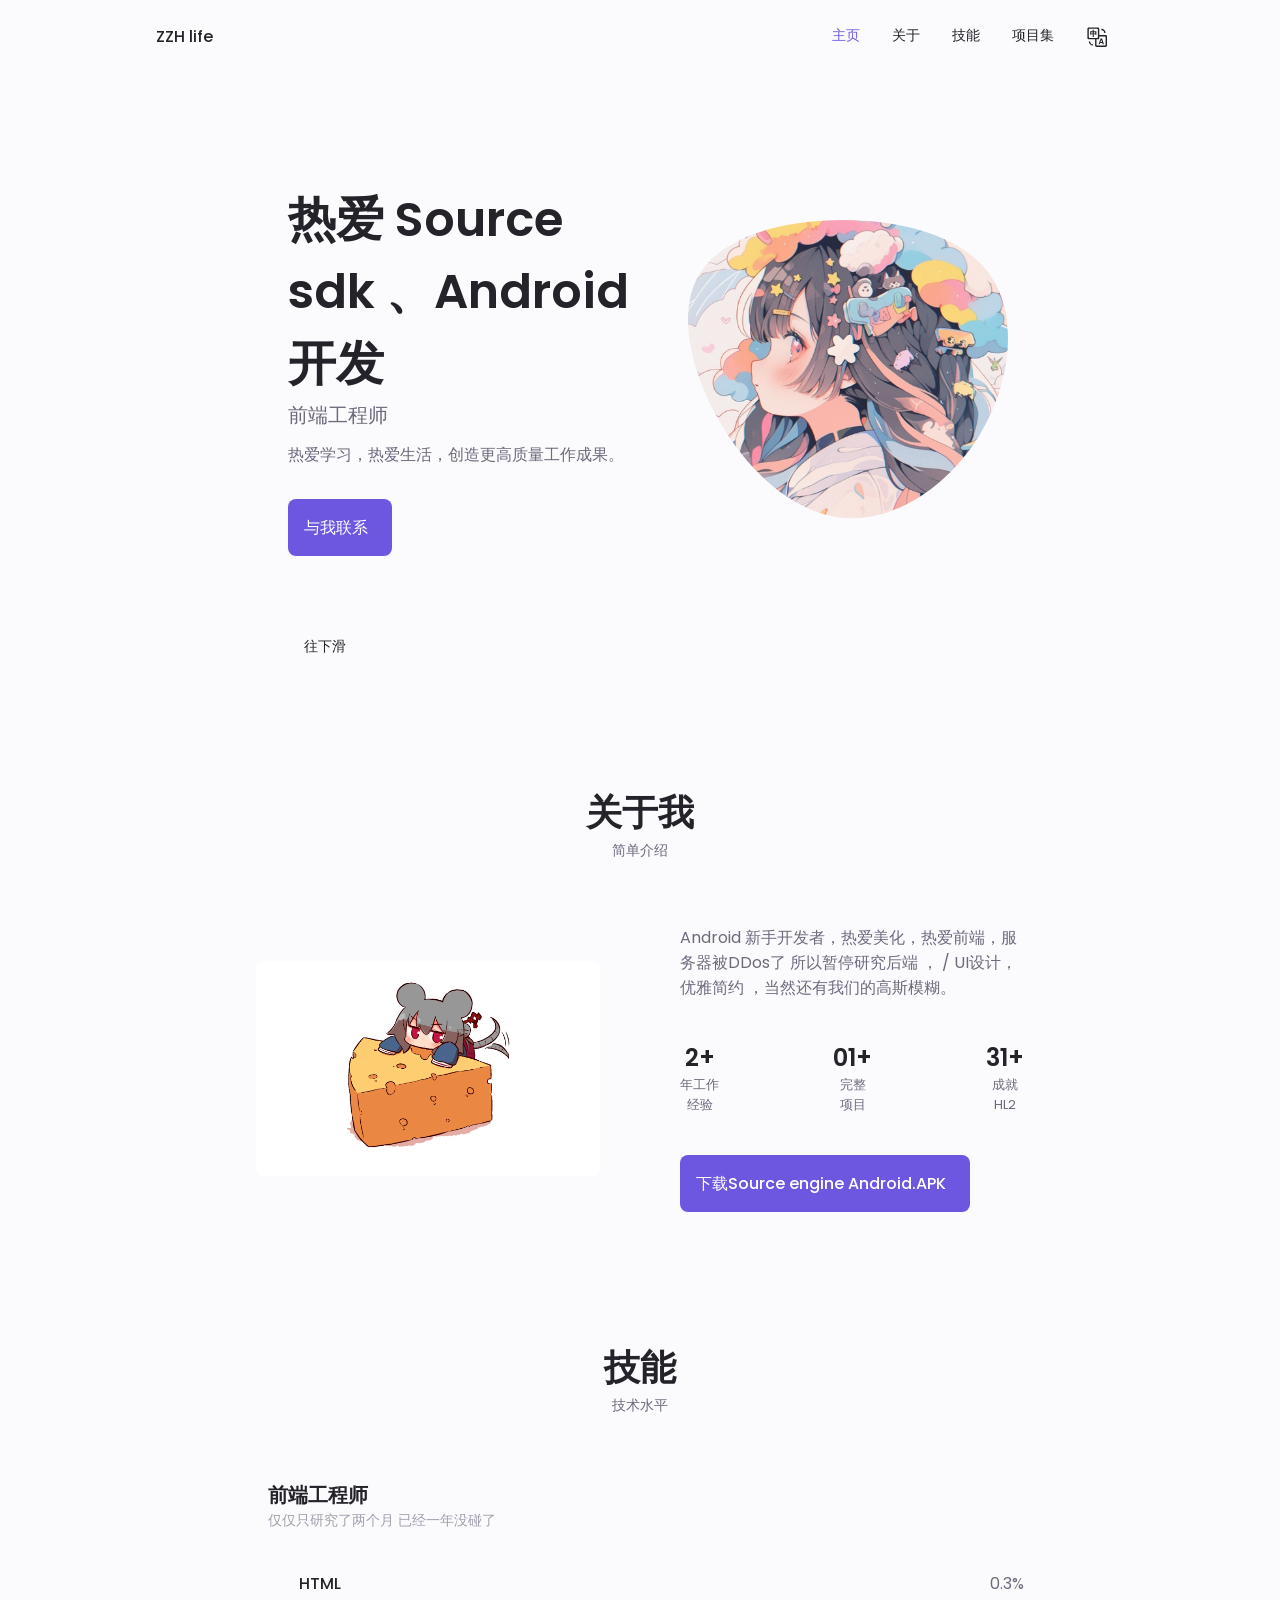
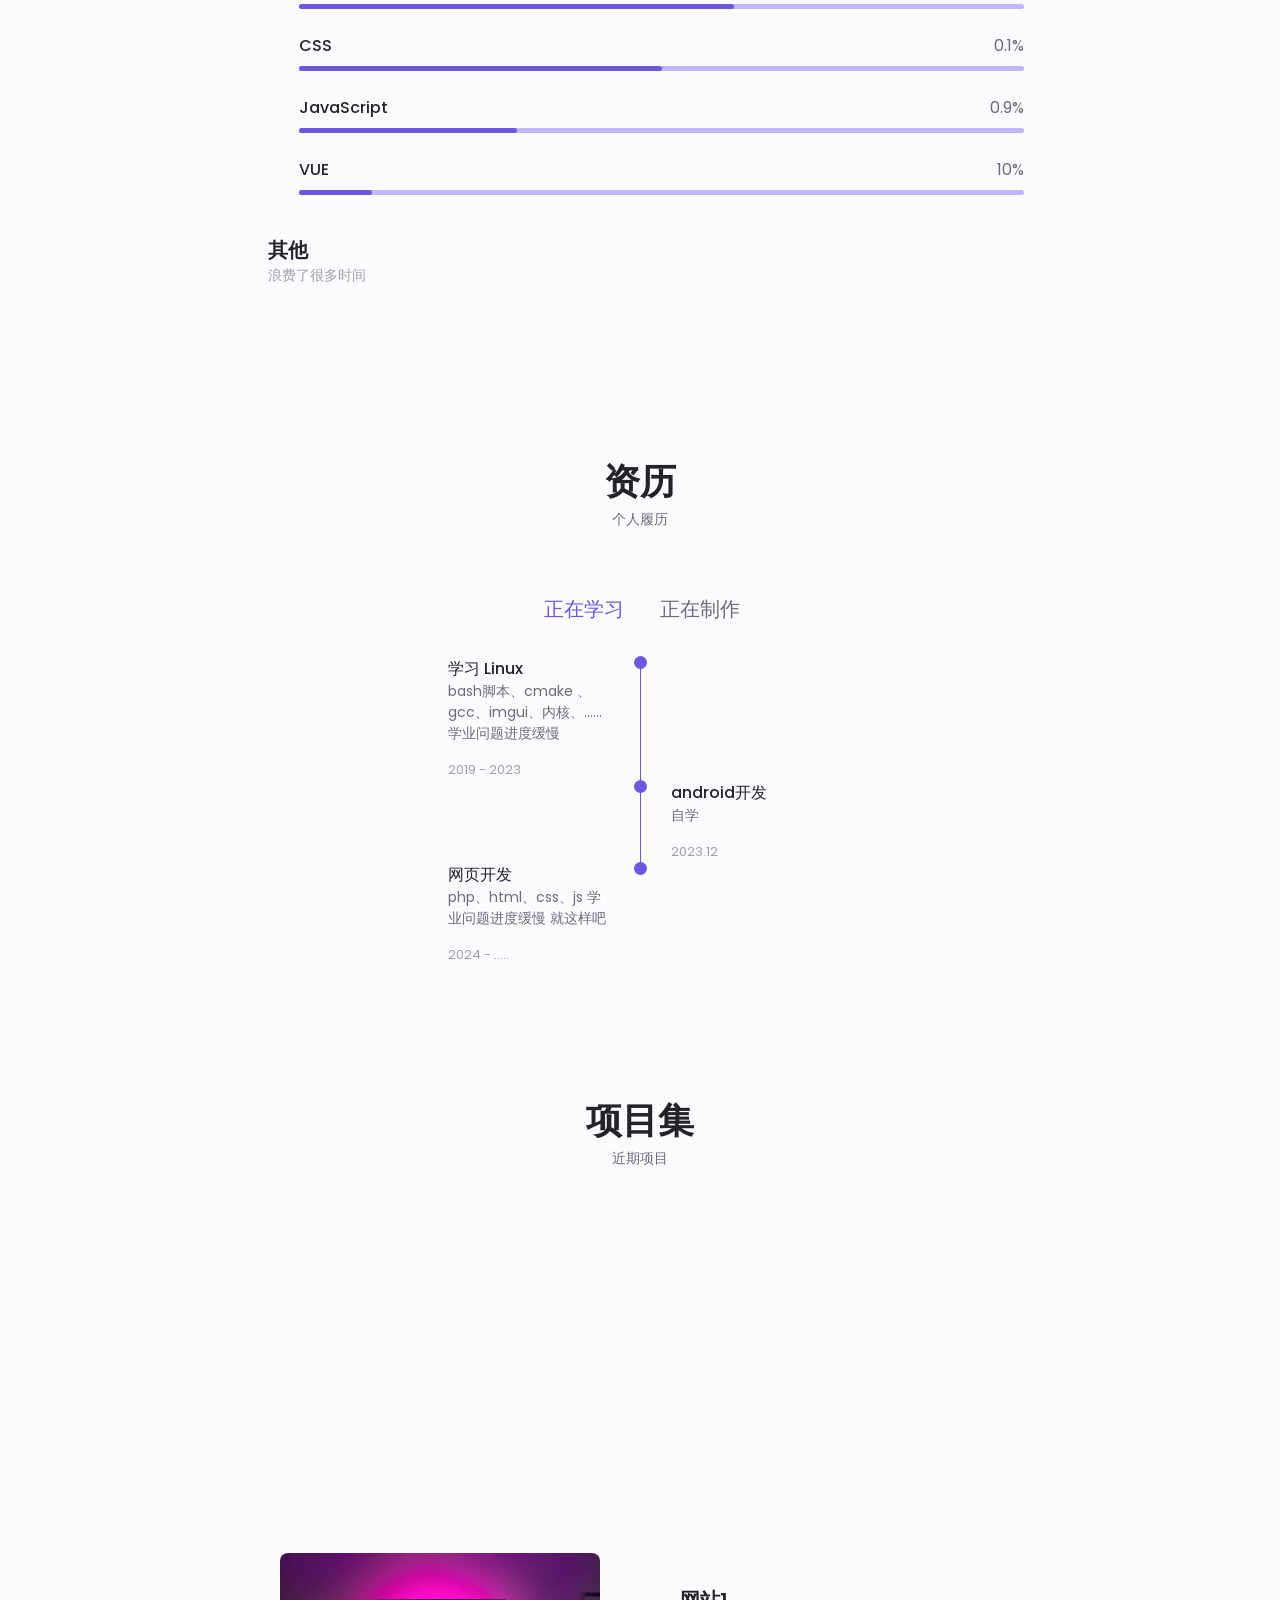
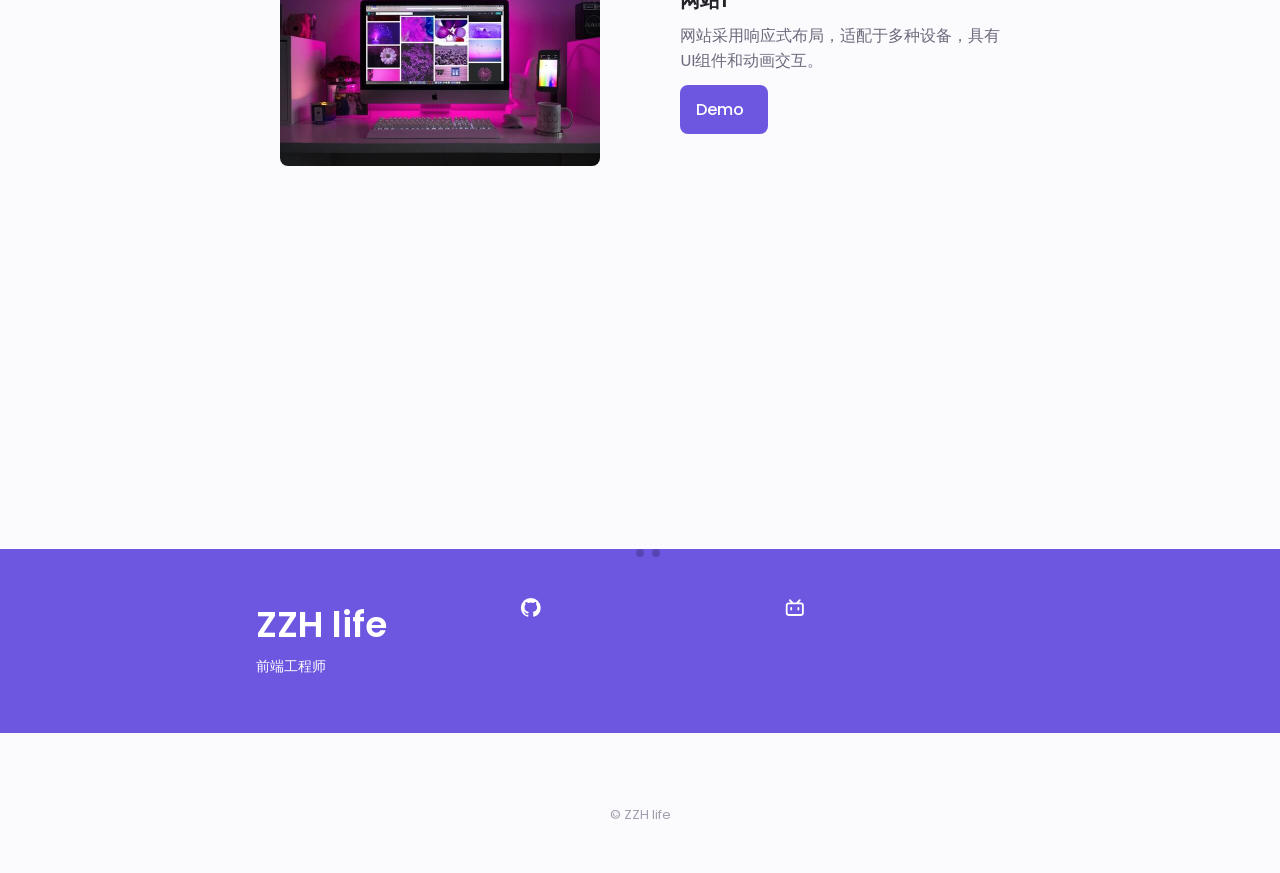
==== commit a7dc4d74: "更新index" ====
--- a/index.html
+++ b/index.html
@@ -37,7 +37,7 @@
   <!--==================== HEADER ====================--> 
   <header class="header scroll-header" id="header"> 
    <nav id="v2" class="nav container"> 
-    <a id="v3" href="#" class="nav__logo">ASOUTHERNCAT</a> 
+    <a id="v3" href="#" class="nav__logo">ZZH life</a> 
     <div class="nav__menu" id="nav-menu"> 
      <ul id="v4" class="nav__list grid"> 
       <li id="v5" class="nav__item"> <a id="v6" href="#home" class="nav__link"> <i id="v7" class="uil uil-estate nav__icon"></i> <p id="v8" i18n="home">Home</p> </a> </li> 
@@ -77,16 +77,12 @@
     <div id="v31" class="home__container container grid"> 
      <div id="v32" class="home__content grid"> 
       <div id="v33" class="home__social"> 
-       <a href="https://gitee.com/asoutherncat/" target="_blank" class="home__social-icon"> 
-        <!-- <i id="v34" class="uil uil-linkedin-alt"></i> --> 
-        <svg t="1674798484640" viewbox="0 0 1024 1024" version="1.1" xmlns="http://www.w3.org/2000/svg" p-id="2757"> 
-         <path d="M512 1024C229.222 1024 0 794.778 0 512S229.222 0 512 0s512 229.222 512 512-229.222 512-512 512z m259.149-568.883h-290.74a25.293 25.293 0 0 0-25.292 25.293l-0.026 63.206c0 13.952 11.315 25.293 25.267 25.293h177.024c13.978 0 25.293 11.315 25.293 25.267v12.646a75.853 75.853 0 0 1-75.853 75.853h-240.23a25.293 25.293 0 0 1-25.267-25.293V417.203a75.853 75.853 0 0 1 75.827-75.853h353.946a25.293 25.293 0 0 0 25.267-25.292l0.077-63.207a25.293 25.293 0 0 0-25.268-25.293H417.152a189.62 189.62 0 0 0-189.62 189.645V771.15c0 13.977 11.316 25.293 25.294 25.293h372.94a170.65 170.65 0 0 0 170.65-170.65V480.384a25.293 25.293 0 0 0-25.293-25.267z" fill="hsl(250deg 69% 61%)" p-id="2758"></path> 
-        </svg> </a> 
-       <a href="http://github.com" target="_blank" class="home__social-icon"> <i id="v35" class="uil uil-github-alt"></i> </a> 
+  
+       <a href="https://github.com/2376780283" target="_blank" class="home__social-icon"> <i id="v35" class="uil uil-github-alt"></i> </a> 
        <a href="https://t.bilibili.com/" target="_blank" class="home__social-icon"> 
         <!-- <i id="v36" class="uil uil-dribbble"></i> --> 
         <svg t="1674801734735" viewbox="0 0 1024 1024" version="1.1" xmlns="http://www.w3.org/2000/svg" p-id="4124"> 
-         <path d="M777.514667 131.669333a53.333333 53.333333 0 0 1 0 75.434667L728.746667 255.829333h49.92A160 160 0 0 1 938.666667 415.872v320a160 160 0 0 1-160 160H245.333333A160 160 0 0 1 85.333333 735.872v-320a160 160 0 0 1 160-160h49.749334L246.4 207.146667a53.333333 53.333333 0 1 1 75.392-75.434667l113.152 113.152c3.370667 3.370667 6.186667 7.04 8.448 10.965333h137.088c2.261333-3.925333 5.12-7.68 8.490667-11.008l113.109333-113.152a53.333333 53.333333 0 0 1 75.434667 0z m1.152 231.253334H245.333333a53.333333 53.333333 0 0 0-53.205333 49.365333l-0.128 4.010667v320c0 28.117333 21.76 51.157333 49.365333 53.162666l3.968 0.170667h533.333334a53.333333 53.333333 0 0 0 53.205333-49.365333l0.128-3.968v-320c0-29.44-23.893333-53.333333-53.333333-53.333334z m-426.666667 106.666666c29.44 0 53.333333 23.893333 53.333333 53.333334v53.333333a53.333333 53.333333 0 1 1-106.666666 0v-53.333333c0-29.44 23.893333-53.333333 53.333333-53.333334z m320 0c29.44 0 53.333333 23.893333 53.333333 53.333334v53.333333a53.333333 53.333333 0 1 1-106.666666 0v-53.333333c0-29.44 23.893333-53.333333 53.333333-53.333334z" fill="hsl(250deg 69% 61%)" p-id="4125"></path> 
+         <path d="M777.514667 131.669333a53.333333 53.333333 0 0 1 0 75.434667L728.746667 255.829333h49.92A160 160 0 0 1 938.666667 415.872v320a160 160 0 0 1-160 160H245.333333A160 160 0 0 1 85.333333 735.872v-320a160 160 0 0 1 160-160h49.749334L246.4 207.146667a53.333333 53.333333 0 1 1 75.392-75.434667l113.152 113.152c3.370667 3.370667 6.186667 7.04 8.448 10.965333h137.088c2.261333-3.925333 5.12-7.68 8.490667-11.008l113.109333-113.152a53.333333 53.333333 0 0 1 75.434667 0z m1.152 231.253334H245.333333a53.333333 53.333333 0 0 0-53.205333 49.365333l-0.128 4.010667v320c0 28.117333 21.76 5.157333 49.365333 53.162666l3.968 0.170667h533.333334a53.333333 53.333333 0 0 0 53.205333-49.365333l0.128-3.968v-320c0-29.44-23.893333-53.333333-53.333333-53.333334z m-426.666667 106.666666c29.44 0 53.333333 23.893333 53.333333 53.333334v53.333333a53.333333 53.333333 0 1 1-106.666666 0v-53.333333c0-29.44 23.893333-53.333333 53.333333-53.333334z m320 0c29.44 0 53.333333 23.893333 53.333333 53.333334v53.333333a53.333333 53.333333 0 1 1-106.666666 0v-53.333333c0-29.44 23.893333-53.333333 53.333333-53.333334z" fill="hsl(250deg 69% 61%)" p-id="4125"></path> 
         </svg> </a> 
       </div> 
       <div id="v37" class="home__img"> 
@@ -107,7 +103,7 @@
        </svg> 
       </div> 
       <div id="v39" class="home__data"> 
-       <h1 id="v40" class="home__title" i18n="home__title"> Hi, I'm ASOUTHERNCAT </h1> 
+       <h1 id="v40" class="home__title" i18n="home__title"> Hi, I'm ZZH life </h1> 
        <h3 id="v41" class="home__subtitle" i18n="home__subtitle"> Frontend developer </h3> 
        <p id="v42" class="home__description" i18n="home__description"> High level experience in web design and development knowledge, producing quality work. </p> 
        <a id="v43" href="#contact" class="button button-flex"> <span id="v44" i18n="home__contact">Contact Me</span> <i id="v45" class="uil uil-message button__icon"></i> </a> 
@@ -329,7 +325,7 @@
        <div id="v177" class="portfolio_"> 
         <h3 id="v178" class="portfolio__title" i18n="portfolio3__title"> Modern Website </h3> 
         <p class="portfolio__description" i18n="portfolio3__description"> Website adaptable to all devices, with ui components and animated interactions. </p> 
-        <a href="https://gitee.com/asoutherncat/" target="_blank" class="button button--flex button--small portfolio__button"> Demo <i id="v179" class="uil uil-arrow-right button__icon"></i> </a> 
+        <a href="https://github.com/2376780283" target="_blank" class="button button--flex button--small portfolio__button"> Demo <i id="v179" class="uil uil-arrow-right button__icon"></i> </a> 
        </div> 
       </div> 
       <!--==================== PORTFOLIO 1 ====================--> 
@@ -338,7 +334,7 @@
        <div id="v169" class="portfolio_"> 
         <h3 id="v170" class="portfolio__title" i18n="portfolio1__title"> Modern Website </h3> 
         <p class="portfolio__description" i18n="portfolio1__description"> Website adaptable to all devices, with ui components and animated interactions. </p> 
-        <a href="https://gitee.com/asoutherncat/" target="_blank" class="button button--flex button--small portfolio__button"> Demo <i id="v171" class="uil uil-arrow-right button__icon"></i> </a> 
+        <a href="https://github.com/2376780283" target="_blank" class="button button--flex button--small portfolio__button"> Demo <i id="v171" class="uil uil-arrow-right button__icon"></i> </a> 
        </div> 
       </div> 
       <!--==================== PORTFOLIO 2 ====================--> 
@@ -347,7 +343,7 @@
        <div id="v173" class="portfolio_"> 
         <h3 id="v174" class="portfolio__title" i18n="portfolio2__title"> Modern Website </h3> 
         <p class="portfolio__description" i18n="portfolio2__description"> Website adaptable to all devices, with ui components and animated interactions. </p> 
-        <a href="https://gitee.com/asoutherncat/" target="_blank" class="button button--flex button--small portfolio__button"> Demo <i id="v175" class="uil uil-arrow-right button__icon"></i> </a> 
+        <a href="https://github.com/2376780283" target="_blank" class="button button--flex button--small portfolio__button"> Demo <i id="v175" class="uil uil-arrow-right button__icon"></i> </a> 
        </div> 
       </div> 
       <!--==================== PORTFOLIO 3 ====================--> 
@@ -356,7 +352,7 @@
        <div id="v177" class="portfolio_"> 
         <h3 id="v178" class="portfolio__title" i18n="portfolio3__title"> Modern Website </h3> 
         <p class="portfolio__description" i18n="portfolio3__description"> Website adaptable to all devices, with ui components and animated interactions. </p> 
-        <a href="https://gitee.com/asoutherncat/" target="_blank" class="button button--flex button--small portfolio__button"> Demo <i id="v179" class="uil uil-arrow-right button__icon"></i> </a> 
+        <a href="https://github.com/2376780283" target="_blank" class="button button--flex button--small portfolio__button"> Demo <i id="v179" class="uil uil-arrow-right button__icon"></i> </a> 
        </div> 
       </div> 
       <div id="v168" class="portfolio__content grid swiper-slide swiper-slide-duplicate swiper-slide-duplicate-active" data-swiper-slide-index="0" role="group" aria-label="5 / 5" style="width: 352px;"> 
@@ -364,7 +360,7 @@
        <div id="v169" class="portfolio_"> 
         <h3 id="v170" class="portfolio__title" i18n="portfolio1__title"> Modern Website </h3> 
         <p class="portfolio__description" i18n="portfolio1__description"> Website adaptable to all devices, with ui components and animated interactions. </p> 
-        <a href="https://gitee.com/asoutherncat/" target="_blank" class="button button--flex button--small portfolio__button"> Demo <i id="v171" class="uil uil-arrow-right button__icon"></i> </a> 
+        <a href="https://github.com/2376780283" target="_blank" class="button button--flex button--small portfolio__button"> Demo <i id="v171" class="uil uil-arrow-right button__icon"></i> </a> 
        </div> 
       </div>
      </div> 
@@ -389,14 +385,10 @@
     <div id="v186" class="footer__bg"> 
      <div id="v187" class="footer__container container grid"> 
       <div id="v188"> 
-       <h1 id="v189" class="footer__title">ASouthernCat</h1> 
+       <h1 id="v189" class="footer__title">ZZH life</h1> 
        <span class="footer__subtitle" i18n="home__subtitle">Frontend developer</span> 
       </div> 
-      <div id="v190" class="footer__socials"> 
-       <a id="v191" href="https://gitee.com/asoutherncat/" target="_blank"> 
-        <svg id="v192" class="icon footer__social" aria-hidden="true"> 
-         <use id="v193" xlink:href="#icon-gitee"></use> 
-        </svg> </a> 
+      
        <a id="v194" href="http://github.com" target="_blank"> 
         <svg id="v195" class="icon footer__social" aria-hidden="true"> 
          <use id="v196" xlink:href="#icon-github"></use> 
@@ -407,7 +399,7 @@
         </svg> </a> 
       </div> 
      </div> 
-     <p id="v200" class="footer__copy"> © ASOUTHERNCAT.Copy from <a class="footer__copy" href="https://www.youtube.com/c/Bedimcode" target="_blank">Bedimcode</a> </p> 
+     <p id="v200" class="footer__copy"> © ZZH life <a class="footer__copy" href="" target="_blank"></a> </p> 
     </div> 
    </footer> 
    <!--==================== SCROLL TOP ====================--> 
